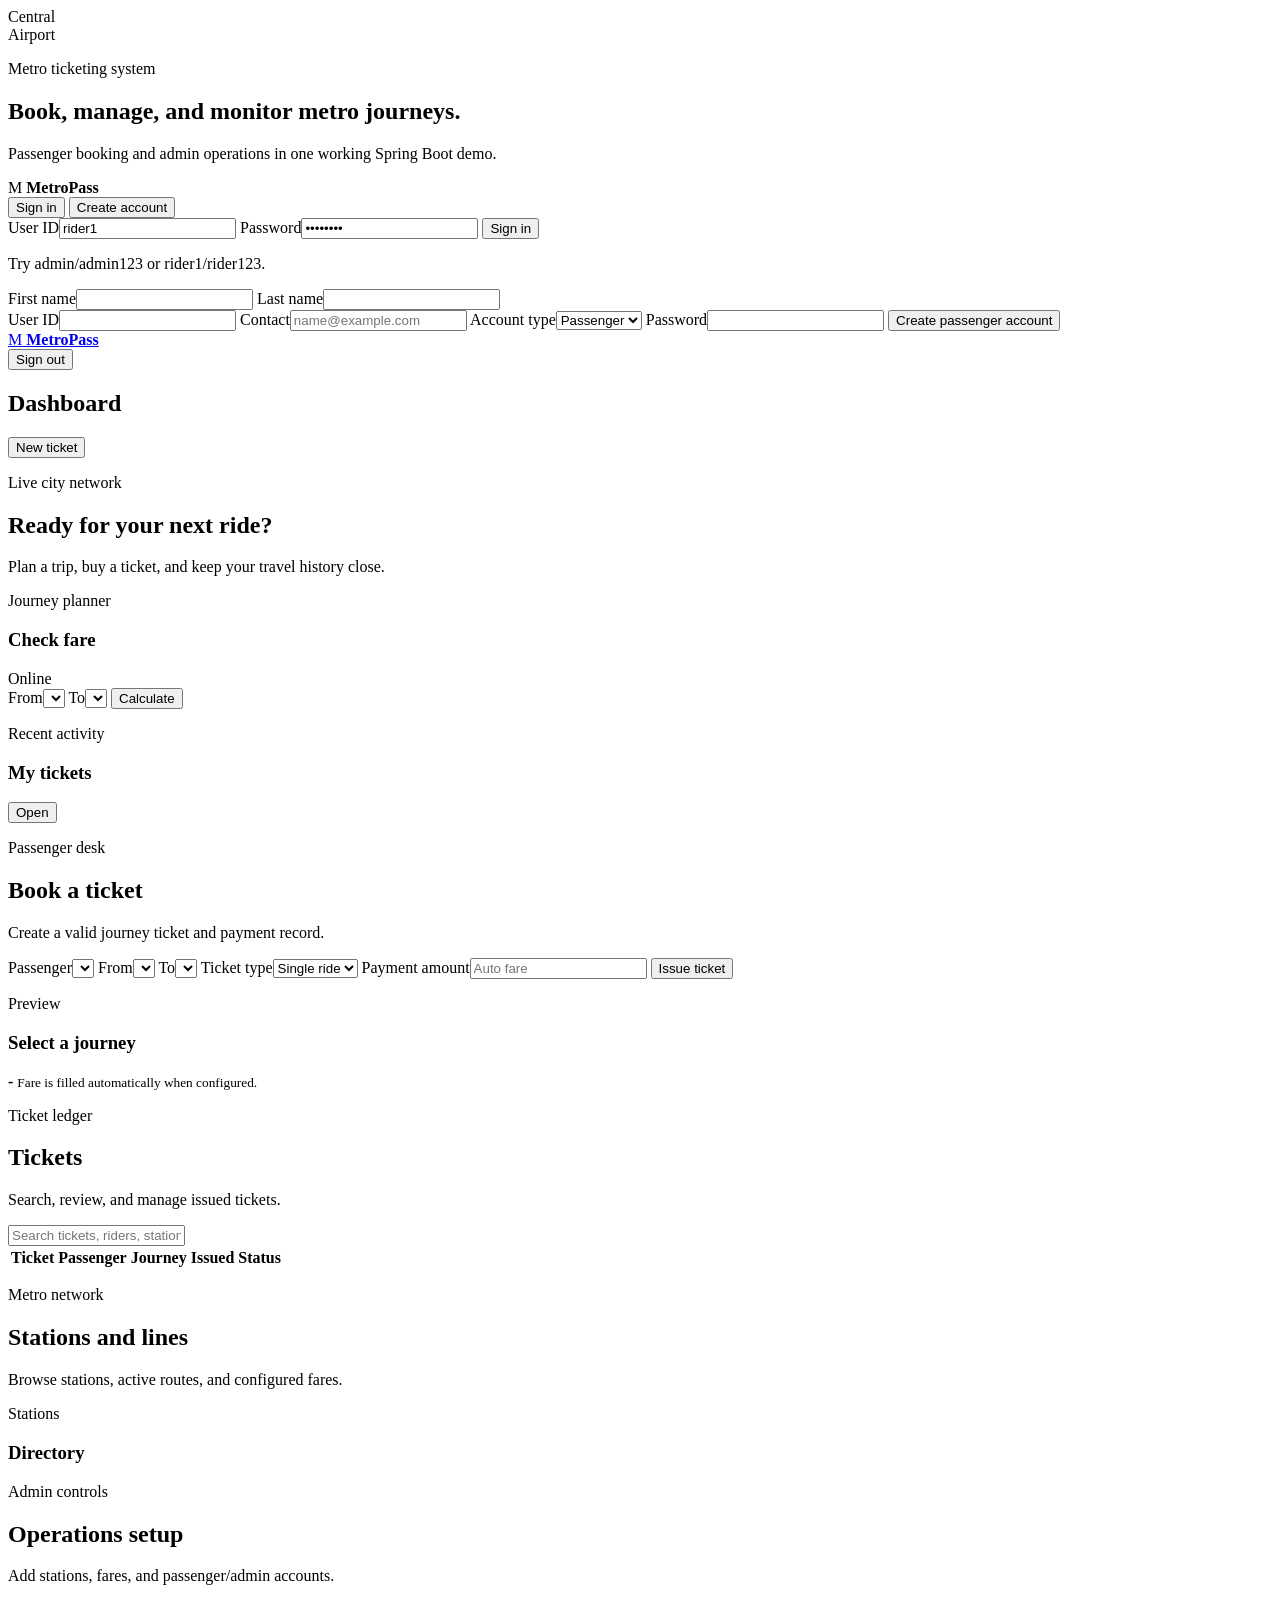
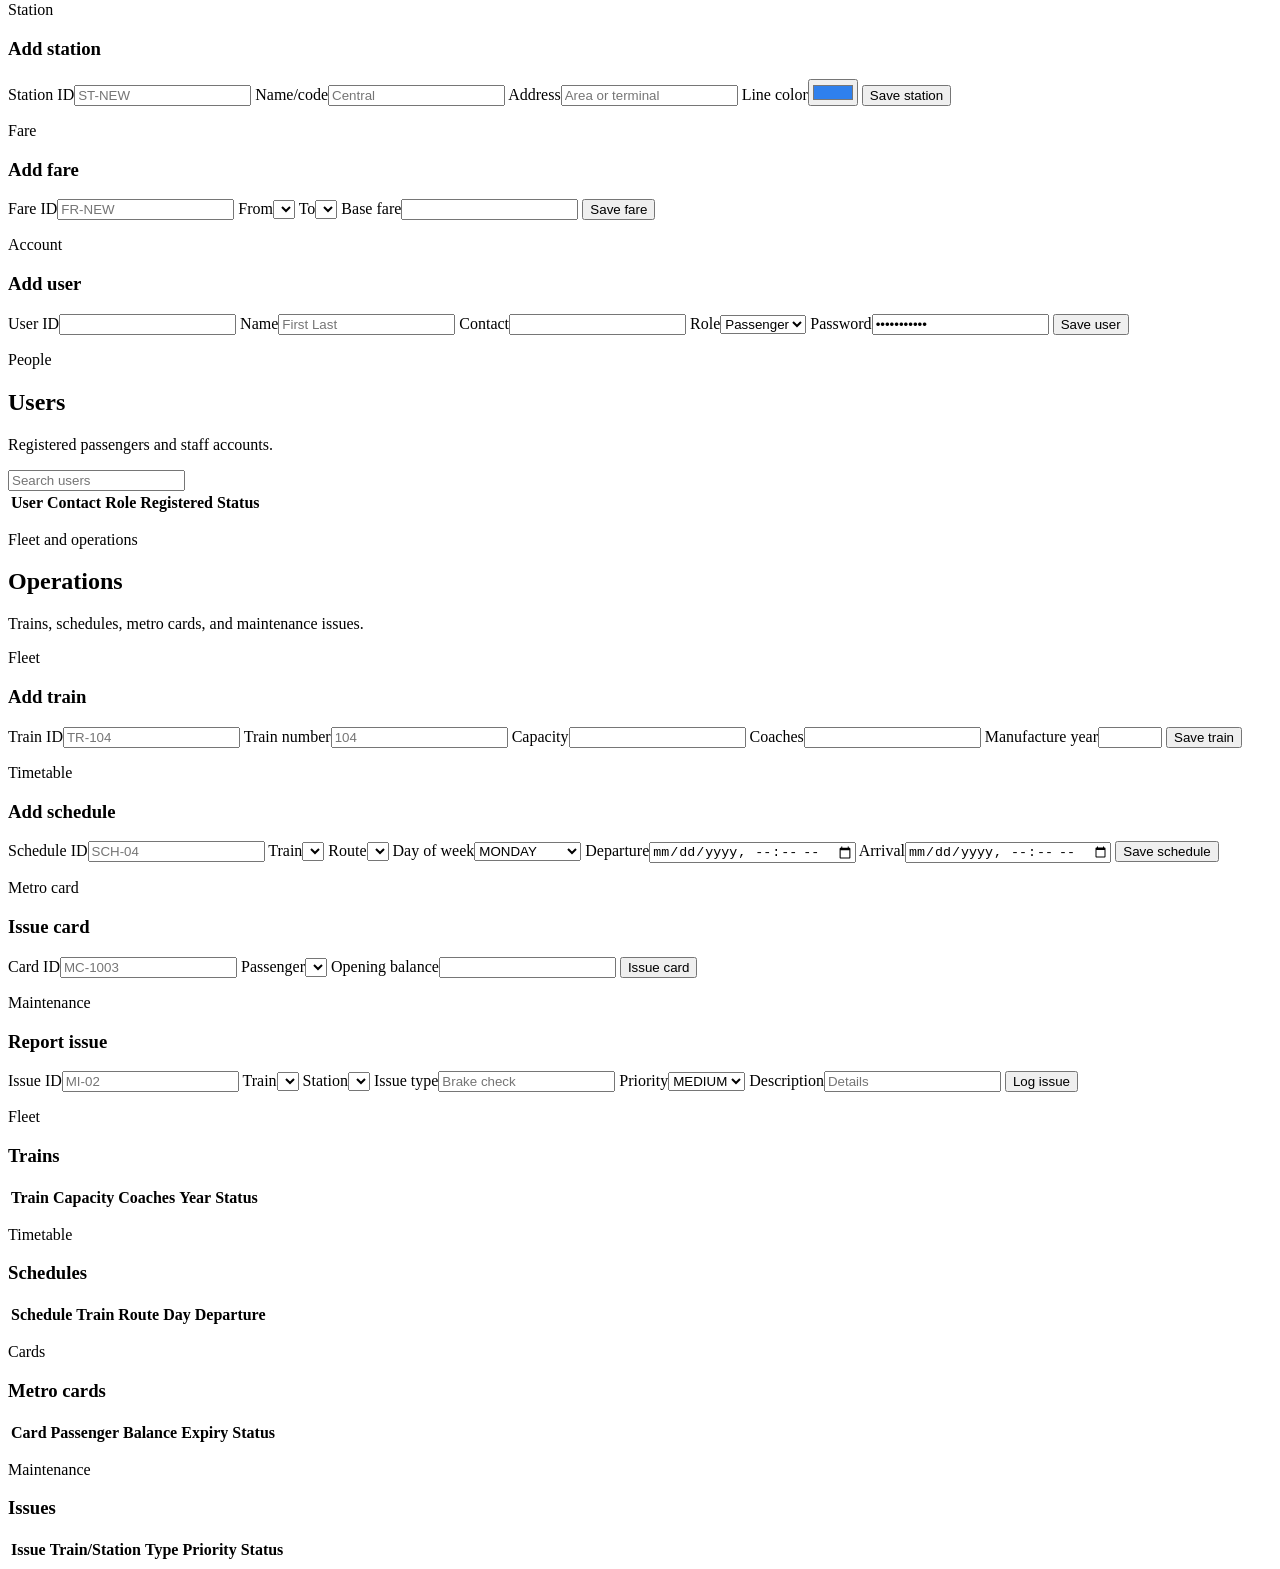
==== target/classes/static/index.html @ 9c19c9e3 "edited something in DataInitializer.java, in the seedTrains()" ====
<!DOCTYPE html>
<html lang="en">
<head>
  <meta charset="UTF-8">
  <meta name="viewport" content="width=device-width, initial-scale=1.0">
  <title>MetroPass | Ticketing System</title>
  <link rel="preconnect" href="https://fonts.googleapis.com">
  <link rel="preconnect" href="https://fonts.gstatic.com" crossorigin>
  <link href="https://fonts.googleapis.com/css2?family=Inter:wght@400;500;600;700;800&family=JetBrains+Mono:wght@500&display=swap" rel="stylesheet">
  <link rel="stylesheet" href="/styles.css">
</head>
<body>
  <main id="auth-screen" class="auth-screen">
    <section class="auth-visual">
      <div class="rail-scene" aria-hidden="true">
        <div class="city-grid"></div>
        <div class="rail-line rail-blue"></div>
        <div class="rail-line rail-green"></div>
        <div class="metro-train">
          <span></span><span></span><span></span>
        </div>
        <div class="platform-card one">Central</div>
        <div class="platform-card two">Airport</div>
      </div>
      <div class="auth-copy">
        <p class="kicker">Metro ticketing system</p>
        <h1>Book, manage, and monitor metro journeys.</h1>
        <p>Passenger booking and admin operations in one working Spring Boot demo.</p>
      </div>
    </section>

    <section class="auth-panel">
      <div class="brand-row">
        <span class="brand-mark">M</span>
        <strong>MetroPass</strong>
      </div>
      <div class="auth-tabs" role="tablist">
        <button class="auth-tab active" type="button" data-auth-tab="signin">Sign in</button>
        <button class="auth-tab" type="button" data-auth-tab="signup">Create account</button>
      </div>

      <form id="signin-form" class="auth-form active-auth-form">
        <label>User ID<input id="signin-user" autocomplete="username" value="rider1" required></label>
        <label>Password<input id="signin-password" type="password" autocomplete="current-password" value="rider123" required></label>
        <button class="primary-action" type="submit">Sign in</button>
        <p class="demo-hint">Try admin/admin123 or rider1/rider123.</p>
      </form>

      <form id="signup-form" class="auth-form">
        <div class="two-fields">
          <label>First name<input id="signup-first" required></label>
          <label>Last name<input id="signup-last" required></label>
        </div>
        <label>User ID<input id="signup-user" autocomplete="username" required></label>
        <label>Contact<input id="signup-contact" type="email" placeholder="name@example.com"></label>
        <label>Account type<select id="signup-role"><option value="USER">Passenger</option><option value="ADMIN">Admin</option></select></label>
        <label>Password<input id="signup-password" type="password" autocomplete="new-password" required></label>
        <button id="signup-submit" class="primary-action" type="submit">Create passenger account</button>
      </form>
    </section>
  </main>

  <div id="app-shell" class="app-shell hidden">
    <aside class="sidebar">
      <a class="brand-row" href="#dashboard" aria-label="MetroPass home">
        <span class="brand-mark">M</span>
        <strong>MetroPass</strong>
      </a>
      <nav id="nav-list" class="nav-list" aria-label="Workspace navigation"></nav>
      <section class="account-box">
        <span id="account-role" class="pill"></span>
        <strong id="account-name"></strong>
        <small id="account-id"></small>
        <button id="signout-button" class="ghost-action" type="button">Sign out</button>
      </section>
    </aside>

    <main class="workspace">
      <header class="topbar">
        <div>
          <p id="today-label" class="kicker"></p>
          <h2 id="view-title">Dashboard</h2>
        </div>
        <button id="quick-book-button" class="primary-action compact" type="button">New ticket</button>
      </header>

      <div id="toast" class="toast" role="status"></div>

      <section id="view-dashboard" class="view active-view">
        <div class="hero-band">
          <div>
            <p class="kicker">Live city network</p>
            <h1 id="hero-title">Ready for your next ride?</h1>
            <p id="hero-copy">Plan a trip, buy a ticket, and keep your travel history close.</p>
          </div>
          <div class="mini-map" aria-hidden="true">
            <span class="node n1"></span><span class="node n2"></span><span class="node n3"></span><span class="node n4"></span>
            <div class="map-track a"></div><div class="map-track b"></div>
          </div>
        </div>

        <div id="stats-grid" class="stats-grid"></div>

        <div class="split-grid">
          <section class="panel">
            <div class="panel-heading">
              <div><p class="kicker">Journey planner</p><h3>Check fare</h3></div>
              <span class="status-ok">Online</span>
            </div>
            <form id="fare-form" class="form-grid">
              <label>From<select id="fare-from" required></select></label>
              <label>To<select id="fare-to" required></select></label>
              <button class="dark-action" type="submit">Calculate</button>
            </form>
            <div id="fare-result" class="result-box"></div>
          </section>

          <section class="panel">
            <div class="panel-heading">
              <div><p class="kicker">Recent activity</p><h3 id="activity-title">My tickets</h3></div>
              <button class="text-action" type="button" data-go-view="tickets">Open</button>
            </div>
            <div id="recent-list" class="activity-list"></div>
          </section>
        </div>
      </section>

      <section id="view-book" class="view">
        <div class="page-heading">
          <div><p class="kicker">Passenger desk</p><h2>Book a ticket</h2><p>Create a valid journey ticket and payment record.</p></div>
        </div>
        <section class="panel booking-panel">
          <form id="booking-form" class="booking-grid">
            <label id="booking-passenger-wrap">Passenger<select id="booking-passenger"></select></label>
            <label>From<select id="booking-from" required></select></label>
            <label>To<select id="booking-to" required></select></label>
            <label>Ticket type<select id="booking-type"><option value="SINGLE">Single ride</option><option value="DAY_PASS">Day pass</option><option value="RETURN">Return</option></select></label>
            <label>Payment amount<input id="booking-amount" type="number" min="0" step="0.01" placeholder="Auto fare" required></label>
            <button class="primary-action" type="submit">Issue ticket</button>
          </form>
          <div class="ticket-preview">
            <p class="kicker">Preview</p>
            <h3 id="preview-route">Select a journey</h3>
            <strong id="preview-fare">-</strong>
            <small id="preview-note">Fare is filled automatically when configured.</small>
          </div>
        </section>
      </section>

      <section id="view-tickets" class="view">
        <div class="page-heading">
          <div><p class="kicker">Ticket ledger</p><h2 id="tickets-heading">Tickets</h2><p id="tickets-copy">Search, review, and manage issued tickets.</p></div>
        </div>
        <section class="panel table-panel">
          <div class="table-toolbar">
            <input id="ticket-search" class="search-input" placeholder="Search tickets, riders, stations">
            <span id="ticket-count" class="count-label"></span>
          </div>
          <div class="table-wrap">
            <table>
              <thead><tr><th>Ticket</th><th>Passenger</th><th>Journey</th><th>Issued</th><th>Status</th><th class="admin-only"></th></tr></thead>
              <tbody id="tickets-table"></tbody>
            </table>
          </div>
        </section>
      </section>

      <section id="view-network" class="view">
        <div class="page-heading">
          <div><p class="kicker">Metro network</p><h2>Stations and lines</h2><p>Browse stations, active routes, and configured fares.</p></div>
        </div>
        <div class="network-grid">
          <section class="panel map-panel"><div id="network-map" class="network-map"></div></section>
          <section class="panel"><div class="panel-heading"><div><p class="kicker">Stations</p><h3>Directory</h3></div><span id="station-count" class="count-label"></span></div><div id="station-list" class="stack-list"></div></section>
        </div>
      </section>

      <section id="view-admin" class="view">
        <div class="page-heading">
          <div><p class="kicker">Admin controls</p><h2>Operations setup</h2><p>Add stations, fares, and passenger/admin accounts.</p></div>
        </div>
        <div class="admin-grid">
          <section class="panel">
            <div class="panel-heading"><div><p class="kicker">Station</p><h3>Add station</h3></div></div>
            <form id="station-form" class="form-grid">
              <label>Station ID<input id="station-id" placeholder="ST-NEW" required></label>
              <label>Name/code<input id="station-code" placeholder="Central" required></label>
              <label>Address<input id="station-address" placeholder="Area or terminal"></label>
              <label>Line color<input id="station-color" type="color" value="#2f80ed"></label>
              <button class="dark-action" type="submit">Save station</button>
            </form>
          </section>
          <section class="panel">
            <div class="panel-heading"><div><p class="kicker">Fare</p><h3>Add fare</h3></div></div>
            <form id="fare-admin-form" class="form-grid">
              <label>Fare ID<input id="fare-id" placeholder="FR-NEW" required></label>
              <label>From<select id="admin-fare-from" required></select></label>
              <label>To<select id="admin-fare-to" required></select></label>
              <label>Base fare<input id="admin-fare-amount" type="number" min="0" step="0.01" required></label>
              <button class="dark-action" type="submit">Save fare</button>
            </form>
          </section>
          <section class="panel">
            <div class="panel-heading"><div><p class="kicker">Account</p><h3>Add user</h3></div></div>
            <form id="admin-user-form" class="form-grid">
              <label>User ID<input id="admin-user-id" required></label>
              <label>Name<input id="admin-user-name" placeholder="First Last" required></label>
              <label>Contact<input id="admin-user-contact"></label>
              <label>Role<select id="admin-user-role"><option value="USER">Passenger</option><option value="ADMIN">Admin</option></select></label>
              <label>Password<input id="admin-user-password" type="password" value="password123" required></label>
              <button class="dark-action" type="submit">Save user</button>
            </form>
          </section>
        </div>
      </section>

      <section id="view-users" class="view">
        <div class="page-heading">
          <div><p class="kicker">People</p><h2>Users</h2><p>Registered passengers and staff accounts.</p></div>
        </div>
        <section class="panel table-panel">
          <div class="table-toolbar">
            <input id="user-search" class="search-input" placeholder="Search users">
            <span id="user-count" class="count-label"></span>
          </div>
          <div class="table-wrap">
            <table>
              <thead><tr><th>User</th><th>Contact</th><th>Role</th><th>Registered</th><th>Status</th></tr></thead>
              <tbody id="users-table"></tbody>
            </table>
          </div>
        </section>
      </section>

      <section id="view-operations" class="view">
        <div class="page-heading">
          <div><p class="kicker">Fleet and operations</p><h2>Operations</h2><p>Trains, schedules, metro cards, and maintenance issues.</p></div>
        </div>

        <div class="admin-grid">
          <section class="panel">
            <div class="panel-heading"><div><p class="kicker">Fleet</p><h3>Add train</h3></div></div>
            <form id="train-form" class="form-grid">
              <label>Train ID<input id="train-id" placeholder="TR-104" required></label>
              <label>Train number<input id="train-number" placeholder="104" required></label>
              <label>Capacity<input id="train-capacity" type="number" min="0" required></label>
              <label>Coaches<input id="train-coaches" type="number" min="1" required></label>
              <label>Manufacture year<input id="train-year" type="number" min="1990" max="2100" required></label>
              <button class="dark-action" type="submit">Save train</button>
            </form>
          </section>

          <section class="panel">
            <div class="panel-heading"><div><p class="kicker">Timetable</p><h3>Add schedule</h3></div></div>
            <form id="schedule-form" class="form-grid">
              <label>Schedule ID<input id="schedule-id" placeholder="SCH-04" required></label>
              <label>Train<select id="schedule-train" required></select></label>
              <label>Route<select id="schedule-route" required></select></label>
              <label>Day of week<select id="schedule-day">
                <option>MONDAY</option><option>TUESDAY</option><option>WEDNESDAY</option>
                <option>THURSDAY</option><option>FRIDAY</option><option>SATURDAY</option><option>SUNDAY</option>
              </select></label>
              <label>Departure<input id="schedule-departure" type="datetime-local" required></label>
              <label>Arrival<input id="schedule-arrival" type="datetime-local" required></label>
              <button class="dark-action" type="submit">Save schedule</button>
            </form>
          </section>

          <section class="panel">
            <div class="panel-heading"><div><p class="kicker">Metro card</p><h3>Issue card</h3></div></div>
            <form id="metrocard-form" class="form-grid">
              <label>Card ID<input id="metrocard-id" placeholder="MC-1003" required></label>
              <label>Passenger<select id="metrocard-passenger" required></select></label>
              <label>Opening balance<input id="metrocard-balance" type="number" min="0" step="0.01" required></label>
              <button class="dark-action" type="submit">Issue card</button>
            </form>
          </section>

          <section class="panel">
            <div class="panel-heading"><div><p class="kicker">Maintenance</p><h3>Report issue</h3></div></div>
            <form id="maintenance-form" class="form-grid">
              <label>Issue ID<input id="maintenance-id" placeholder="MI-02" required></label>
              <label>Train<select id="maintenance-train"></select></label>
              <label>Station<select id="maintenance-station"></select></label>
              <label>Issue type<input id="maintenance-type" placeholder="Brake check" required></label>
              <label>Priority<select id="maintenance-priority"><option>LOW</option><option selected>MEDIUM</option><option>HIGH</option></select></label>
              <label>Description<input id="maintenance-description" placeholder="Details"></label>
              <button class="dark-action" type="submit">Log issue</button>
            </form>
          </section>
        </div>

        <div class="split-grid">
          <section class="panel table-panel">
            <div class="panel-heading"><div><p class="kicker">Fleet</p><h3>Trains</h3></div><span id="train-count" class="count-label"></span></div>
            <div class="table-wrap">
              <table>
                <thead><tr><th>Train</th><th>Capacity</th><th>Coaches</th><th>Year</th><th>Status</th></tr></thead>
                <tbody id="trains-table"></tbody>
              </table>
            </div>
          </section>

          <section class="panel table-panel">
            <div class="panel-heading"><div><p class="kicker">Timetable</p><h3>Schedules</h3></div><span id="schedule-count" class="count-label"></span></div>
            <div class="table-wrap">
              <table>
                <thead><tr><th>Schedule</th><th>Train</th><th>Route</th><th>Day</th><th>Departure</th></tr></thead>
                <tbody id="schedules-table"></tbody>
              </table>
            </div>
          </section>
        </div>

        <div class="split-grid">
          <section class="panel table-panel">
            <div class="panel-heading"><div><p class="kicker">Cards</p><h3>Metro cards</h3></div><span id="metrocard-count" class="count-label"></span></div>
            <div class="table-wrap">
              <table>
                <thead><tr><th>Card</th><th>Passenger</th><th>Balance</th><th>Expiry</th><th>Status</th></tr></thead>
                <tbody id="metrocards-table"></tbody>
              </table>
            </div>
          </section>

          <section class="panel table-panel">
            <div class="panel-heading"><div><p class="kicker">Maintenance</p><h3>Issues</h3></div><span id="maintenance-count" class="count-label"></span></div>
            <div class="table-wrap">
              <table>
                <thead><tr><th>Issue</th><th>Train/Station</th><th>Type</th><th>Priority</th><th>Status</th></tr></thead>
                <tbody id="maintenance-table"></tbody>
              </table>
            </div>
          </section>
        </div>
      </section>
    </main>
  </div>

  <script src="/app.js"></script>
</body>
</html>
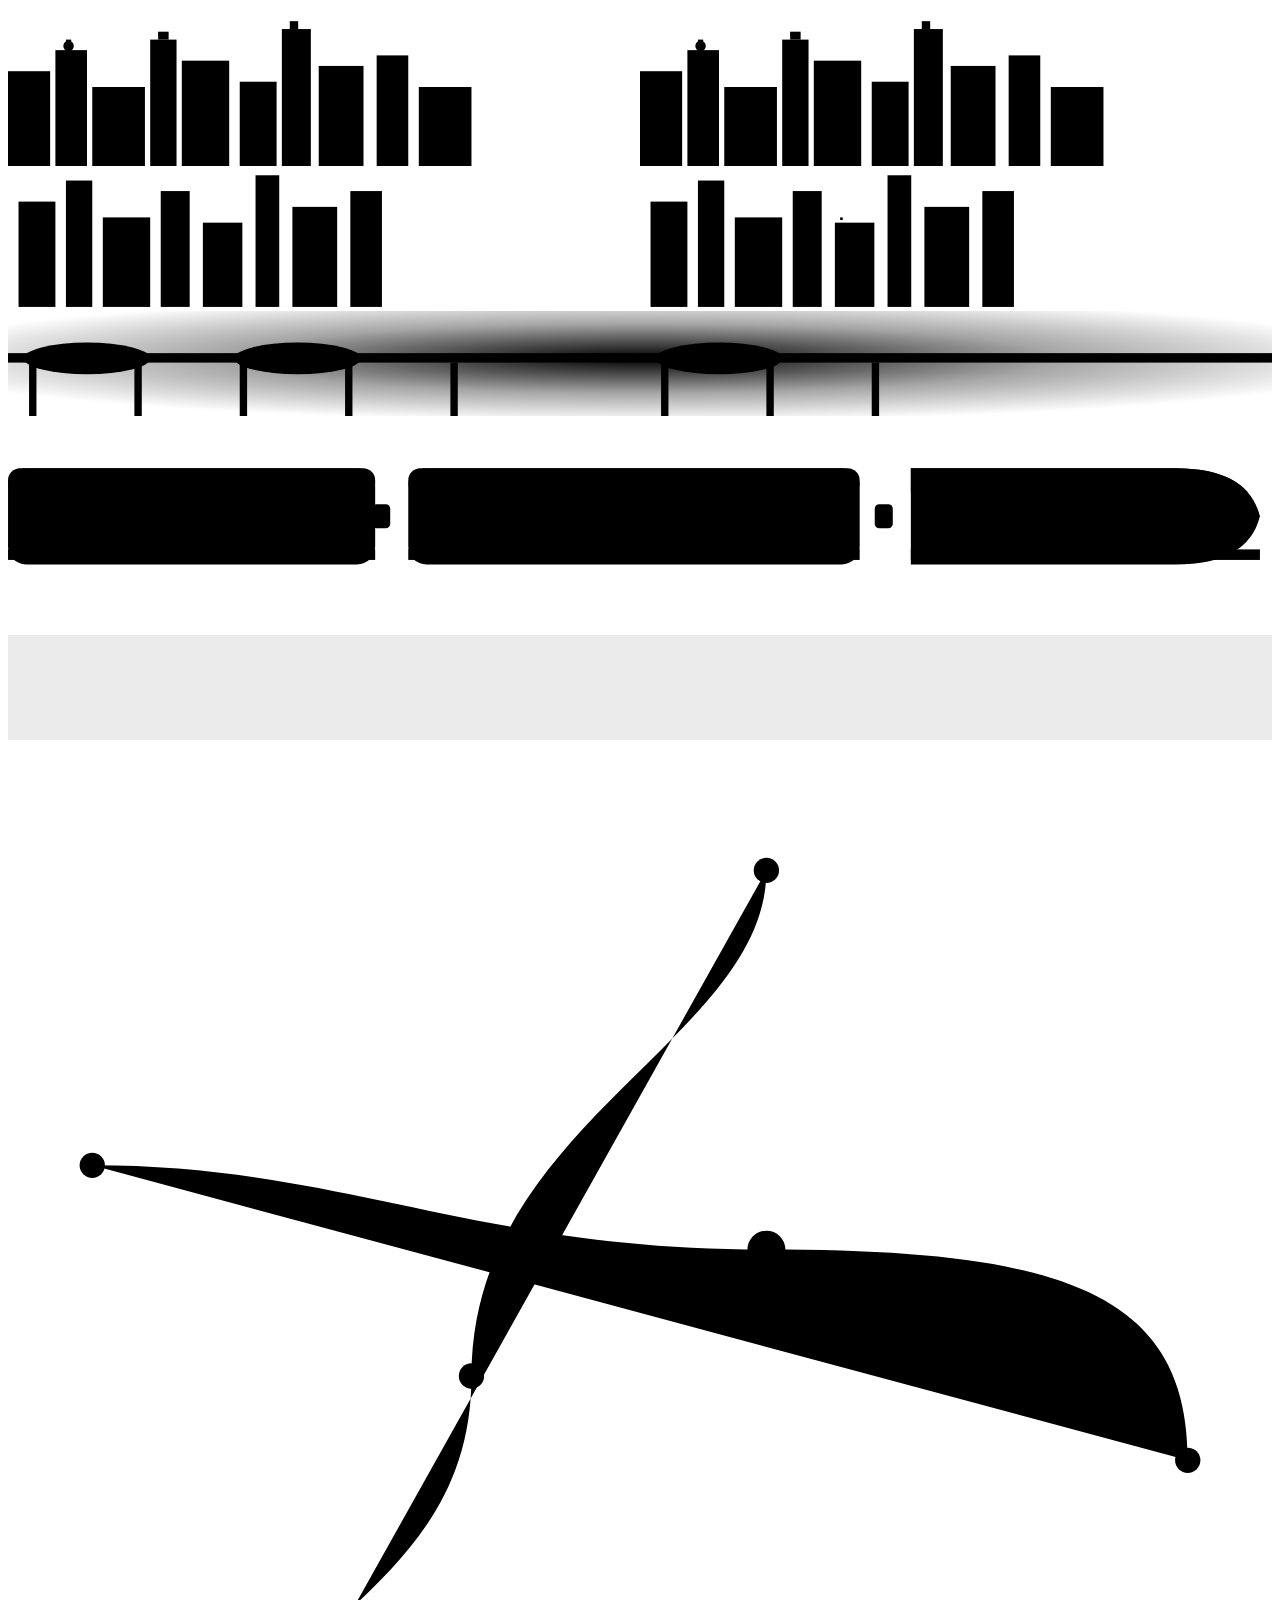
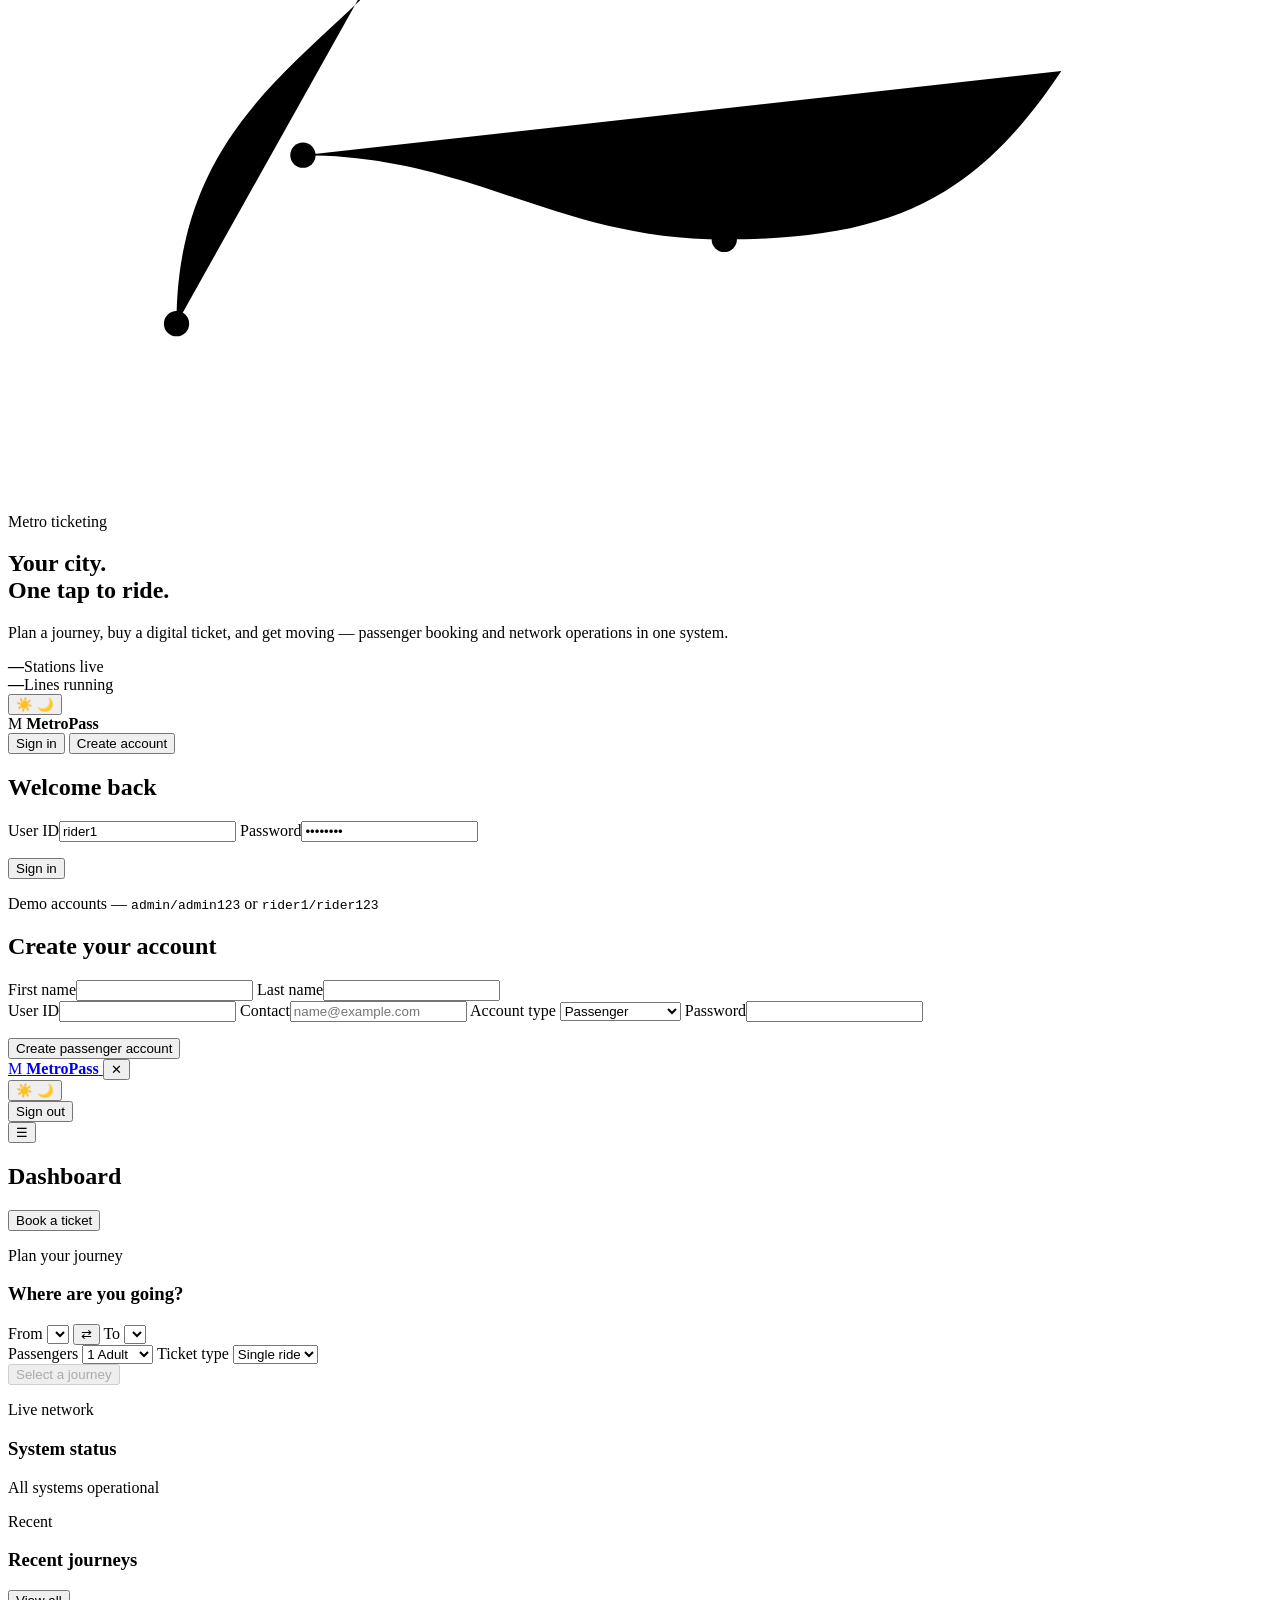
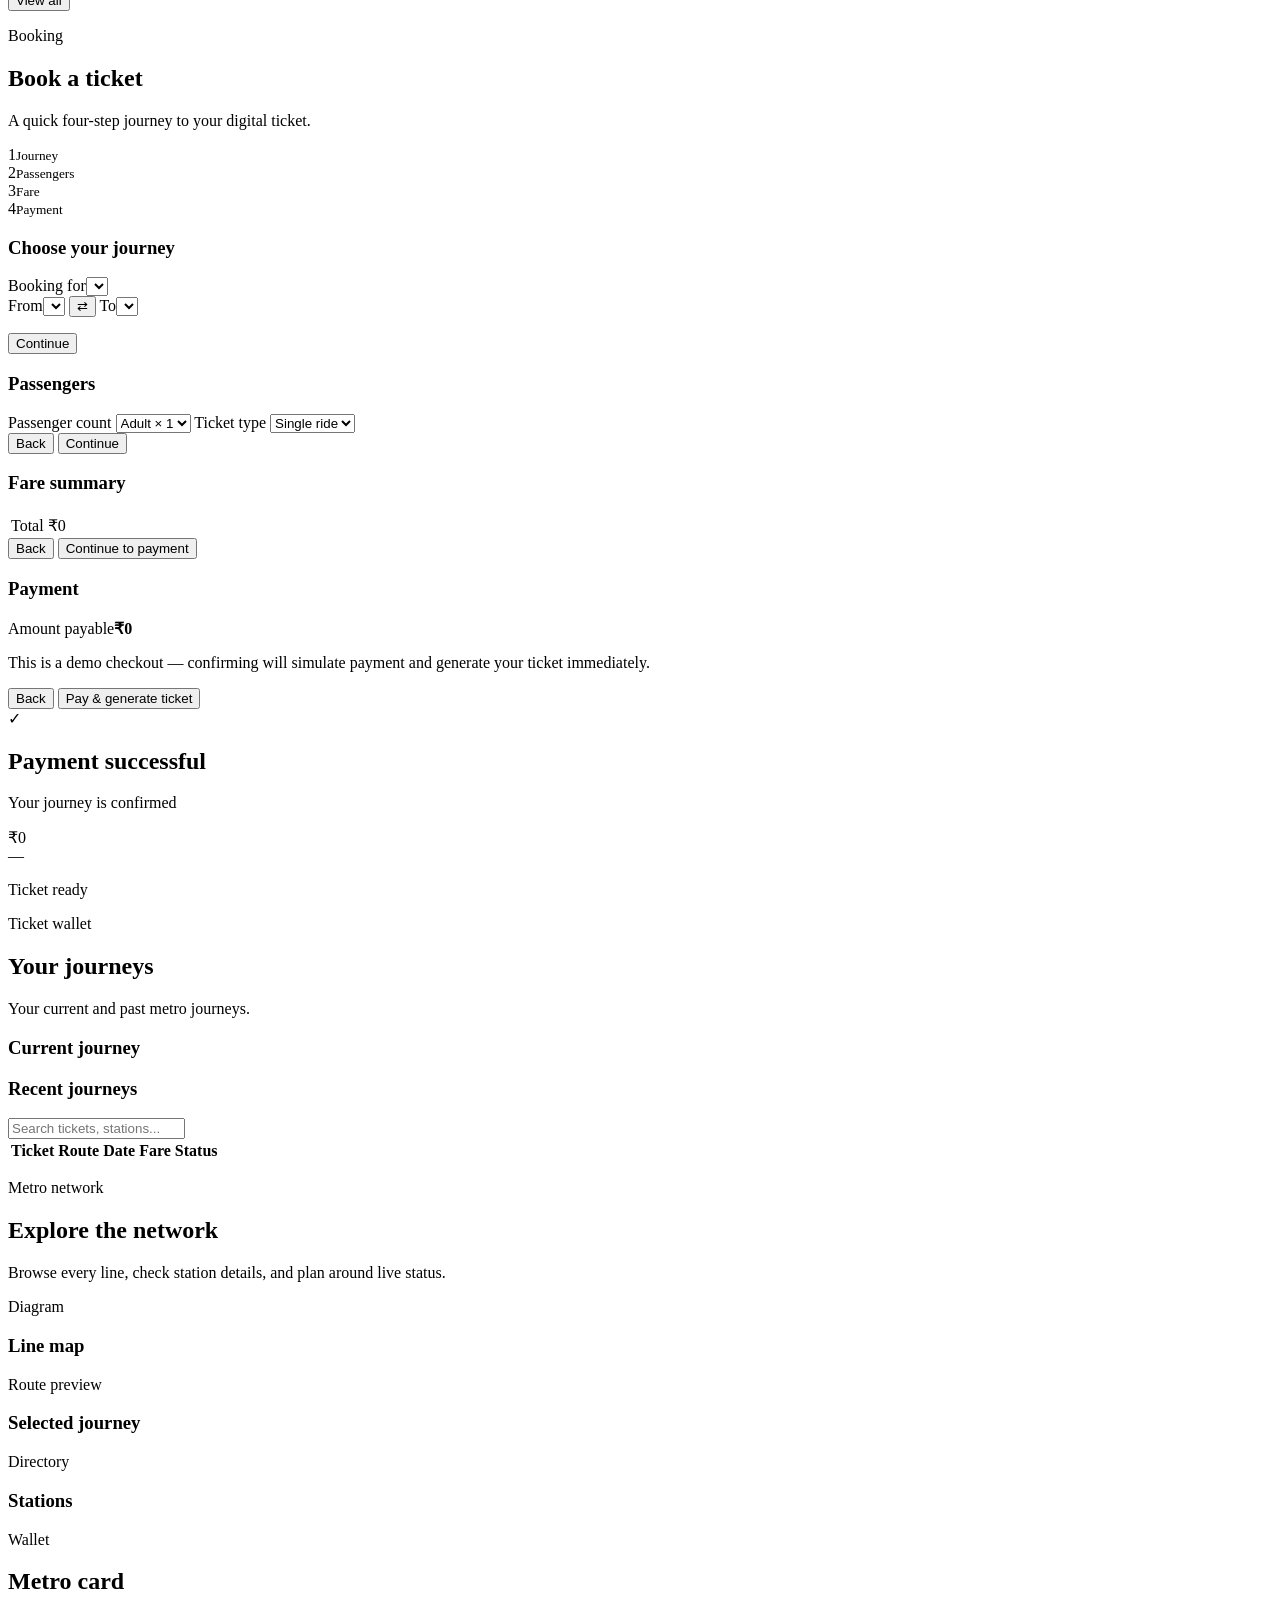
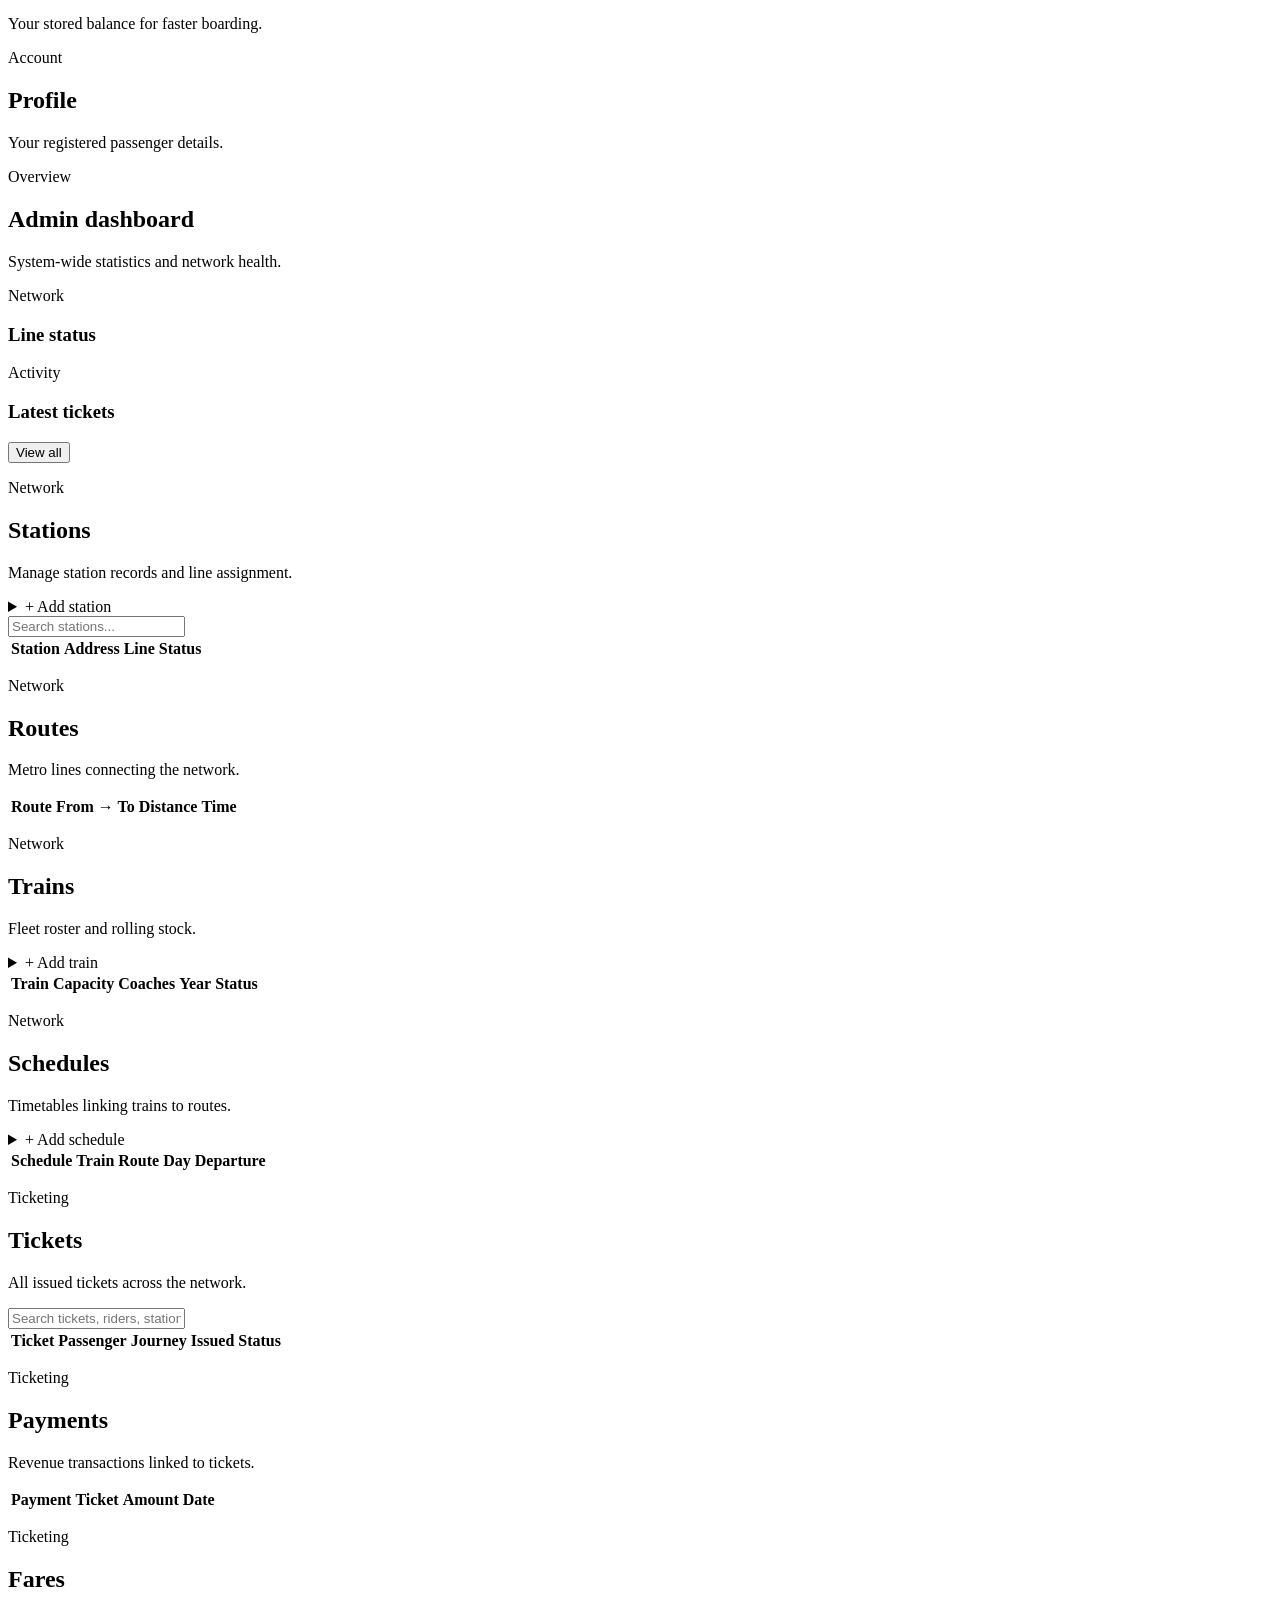
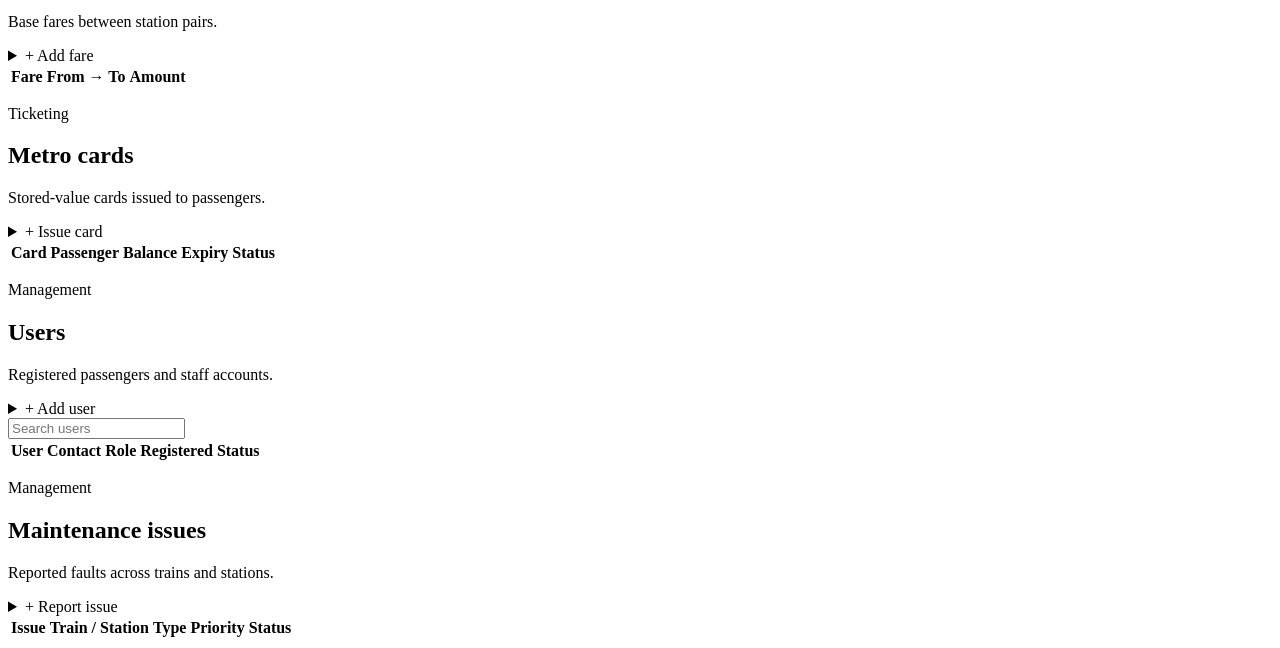
==== commit 294f6da2: "did some changes" ====
--- a/target/classes/static/index.html
+++ b/target/classes/static/index.html
@@ -3,243 +3,631 @@
 <head>
   <meta charset="UTF-8">
   <meta name="viewport" content="width=device-width, initial-scale=1.0">
-  <title>MetroPass | Ticketing System</title>
+  <title>MetroPass | Metro Ticketing</title>
   <link rel="preconnect" href="https://fonts.googleapis.com">
   <link rel="preconnect" href="https://fonts.gstatic.com" crossorigin>
-  <link href="https://fonts.googleapis.com/css2?family=Inter:wght@400;500;600;700;800&family=JetBrains+Mono:wght@500&display=swap" rel="stylesheet">
+  <link href="https://fonts.googleapis.com/css2?family=Inter:wght@400;500;600;700;800;900&family=JetBrains+Mono:wght@500;600;700&display=swap" rel="stylesheet">
   <link rel="stylesheet" href="/styles.css">
+  <script>
+    (function () {
+      try {
+        var saved = localStorage.getItem('metroTheme');
+        var theme = saved || (window.matchMedia && window.matchMedia('(prefers-color-scheme: dark)').matches ? 'dark' : 'light');
+        document.documentElement.setAttribute('data-theme', theme);
+        var signedIn = Boolean(localStorage.getItem('metroUser'));
+        document.documentElement.setAttribute('data-scene-day', signedIn ? '1' : '0');
+      } catch (e) {}
+    })();
+  </script>
 </head>
 <body>
+
+  <!-- ===================== METRO SCENE (persistent moving background) ===================== -->
+  <div id="metro-scene" class="metro-scene" aria-hidden="true" data-tier="high">
+    <div class="scene-layer scene-sky"></div>
+    <div class="scene-layer scene-stars" id="scene-stars"></div>
+
+    <div class="scene-parallax" data-depth="0.02">
+    <div class="scene-layer scene-skyline">
+      <svg viewBox="0 0 2400 300" preserveAspectRatio="none">
+        <g class="scene-bld-far">
+          <rect x="0" y="120" width="80" height="180"/><rect x="90" y="80" width="60" height="220"/>
+          <rect x="160" y="150" width="100" height="150"/><rect x="270" y="60" width="50" height="240"/>
+          <rect x="330" y="100" width="90" height="200"/><rect x="440" y="140" width="70" height="160"/>
+          <rect x="520" y="40" width="55" height="260"/><rect x="590" y="110" width="85" height="190"/>
+          <rect x="700" y="90" width="60" height="210"/><rect x="780" y="150" width="100" height="150"/>
+          <rect x="1200" y="120" width="80" height="180"/><rect x="1290" y="80" width="60" height="220"/>
+          <rect x="1360" y="150" width="100" height="150"/><rect x="1470" y="60" width="50" height="240"/>
+          <rect x="1530" y="100" width="90" height="200"/><rect x="1640" y="140" width="70" height="160"/>
+          <rect x="1720" y="40" width="55" height="260"/><rect x="1790" y="110" width="85" height="190"/>
+          <rect x="1900" y="90" width="60" height="210"/><rect x="1980" y="150" width="100" height="150"/>
+        </g>
+        <!-- Roofline variety: setbacks, antenna spires, a water tower — so the
+             skyline reads as a real city silhouette, not a uniform bar chart. -->
+        <g class="scene-bld-far">
+          <rect x="285" y="45" width="20" height="15"/>
+          <rect x="535" y="25" width="16" height="15"/>
+          <rect x="1485" y="45" width="20" height="15"/>
+          <rect x="1735" y="25" width="16" height="15"/>
+          <circle cx="115" cy="72" r="10"/><rect x="110" y="60" width="10" height="12"/>
+          <circle cx="1315" cy="72" r="10"/><rect x="1310" y="60" width="10" height="12"/>
+        </g>
+        <g class="scene-bld-far-line">
+          <line x1="295" y1="45" x2="295" y2="18"/>
+          <line x1="1495" y1="45" x2="1495" y2="18"/>
+          <line x1="205" y1="150" x2="205" y2="128"/>
+          <line x1="1405" y1="150" x2="1405" y2="128"/>
+        </g>
+        <g class="scene-win-far">
+          <rect x="10" y="140" width="6" height="6"/><rect x="24" y="140" width="6" height="6"/><rect x="10" y="160" width="6" height="6"/>
+          <rect x="100" y="100" width="6" height="6"/><rect x="120" y="120" width="6" height="6"/>
+          <rect x="340" y="130" width="6" height="6"/><rect x="360" y="150" width="6" height="6"/><rect x="380" y="130" width="6" height="6"/>
+          <rect x="600" y="140" width="6" height="6"/><rect x="620" y="160" width="6" height="6"/>
+          <rect x="1210" y="140" width="6" height="6"/><rect x="1224" y="140" width="6" height="6"/>
+          <rect x="1540" y="130" width="6" height="6"/><rect x="1560" y="150" width="6" height="6"/>
+          <rect x="1800" y="140" width="6" height="6"/><rect x="1820" y="160" width="6" height="6"/>
+        </g>
+      </svg>
+    </div>
+    </div>
+
+    <div class="scene-parallax" data-depth="0.05">
+    <div class="scene-layer scene-city">
+      <svg viewBox="0 0 2400 260" preserveAspectRatio="none">
+        <g class="scene-bld-mid">
+          <rect x="20" y="60" width="70" height="200"/><rect x="110" y="20" width="50" height="240"/>
+          <rect x="180" y="90" width="90" height="170"/><rect x="290" y="40" width="55" height="220"/>
+          <rect x="370" y="100" width="75" height="160"/><rect x="470" y="10" width="45" height="250"/>
+          <rect x="540" y="70" width="85" height="190"/><rect x="650" y="40" width="60" height="220"/>
+          <rect x="1220" y="60" width="70" height="200"/><rect x="1310" y="20" width="50" height="240"/>
+          <rect x="1380" y="90" width="90" height="170"/><rect x="1490" y="40" width="55" height="220"/>
+          <rect x="1570" y="100" width="75" height="160"/><rect x="1670" y="10" width="45" height="250"/>
+          <rect x="1740" y="70" width="85" height="190"/><rect x="1850" y="40" width="60" height="220"/>
+        </g>
+        <g class="scene-win-mid">
+          <rect x="30" y="80" width="5" height="5"/><rect x="45" y="90" width="5" height="5"/><rect x="60" y="100" width="5" height="5"/>
+          <rect x="120" y="40" width="5" height="5"/><rect x="135" y="55" width="5" height="5"/>
+          <rect x="195" y="110" width="5" height="5"/><rect x="210" y="120" width="5" height="5"/><rect x="230" y="130" width="5" height="5"/>
+          <rect x="1230" y="80" width="5" height="5"/><rect x="1245" y="90" width="5" height="5"/>
+          <rect x="1395" y="110" width="5" height="5"/><rect x="1410" y="120" width="5" height="5"/>
+        </g>
+        <g class="scene-win-mid warm">
+          <rect x="300" y="60" width="5" height="5"/><rect x="315" y="75" width="5" height="5"/>
+          <rect x="480" y="30" width="5" height="5"/><rect x="490" y="45" width="5" height="5"/>
+          <rect x="560" y="90" width="5" height="5"/><rect x="580" y="110" width="5" height="5"/>
+          <rect x="1500" y="60" width="5" height="5"/><rect x="1580" y="90" width="5" height="5"/>
+        </g>
+      </svg>
+    </div>
+    </div>
+
+    <div class="scene-layer scene-platform">
+      <svg viewBox="0 0 2400 200" preserveAspectRatio="none">
+        <defs>
+          <radialGradient id="scene-pass-light-grad" cx="50%" cy="45%" r="60%">
+            <stop offset="0%" stop-color="currentColor" stop-opacity="1"/>
+            <stop offset="55%" stop-color="currentColor" stop-opacity=".35"/>
+            <stop offset="100%" stop-color="currentColor" stop-opacity="0"/>
+          </radialGradient>
+        </defs>
+        <rect class="scene-rail-deck" x="0" y="80" width="2400" height="18"/>
+        <g class="scene-rail-pillar">
+          <rect x="40" y="98" width="14" height="102"/><rect x="240" y="98" width="14" height="102"/>
+          <rect x="440" y="98" width="14" height="102"/><rect x="640" y="98" width="14" height="102"/>
+          <rect x="840" y="98" width="14" height="102"/><rect x="1240" y="98" width="14" height="102"/>
+          <rect x="1440" y="98" width="14" height="102"/><rect x="1640" y="98" width="14" height="102"/>
+        </g>
+        <ellipse class="scene-plat-glow" cx="150" cy="90" rx="120" ry="30"/>
+        <ellipse class="scene-plat-glow" cx="550" cy="90" rx="120" ry="30"/>
+        <ellipse class="scene-plat-glow" cx="1350" cy="90" rx="120" ry="30"/>
+        <rect class="scene-pass-light" x="0" y="0" width="2400" height="200" fill="url(#scene-pass-light-grad)"/>
+      </svg>
+    </div>
+
+    <div class="scene-layer scene-train">
+      <div class="scene-train-blur"></div>
+      <div class="scene-train-wrap">
+        <svg viewBox="0 0 420 70" width="100%">
+          <!-- Car 1 (rear) -->
+          <rect class="scene-train-shell" x="0" y="16" width="122" height="32" rx="6"/>
+          <rect class="scene-train-shell-top" x="0" y="16" width="122" height="9" rx="4"/>
+          <rect class="scene-train-stripe" x="0" y="43" width="122" height="3.5"/>
+          <rect x="10" y="25" width="28" height="15" rx="2" class="scene-train-window dim"/>
+          <rect x="46" y="25" width="28" height="15" rx="2" class="scene-train-window"/>
+          <rect x="82" y="25" width="28" height="15" rx="2" class="scene-train-window"/>
+          <circle class="scene-train-tail" cx="6" cy="32" r="3.2"/>
+          <rect class="scene-train-coupler" x="121" y="28" width="6" height="8" rx="1.5"/>
+
+          <!-- Car 2 (middle) -->
+          <rect class="scene-train-shell" x="133" y="16" width="150" height="32" rx="6"/>
+          <rect class="scene-train-shell-top" x="133" y="16" width="150" height="9" rx="4"/>
+          <rect class="scene-train-stripe" x="133" y="43" width="150" height="3.5"/>
+          <rect x="144" y="25" width="28" height="15" rx="2" class="scene-train-window"/>
+          <rect x="180" y="25" width="28" height="15" rx="2" class="scene-train-window dim"/>
+          <rect x="216" y="25" width="28" height="15" rx="2" class="scene-train-window"/>
+          <rect x="252" y="25" width="28" height="15" rx="2" class="scene-train-window"/>
+          <rect class="scene-train-coupler" x="288" y="28" width="6" height="8" rx="1.5"/>
+
+          <!-- Car 3 (lead) — tapered cab nose -->
+          <path class="scene-train-shell" d="M 300 48 L 300 16 L 388 16 Q 412 16 416 32 Q 412 48 388 48 Z"/>
+          <path class="scene-train-shell-top" d="M 300 16 L 388 16 Q 405 16 412 24 L 300 24 Z"/>
+          <rect class="scene-train-stripe" x="300" y="43" width="116" height="3.5"/>
+          <rect x="310" y="25" width="26" height="15" rx="2" class="scene-train-window"/>
+          <rect x="346" y="25" width="26" height="15" rx="2" class="scene-train-window"/>
+          <circle class="scene-train-headlight" cx="407" cy="32" r="4"/>
+        </svg>
+      </div>
+    </div>
+
+    <div class="scene-layer scene-reflection">
+      <svg viewBox="0 0 2400 200" preserveAspectRatio="none">
+        <rect x="0" y="0" width="2400" height="200" fill="currentColor" style="color:var(--blue); opacity:.08;"/>
+      </svg>
+    </div>
+
+    <div class="scene-layer scene-ambient"></div>
+    <div class="scene-layer scene-overlay"></div>
+  </div>
+
+  <!-- ===================== AUTH ===================== -->
   <main id="auth-screen" class="auth-screen">
-    <section class="auth-visual">
-      <div class="rail-scene" aria-hidden="true">
-        <div class="city-grid"></div>
-        <div class="rail-line rail-blue"></div>
-        <div class="rail-line rail-green"></div>
-        <div class="metro-train">
-          <span></span><span></span><span></span>
-        </div>
-        <div class="platform-card one">Central</div>
-        <div class="platform-card two">Airport</div>
+    <section class="auth-visual" aria-hidden="true">
+      <div class="rail-canvas">
+        <svg class="line-map" viewBox="0 0 600 640" preserveAspectRatio="none">
+          <path class="line-path line-blue" d="M 80 560 C 80 420, 220 420, 220 300 S 360 140, 360 60" />
+          <path class="line-path line-orange" d="M 40 200 C 160 200, 220 240, 360 240 S 560 260, 560 340" />
+          <path class="line-path line-green" d="M 140 480 C 220 480, 260 520, 340 520 S 460 500, 500 440" />
+          <circle class="line-stop" cx="80" cy="560" r="6"/>
+          <circle class="line-stop" cx="220" cy="300" r="6"/>
+          <circle class="line-stop" cx="360" cy="60" r="6"/>
+          <circle class="line-stop" cx="40" cy="200" r="6"/>
+          <circle class="line-stop" cx="360" cy="240" r="6"/>
+          <circle class="line-stop" cx="560" cy="340" r="6"/>
+          <circle class="line-stop" cx="140" cy="480" r="6"/>
+          <circle class="line-stop" cx="340" cy="520" r="6"/>
+          <circle class="line-stop interchange" cx="360" cy="240" r="9"/>
+        </svg>
+        <div class="train-chip t1"><span></span><span></span><span></span></div>
+        <div class="train-chip t2"><span></span><span></span><span></span></div>
       </div>
       <div class="auth-copy">
-        <p class="kicker">Metro ticketing system</p>
-        <h1>Book, manage, and monitor metro journeys.</h1>
-        <p>Passenger booking and admin operations in one working Spring Boot demo.</p>
+        <p class="eyebrow">Metro ticketing</p>
+        <h1>Your city.<br>One tap to ride.</h1>
+        <p class="auth-lede">Plan a journey, buy a digital ticket, and get moving — passenger booking and network operations in one system.</p>
+        <div class="auth-stats">
+          <div><strong id="auth-stat-stations">—</strong><span>Stations live</span></div>
+          <div><strong id="auth-stat-lines">—</strong><span>Lines running</span></div>
+        </div>
       </div>
     </section>
 
     <section class="auth-panel">
-      <div class="brand-row">
-        <span class="brand-mark">M</span>
-        <strong>MetroPass</strong>
+      <button id="theme-toggle-auth" class="theme-toggle" type="button" aria-label="Toggle dark mode" title="Toggle dark mode">
+        <span class="icon-sun">☀️</span>
+        <span class="icon-moon">🌙</span>
+      </button>
+      <div class="auth-panel-inner">
+        <div class="brand-row">
+          <span class="brand-mark">M</span>
+          <strong>MetroPass</strong>
+        </div>
+
+        <div class="auth-tabs" role="tablist">
+          <button class="auth-tab active" type="button" data-auth-tab="signin" role="tab" aria-selected="true">Sign in</button>
+          <button class="auth-tab" type="button" data-auth-tab="signup" role="tab" aria-selected="false">Create account</button>
+        </div>
+
+        <form id="signin-form" class="auth-form active-auth-form" novalidate>
+          <h2 class="auth-form-title">Welcome back</h2>
+          <label>User ID<input id="signin-user" autocomplete="username" value="rider1" required></label>
+          <label>Password<input id="signin-password" type="password" autocomplete="current-password" value="rider123" required></label>
+          <p id="signin-error" class="field-error" role="alert"></p>
+          <button class="primary-action full" type="submit">
+            <span>Sign in</span>
+          </button>
+          <p class="demo-hint">Demo accounts — <code>admin/admin123</code> or <code>rider1/rider123</code></p>
+        </form>
+
+        <form id="signup-form" class="auth-form" novalidate>
+          <h2 class="auth-form-title">Create your account</h2>
+          <div class="two-fields">
+            <label>First name<input id="signup-first" required></label>
+            <label>Last name<input id="signup-last" required></label>
+          </div>
+          <label>User ID<input id="signup-user" autocomplete="username" required></label>
+          <label>Contact<input id="signup-contact" type="email" placeholder="name@example.com"></label>
+          <label>Account type
+            <select id="signup-role">
+              <option value="USER">Passenger</option>
+              <option value="ADMIN">Admin / operator</option>
+            </select>
+          </label>
+          <label>Password<input id="signup-password" type="password" autocomplete="new-password" required></label>
+          <p id="signup-error" class="field-error" role="alert"></p>
+          <button id="signup-submit" class="primary-action full" type="submit">
+            <span>Create passenger account</span>
+          </button>
+        </form>
       </div>
-      <div class="auth-tabs" role="tablist">
-        <button class="auth-tab active" type="button" data-auth-tab="signin">Sign in</button>
-        <button class="auth-tab" type="button" data-auth-tab="signup">Create account</button>
-      </div>
-
-      <form id="signin-form" class="auth-form active-auth-form">
-        <label>User ID<input id="signin-user" autocomplete="username" value="rider1" required></label>
-        <label>Password<input id="signin-password" type="password" autocomplete="current-password" value="rider123" required></label>
-        <button class="primary-action" type="submit">Sign in</button>
-        <p class="demo-hint">Try admin/admin123 or rider1/rider123.</p>
-      </form>
-
-      <form id="signup-form" class="auth-form">
-        <div class="two-fields">
-          <label>First name<input id="signup-first" required></label>
-          <label>Last name<input id="signup-last" required></label>
-        </div>
-        <label>User ID<input id="signup-user" autocomplete="username" required></label>
-        <label>Contact<input id="signup-contact" type="email" placeholder="name@example.com"></label>
-        <label>Account type<select id="signup-role"><option value="USER">Passenger</option><option value="ADMIN">Admin</option></select></label>
-        <label>Password<input id="signup-password" type="password" autocomplete="new-password" required></label>
-        <button id="signup-submit" class="primary-action" type="submit">Create passenger account</button>
-      </form>
     </section>
   </main>
 
+  <!-- ===================== APP SHELL ===================== -->
   <div id="app-shell" class="app-shell hidden">
-    <aside class="sidebar">
-      <a class="brand-row" href="#dashboard" aria-label="MetroPass home">
-        <span class="brand-mark">M</span>
-        <strong>MetroPass</strong>
-      </a>
-      <nav id="nav-list" class="nav-list" aria-label="Workspace navigation"></nav>
+
+    <aside class="sidebar" id="sidebar">
+      <div class="sidebar-top">
+        <a class="brand-row" href="#dashboard" aria-label="MetroPass home">
+          <span class="brand-mark">M</span>
+          <strong>MetroPass</strong>
+        </a>
+        <button id="sidebar-close" class="icon-button mobile-only" type="button" aria-label="Close menu">✕</button>
+      </div>
+      <nav id="nav-list" class="nav-list" aria-label="Primary navigation"></nav>
       <section class="account-box">
-        <span id="account-role" class="pill"></span>
+        <div class="account-id-row">
+          <span id="account-role" class="pill"></span>
+          <button id="theme-toggle-sidebar" class="theme-toggle" type="button" aria-label="Toggle dark mode" title="Toggle dark mode">
+            <span class="icon-sun">☀️</span>
+            <span class="icon-moon">🌙</span>
+          </button>
+        </div>
         <strong id="account-name"></strong>
         <small id="account-id"></small>
         <button id="signout-button" class="ghost-action" type="button">Sign out</button>
       </section>
     </aside>
 
+    <div id="sidebar-scrim" class="sidebar-scrim"></div>
+
     <main class="workspace">
       <header class="topbar">
-        <div>
-          <p id="today-label" class="kicker"></p>
+        <button id="menu-button" class="icon-button mobile-only" type="button" aria-label="Open menu">☰</button>
+        <div class="topbar-titles">
+          <p id="today-label" class="eyebrow"></p>
           <h2 id="view-title">Dashboard</h2>
         </div>
-        <button id="quick-book-button" class="primary-action compact" type="button">New ticket</button>
+        <button id="quick-book-button" class="primary-action compact" type="button">
+          <span id="quick-book-label">Book a ticket</span>
+        </button>
       </header>
 
       <div id="toast" class="toast" role="status"></div>
 
+      <!-- ============ HOME / DASHBOARD ============ -->
       <section id="view-dashboard" class="view active-view">
-        <div class="hero-band">
-          <div>
-            <p class="kicker">Live city network</p>
-            <h1 id="hero-title">Ready for your next ride?</h1>
-            <p id="hero-copy">Plan a trip, buy a ticket, and keep your travel history close.</p>
-          </div>
-          <div class="mini-map" aria-hidden="true">
-            <span class="node n1"></span><span class="node n2"></span><span class="node n3"></span><span class="node n4"></span>
-            <div class="map-track a"></div><div class="map-track b"></div>
-          </div>
-        </div>
-
-        <div id="stats-grid" class="stats-grid"></div>
+
+        <!-- Passenger hero: journey planner -->
+        <section id="journey-card" class="journey-card">
+          <div class="journey-card-head">
+            <p class="eyebrow">Plan your journey</p>
+            <h1>Where are you going?</h1>
+          </div>
+          <form id="journey-form" class="journey-form">
+            <div class="journey-stations">
+              <label class="journey-field">
+                <span>From</span>
+                <select id="journey-from" required></select>
+              </label>
+              <button type="button" id="journey-swap" class="swap-button" aria-label="Swap stations" title="Swap stations">⇄</button>
+              <label class="journey-field">
+                <span>To</span>
+                <select id="journey-to" required></select>
+              </label>
+            </div>
+            <div class="journey-options">
+              <label class="journey-field narrow">
+                <span>Passengers</span>
+                <select id="journey-passengers">
+                  <option value="1">1 Adult</option>
+                  <option value="2">2 Adults</option>
+                  <option value="3">3 Adults</option>
+                  <option value="4">4 Adults</option>
+                </select>
+              </label>
+              <label class="journey-field narrow">
+                <span>Ticket type</span>
+                <select id="journey-type">
+                  <option value="SINGLE">Single ride</option>
+                  <option value="RETURN">Return</option>
+                  <option value="DAY_PASS">Day pass</option>
+                </select>
+              </label>
+            </div>
+            <div id="journey-summary" class="journey-summary" hidden>
+              <p class="eyebrow journey-summary-label">Your route</p>
+              <div class="journey-summary-route">
+                <strong id="journey-summary-from">—</strong>
+                <span class="route-arrow">→</span>
+                <strong id="journey-summary-to">—</strong>
+              </div>
+              <div class="journey-summary-stats">
+                <div><strong id="journey-summary-fare">₹0</strong><span>Estimated fare</span></div>
+                <div><strong id="journey-summary-time">—</strong><span>Journey time</span></div>
+                <div><strong id="journey-summary-stops">—</strong><span>Stations</span></div>
+              </div>
+            </div>
+            <button class="primary-action full large" type="submit" id="journey-submit" disabled>
+              <span>Select a journey</span>
+            </button>
+          </form>
+        </section>
+
+        <div id="stats-grid" class="stats-grid stagger"></div>
 
         <div class="split-grid">
           <section class="panel">
             <div class="panel-heading">
-              <div><p class="kicker">Journey planner</p><h3>Check fare</h3></div>
-              <span class="status-ok">Online</span>
-            </div>
-            <form id="fare-form" class="form-grid">
-              <label>From<select id="fare-from" required></select></label>
-              <label>To<select id="fare-to" required></select></label>
-              <button class="dark-action" type="submit">Calculate</button>
-            </form>
-            <div id="fare-result" class="result-box"></div>
+              <div><p class="eyebrow">Live network</p><h3>System status</h3></div>
+              <span class="status-ok" id="network-status-pill">All systems operational</span>
+            </div>
+            <div id="network-status-list" class="line-status-list stagger"></div>
+            <p id="next-train-line" class="next-train-line"></p>
           </section>
 
           <section class="panel">
             <div class="panel-heading">
-              <div><p class="kicker">Recent activity</p><h3 id="activity-title">My tickets</h3></div>
-              <button class="text-action" type="button" data-go-view="tickets">Open</button>
-            </div>
-            <div id="recent-list" class="activity-list"></div>
+              <div><p class="eyebrow" id="activity-kicker">Recent</p><h3 id="activity-title">Recent journeys</h3></div>
+              <button class="text-action" type="button" data-go-view="tickets">View all</button>
+            </div>
+            <div id="recent-list" class="activity-list stagger"></div>
           </section>
         </div>
       </section>
 
+      <!-- ============ BOOK TICKET (stepper) ============ -->
       <section id="view-book" class="view">
         <div class="page-heading">
-          <div><p class="kicker">Passenger desk</p><h2>Book a ticket</h2><p>Create a valid journey ticket and payment record.</p></div>
-        </div>
-        <section class="panel booking-panel">
-          <form id="booking-form" class="booking-grid">
-            <label id="booking-passenger-wrap">Passenger<select id="booking-passenger"></select></label>
-            <label>From<select id="booking-from" required></select></label>
-            <label>To<select id="booking-to" required></select></label>
-            <label>Ticket type<select id="booking-type"><option value="SINGLE">Single ride</option><option value="DAY_PASS">Day pass</option><option value="RETURN">Return</option></select></label>
-            <label>Payment amount<input id="booking-amount" type="number" min="0" step="0.01" placeholder="Auto fare" required></label>
-            <button class="primary-action" type="submit">Issue ticket</button>
+          <div><p class="eyebrow">Booking</p><h2>Book a ticket</h2><p>A quick four-step journey to your digital ticket.</p></div>
+        </div>
+
+        <div class="booking-layout">
+          <div class="booking-steps-rail" id="booking-steps-rail">
+            <div class="step-dot active" data-step="1"><span>1</span><small>Journey</small></div>
+            <div class="step-line"></div>
+            <div class="step-dot" data-step="2"><span>2</span><small>Passengers</small></div>
+            <div class="step-line"></div>
+            <div class="step-dot" data-step="3"><span>3</span><small>Fare</small></div>
+            <div class="step-line"></div>
+            <div class="step-dot" data-step="4"><span>4</span><small>Payment</small></div>
+          </div>
+
+          <form id="booking-form" class="booking-card">
+
+            <div class="booking-step active-step" data-booking-step="1">
+              <h3>Choose your journey</h3>
+              <label id="booking-passenger-wrap" class="admin-only-field">Booking for<select id="booking-passenger"></select></label>
+              <div class="journey-stations">
+                <label class="journey-field"><span>From</span><select id="booking-from" required></select></label>
+                <button type="button" id="booking-swap" class="swap-button" aria-label="Swap stations">⇄</button>
+                <label class="journey-field"><span>To</span><select id="booking-to" required></select></label>
+              </div>
+              <p id="booking-step1-error" class="field-error" role="alert"></p>
+              <div class="step-actions">
+                <button type="button" class="primary-action" data-step-next="2">Continue</button>
+              </div>
+            </div>
+
+            <div class="booking-step" data-booking-step="2">
+              <h3>Passengers</h3>
+              <div class="route-recap" id="route-recap-2"></div>
+              <label class="journey-field narrow">
+                <span>Passenger count</span>
+                <select id="booking-passenger-count">
+                  <option value="1">Adult × 1</option>
+                  <option value="2">Adult × 2</option>
+                  <option value="3">Adult × 3</option>
+                  <option value="4">Adult × 4</option>
+                </select>
+              </label>
+              <label class="journey-field narrow">
+                <span>Ticket type</span>
+                <select id="booking-type">
+                  <option value="SINGLE">Single ride</option>
+                  <option value="RETURN">Return</option>
+                  <option value="DAY_PASS">Day pass</option>
+                </select>
+              </label>
+              <div class="step-actions">
+                <button type="button" class="ghost-action" data-step-prev="1">Back</button>
+                <button type="button" class="primary-action" data-step-next="3">Continue</button>
+              </div>
+            </div>
+
+            <div class="booking-step" data-booking-step="3">
+              <h3>Fare summary</h3>
+              <div class="route-recap" id="route-recap-3"></div>
+              <table class="fare-table">
+                <tbody id="fare-breakdown-rows"></tbody>
+                <tfoot>
+                  <tr><td>Total</td><td id="fare-total">₹0</td></tr>
+                </tfoot>
+              </table>
+              <input type="hidden" id="booking-amount">
+              <div class="step-actions">
+                <button type="button" class="ghost-action" data-step-prev="2">Back</button>
+                <button type="button" class="primary-action" data-step-next="4">Continue to payment</button>
+              </div>
+            </div>
+
+            <div class="booking-step" data-booking-step="4">
+              <h3>Payment</h3>
+              <div class="route-recap" id="route-recap-4"></div>
+              <div class="mock-payment">
+                <div class="mock-payment-row"><span>Amount payable</span><strong id="payment-amount">₹0</strong></div>
+                <p class="mock-payment-note">This is a demo checkout — confirming will simulate payment and generate your ticket immediately.</p>
+              </div>
+              <div class="step-actions">
+                <button type="button" class="ghost-action" data-step-prev="3">Back</button>
+                <button class="primary-action large" type="submit" id="booking-submit">
+                  <span>Pay &amp; generate ticket</span>
+                </button>
+              </div>
+            </div>
+
           </form>
-          <div class="ticket-preview">
-            <p class="kicker">Preview</p>
-            <h3 id="preview-route">Select a journey</h3>
-            <strong id="preview-fare">-</strong>
-            <small id="preview-note">Fare is filled automatically when configured.</small>
-          </div>
-        </section>
-      </section>
-
+        </div>
+      </section>
+
+      <!-- ============ TICKET GENERATED (success) ============ -->
+      <section id="view-ticket-success" class="view">
+        <div class="ticket-success">
+          <div id="success-stage" class="success-stage">
+            <div class="success-badge">✓</div>
+            <h2>Payment successful</h2>
+            <p>Your journey is confirmed</p>
+            <div class="success-amount" id="success-amount">₹0</div>
+            <div class="success-route" id="success-route">—</div>
+            <p class="success-ready-label">Ticket ready</p>
+          </div>
+          <div id="ticket-reveal-stage" class="ticket-reveal-stage" hidden>
+            <div id="success-ticket-slot"></div>
+            <button class="ghost-action" type="button" data-go-view="tickets">Go to my tickets</button>
+          </div>
+        </div>
+      </section>
+
+      <!-- ============ MY TICKETS ============ -->
       <section id="view-tickets" class="view">
         <div class="page-heading">
-          <div><p class="kicker">Ticket ledger</p><h2 id="tickets-heading">Tickets</h2><p id="tickets-copy">Search, review, and manage issued tickets.</p></div>
-        </div>
-        <section class="panel table-panel">
+          <div><p class="eyebrow">Ticket wallet</p><h2 id="tickets-heading">Your journeys</h2><p id="tickets-copy">Your current and past metro journeys.</p></div>
+        </div>
+
+        <div class="ticket-section">
+          <h3 class="ticket-section-title">Current journey</h3>
+          <div id="active-tickets-row" class="active-tickets-row stagger"></div>
+        </div>
+
+        <div class="ticket-section">
           <div class="table-toolbar">
-            <input id="ticket-search" class="search-input" placeholder="Search tickets, riders, stations">
+            <h3 class="ticket-section-title no-margin">Recent journeys</h3>
+            <input id="ticket-search" class="search-input" placeholder="Search tickets, stations...">
             <span id="ticket-count" class="count-label"></span>
           </div>
-          <div class="table-wrap">
-            <table>
-              <thead><tr><th>Ticket</th><th>Passenger</th><th>Journey</th><th>Issued</th><th>Status</th><th class="admin-only"></th></tr></thead>
-              <tbody id="tickets-table"></tbody>
-            </table>
-          </div>
-        </section>
-      </section>
-
+          <section class="panel table-panel">
+            <div class="table-wrap">
+              <table>
+                <thead><tr><th>Ticket</th><th>Route</th><th>Date</th><th>Fare</th><th>Status</th><th class="admin-only"></th></tr></thead>
+                <tbody id="tickets-table"></tbody>
+              </table>
+            </div>
+          </section>
+        </div>
+      </section>
+
+      <!-- ============ NETWORK ============ -->
       <section id="view-network" class="view">
         <div class="page-heading">
-          <div><p class="kicker">Metro network</p><h2>Stations and lines</h2><p>Browse stations, active routes, and configured fares.</p></div>
+          <div><p class="eyebrow">Metro network</p><h2>Explore the network</h2><p>Browse every line, check station details, and plan around live status.</p></div>
         </div>
         <div class="network-grid">
-          <section class="panel map-panel"><div id="network-map" class="network-map"></div></section>
-          <section class="panel"><div class="panel-heading"><div><p class="kicker">Stations</p><h3>Directory</h3></div><span id="station-count" class="count-label"></span></div><div id="station-list" class="stack-list"></div></section>
-        </div>
-      </section>
-
-      <section id="view-admin" class="view">
-        <div class="page-heading">
-          <div><p class="kicker">Admin controls</p><h2>Operations setup</h2><p>Add stations, fares, and passenger/admin accounts.</p></div>
-        </div>
-        <div class="admin-grid">
+          <section class="panel map-panel">
+            <div class="panel-heading"><div><p class="eyebrow">Diagram</p><h3>Line map</h3></div></div>
+            <div id="network-map" class="network-map"></div>
+            <div class="panel-heading" style="margin-top:16px;"><div><p class="eyebrow">Route preview</p><h3>Selected journey</h3></div></div>
+            <div id="network-selection-summary" class="network-selection-summary"></div>
+          </section>
           <section class="panel">
-            <div class="panel-heading"><div><p class="kicker">Station</p><h3>Add station</h3></div></div>
+            <div class="panel-heading"><div><p class="eyebrow">Directory</p><h3>Stations</h3></div><span id="station-count" class="count-label"></span></div>
+            <div id="station-list" class="stack-list stagger"></div>
+          </section>
+        </div>
+      </section>
+
+      <!-- Station info slide-over -->
+      <div id="station-panel-scrim" class="station-panel-scrim"></div>
+      <aside id="station-panel" class="station-panel">
+        <div id="station-panel-body"></div>
+      </aside>
+
+      <!-- ============ METRO CARD (passenger) ============ -->
+      <section id="view-card" class="view">
+        <div class="page-heading">
+          <div><p class="eyebrow">Wallet</p><h2>Metro card</h2><p>Your stored balance for faster boarding.</p></div>
+        </div>
+        <div id="metrocard-slot" class="metrocard-slot"></div>
+      </section>
+
+      <!-- ============ PROFILE (passenger) ============ -->
+      <section id="view-profile" class="view">
+        <div class="page-heading">
+          <div><p class="eyebrow">Account</p><h2>Profile</h2><p>Your registered passenger details.</p></div>
+        </div>
+        <section class="panel profile-panel" id="profile-panel"></section>
+      </section>
+
+      <!-- ============ ADMIN: DASHBOARD ============ -->
+      <section id="view-admin-dashboard" class="view">
+        <div class="page-heading">
+          <div><p class="eyebrow">Overview</p><h2>Admin dashboard</h2><p>System-wide statistics and network health.</p></div>
+        </div>
+        <div id="admin-stats-grid" class="stats-grid admin-stats stagger"></div>
+        <div class="split-grid">
+          <section class="panel">
+            <div class="panel-heading"><div><p class="eyebrow">Network</p><h3>Line status</h3></div></div>
+            <div id="admin-line-status" class="line-status-list stagger"></div>
+          </section>
+          <section class="panel">
+            <div class="panel-heading"><div><p class="eyebrow">Activity</p><h3>Latest tickets</h3></div><button class="text-action" type="button" data-go-view="admin-tickets">View all</button></div>
+            <div id="admin-recent-list" class="activity-list stagger"></div>
+          </section>
+        </div>
+      </section>
+
+      <!-- ============ ADMIN: STATIONS ============ -->
+      <section id="view-admin-stations" class="view">
+        <div class="page-heading">
+          <div><p class="eyebrow">Network</p><h2>Stations</h2><p>Manage station records and line assignment.</p></div>
+        </div>
+        <section class="panel">
+          <details class="admin-form-details">
+            <summary>+ Add station</summary>
             <form id="station-form" class="form-grid">
               <label>Station ID<input id="station-id" placeholder="ST-NEW" required></label>
-              <label>Name/code<input id="station-code" placeholder="Central" required></label>
+              <label>Name<input id="station-code" placeholder="Central" required></label>
               <label>Address<input id="station-address" placeholder="Area or terminal"></label>
-              <label>Line color<input id="station-color" type="color" value="#2f80ed"></label>
+              <label>Line color<input id="station-color" type="color" value="#2563eb"></label>
               <button class="dark-action" type="submit">Save station</button>
             </form>
-          </section>
-          <section class="panel">
-            <div class="panel-heading"><div><p class="kicker">Fare</p><h3>Add fare</h3></div></div>
-            <form id="fare-admin-form" class="form-grid">
-              <label>Fare ID<input id="fare-id" placeholder="FR-NEW" required></label>
-              <label>From<select id="admin-fare-from" required></select></label>
-              <label>To<select id="admin-fare-to" required></select></label>
-              <label>Base fare<input id="admin-fare-amount" type="number" min="0" step="0.01" required></label>
-              <button class="dark-action" type="submit">Save fare</button>
-            </form>
-          </section>
-          <section class="panel">
-            <div class="panel-heading"><div><p class="kicker">Account</p><h3>Add user</h3></div></div>
-            <form id="admin-user-form" class="form-grid">
-              <label>User ID<input id="admin-user-id" required></label>
-              <label>Name<input id="admin-user-name" placeholder="First Last" required></label>
-              <label>Contact<input id="admin-user-contact"></label>
-              <label>Role<select id="admin-user-role"><option value="USER">Passenger</option><option value="ADMIN">Admin</option></select></label>
-              <label>Password<input id="admin-user-password" type="password" value="password123" required></label>
-              <button class="dark-action" type="submit">Save user</button>
-            </form>
-          </section>
-        </div>
-      </section>
-
-      <section id="view-users" class="view">
-        <div class="page-heading">
-          <div><p class="kicker">People</p><h2>Users</h2><p>Registered passengers and staff accounts.</p></div>
-        </div>
+          </details>
+        </section>
         <section class="panel table-panel">
           <div class="table-toolbar">
-            <input id="user-search" class="search-input" placeholder="Search users">
-            <span id="user-count" class="count-label"></span>
-          </div>
-          <div class="table-wrap">
-            <table>
-              <thead><tr><th>User</th><th>Contact</th><th>Role</th><th>Registered</th><th>Status</th></tr></thead>
-              <tbody id="users-table"></tbody>
-            </table>
-          </div>
-        </section>
-      </section>
-
-      <section id="view-operations" class="view">
-        <div class="page-heading">
-          <div><p class="kicker">Fleet and operations</p><h2>Operations</h2><p>Trains, schedules, metro cards, and maintenance issues.</p></div>
-        </div>
-
-        <div class="admin-grid">
-          <section class="panel">
-            <div class="panel-heading"><div><p class="kicker">Fleet</p><h3>Add train</h3></div></div>
+            <input id="admin-station-search" class="search-input" placeholder="Search stations...">
+            <span id="admin-station-count" class="count-label"></span>
+          </div>
+          <div class="table-wrap">
+            <table>
+              <thead><tr><th>Station</th><th>Address</th><th>Line</th><th>Status</th><th></th></tr></thead>
+              <tbody id="admin-stations-table"></tbody>
+            </table>
+          </div>
+        </section>
+      </section>
+
+      <!-- ============ ADMIN: ROUTES ============ -->
+      <section id="view-admin-routes" class="view">
+        <div class="page-heading">
+          <div><p class="eyebrow">Network</p><h2>Routes</h2><p>Metro lines connecting the network.</p></div>
+        </div>
+        <section class="panel table-panel">
+          <div class="table-wrap">
+            <table>
+              <thead><tr><th>Route</th><th>From → To</th><th>Distance</th><th>Time</th></tr></thead>
+              <tbody id="admin-routes-table"></tbody>
+            </table>
+          </div>
+        </section>
+      </section>
+
+      <!-- ============ ADMIN: TRAINS ============ -->
+      <section id="view-admin-trains" class="view">
+        <div class="page-heading">
+          <div><p class="eyebrow">Network</p><h2>Trains</h2><p>Fleet roster and rolling stock.</p></div>
+        </div>
+        <section class="panel">
+          <details class="admin-form-details">
+            <summary>+ Add train</summary>
             <form id="train-form" class="form-grid">
               <label>Train ID<input id="train-id" placeholder="TR-104" required></label>
               <label>Train number<input id="train-number" placeholder="104" required></label>
@@ -248,10 +636,26 @@
               <label>Manufacture year<input id="train-year" type="number" min="1990" max="2100" required></label>
               <button class="dark-action" type="submit">Save train</button>
             </form>
-          </section>
-
-          <section class="panel">
-            <div class="panel-heading"><div><p class="kicker">Timetable</p><h3>Add schedule</h3></div></div>
+          </details>
+        </section>
+        <section class="panel table-panel">
+          <div class="table-wrap">
+            <table>
+              <thead><tr><th>Train</th><th>Capacity</th><th>Coaches</th><th>Year</th><th>Status</th></tr></thead>
+              <tbody id="trains-table"></tbody>
+            </table>
+          </div>
+        </section>
+      </section>
+
+      <!-- ============ ADMIN: SCHEDULES ============ -->
+      <section id="view-admin-schedules" class="view">
+        <div class="page-heading">
+          <div><p class="eyebrow">Network</p><h2>Schedules</h2><p>Timetables linking trains to routes.</p></div>
+        </div>
+        <section class="panel">
+          <details class="admin-form-details">
+            <summary>+ Add schedule</summary>
             <form id="schedule-form" class="form-grid">
               <label>Schedule ID<input id="schedule-id" placeholder="SCH-04" required></label>
               <label>Train<select id="schedule-train" required></select></label>
@@ -264,20 +668,145 @@
               <label>Arrival<input id="schedule-arrival" type="datetime-local" required></label>
               <button class="dark-action" type="submit">Save schedule</button>
             </form>
-          </section>
-
-          <section class="panel">
-            <div class="panel-heading"><div><p class="kicker">Metro card</p><h3>Issue card</h3></div></div>
+          </details>
+        </section>
+        <section class="panel table-panel">
+          <div class="table-wrap">
+            <table>
+              <thead><tr><th>Schedule</th><th>Train</th><th>Route</th><th>Day</th><th>Departure</th></tr></thead>
+              <tbody id="schedules-table"></tbody>
+            </table>
+          </div>
+        </section>
+      </section>
+
+      <!-- ============ ADMIN: TICKETS ============ -->
+      <section id="view-admin-tickets" class="view">
+        <div class="page-heading">
+          <div><p class="eyebrow">Ticketing</p><h2>Tickets</h2><p>All issued tickets across the network.</p></div>
+        </div>
+        <section class="panel table-panel">
+          <div class="table-toolbar">
+            <input id="admin-ticket-search" class="search-input" placeholder="Search tickets, riders, stations">
+            <span id="admin-ticket-count" class="count-label"></span>
+          </div>
+          <div class="table-wrap">
+            <table>
+              <thead><tr><th>Ticket</th><th>Passenger</th><th>Journey</th><th>Issued</th><th>Status</th><th></th></tr></thead>
+              <tbody id="admin-tickets-table"></tbody>
+            </table>
+          </div>
+        </section>
+      </section>
+
+      <!-- ============ ADMIN: PAYMENTS ============ -->
+      <section id="view-admin-payments" class="view">
+        <div class="page-heading">
+          <div><p class="eyebrow">Ticketing</p><h2>Payments</h2><p>Revenue transactions linked to tickets.</p></div>
+        </div>
+        <section class="panel table-panel">
+          <div class="table-wrap">
+            <table>
+              <thead><tr><th>Payment</th><th>Ticket</th><th>Amount</th><th>Date</th></tr></thead>
+              <tbody id="payments-table"></tbody>
+            </table>
+          </div>
+        </section>
+      </section>
+
+      <!-- ============ ADMIN: FARES ============ -->
+      <section id="view-admin-fares" class="view">
+        <div class="page-heading">
+          <div><p class="eyebrow">Ticketing</p><h2>Fares</h2><p>Base fares between station pairs.</p></div>
+        </div>
+        <section class="panel">
+          <details class="admin-form-details">
+            <summary>+ Add fare</summary>
+            <form id="fare-admin-form" class="form-grid">
+              <label>Fare ID<input id="fare-id" placeholder="FR-NEW" required></label>
+              <label>From<select id="admin-fare-from" required></select></label>
+              <label>To<select id="admin-fare-to" required></select></label>
+              <label>Base fare<input id="admin-fare-amount" type="number" min="0" step="0.01" required></label>
+              <button class="dark-action" type="submit">Save fare</button>
+            </form>
+          </details>
+        </section>
+        <section class="panel table-panel">
+          <div class="table-wrap">
+            <table>
+              <thead><tr><th>Fare</th><th>From → To</th><th>Amount</th></tr></thead>
+              <tbody id="fares-table"></tbody>
+            </table>
+          </div>
+        </section>
+      </section>
+
+      <!-- ============ ADMIN: METRO CARDS ============ -->
+      <section id="view-admin-cards" class="view">
+        <div class="page-heading">
+          <div><p class="eyebrow">Ticketing</p><h2>Metro cards</h2><p>Stored-value cards issued to passengers.</p></div>
+        </div>
+        <section class="panel">
+          <details class="admin-form-details">
+            <summary>+ Issue card</summary>
             <form id="metrocard-form" class="form-grid">
               <label>Card ID<input id="metrocard-id" placeholder="MC-1003" required></label>
               <label>Passenger<select id="metrocard-passenger" required></select></label>
               <label>Opening balance<input id="metrocard-balance" type="number" min="0" step="0.01" required></label>
               <button class="dark-action" type="submit">Issue card</button>
             </form>
-          </section>
-
-          <section class="panel">
-            <div class="panel-heading"><div><p class="kicker">Maintenance</p><h3>Report issue</h3></div></div>
+          </details>
+        </section>
+        <section class="panel table-panel">
+          <div class="table-wrap">
+            <table>
+              <thead><tr><th>Card</th><th>Passenger</th><th>Balance</th><th>Expiry</th><th>Status</th></tr></thead>
+              <tbody id="metrocards-table"></tbody>
+            </table>
+          </div>
+        </section>
+      </section>
+
+      <!-- ============ ADMIN: USERS ============ -->
+      <section id="view-admin-users" class="view">
+        <div class="page-heading">
+          <div><p class="eyebrow">Management</p><h2>Users</h2><p>Registered passengers and staff accounts.</p></div>
+        </div>
+        <section class="panel">
+          <details class="admin-form-details">
+            <summary>+ Add user</summary>
+            <form id="admin-user-form" class="form-grid">
+              <label>User ID<input id="admin-user-id" required></label>
+              <label>Name<input id="admin-user-name" placeholder="First Last" required></label>
+              <label>Contact<input id="admin-user-contact"></label>
+              <label>Role<select id="admin-user-role"><option value="USER">Passenger</option><option value="ADMIN">Admin</option></select></label>
+              <label>Password<input id="admin-user-password" type="password" value="password123" required></label>
+              <button class="dark-action" type="submit">Save user</button>
+            </form>
+          </details>
+        </section>
+        <section class="panel table-panel">
+          <div class="table-toolbar">
+            <input id="user-search" class="search-input" placeholder="Search users">
+            <span id="user-count" class="count-label"></span>
+          </div>
+          <div class="table-wrap">
+            <table>
+              <thead><tr><th>User</th><th>Contact</th><th>Role</th><th>Registered</th><th>Status</th></tr></thead>
+              <tbody id="users-table"></tbody>
+            </table>
+          </div>
+        </section>
+      </section>
+
+      <!-- ============ ADMIN: MAINTENANCE ============ -->
+      <section id="view-admin-maintenance" class="view">
+        <div class="page-heading">
+          <div><p class="eyebrow">Management</p><h2>Maintenance issues</h2><p>Reported faults across trains and stations.</p></div>
+        </div>
+        <section class="panel">
+          <details class="admin-form-details">
+            <summary>+ Report issue</summary>
             <form id="maintenance-form" class="form-grid">
               <label>Issue ID<input id="maintenance-id" placeholder="MI-02" required></label>
               <label>Train<select id="maintenance-train"></select></label>
@@ -287,53 +816,18 @@
               <label>Description<input id="maintenance-description" placeholder="Details"></label>
               <button class="dark-action" type="submit">Log issue</button>
             </form>
-          </section>
-        </div>
-
-        <div class="split-grid">
-          <section class="panel table-panel">
-            <div class="panel-heading"><div><p class="kicker">Fleet</p><h3>Trains</h3></div><span id="train-count" class="count-label"></span></div>
-            <div class="table-wrap">
-              <table>
-                <thead><tr><th>Train</th><th>Capacity</th><th>Coaches</th><th>Year</th><th>Status</th></tr></thead>
-                <tbody id="trains-table"></tbody>
-              </table>
-            </div>
-          </section>
-
-          <section class="panel table-panel">
-            <div class="panel-heading"><div><p class="kicker">Timetable</p><h3>Schedules</h3></div><span id="schedule-count" class="count-label"></span></div>
-            <div class="table-wrap">
-              <table>
-                <thead><tr><th>Schedule</th><th>Train</th><th>Route</th><th>Day</th><th>Departure</th></tr></thead>
-                <tbody id="schedules-table"></tbody>
-              </table>
-            </div>
-          </section>
-        </div>
-
-        <div class="split-grid">
-          <section class="panel table-panel">
-            <div class="panel-heading"><div><p class="kicker">Cards</p><h3>Metro cards</h3></div><span id="metrocard-count" class="count-label"></span></div>
-            <div class="table-wrap">
-              <table>
-                <thead><tr><th>Card</th><th>Passenger</th><th>Balance</th><th>Expiry</th><th>Status</th></tr></thead>
-                <tbody id="metrocards-table"></tbody>
-              </table>
-            </div>
-          </section>
-
-          <section class="panel table-panel">
-            <div class="panel-heading"><div><p class="kicker">Maintenance</p><h3>Issues</h3></div><span id="maintenance-count" class="count-label"></span></div>
-            <div class="table-wrap">
-              <table>
-                <thead><tr><th>Issue</th><th>Train/Station</th><th>Type</th><th>Priority</th><th>Status</th></tr></thead>
-                <tbody id="maintenance-table"></tbody>
-              </table>
-            </div>
-          </section>
-        </div>
-      </section>
+          </details>
+        </section>
+        <section class="panel table-panel">
+          <div class="table-wrap">
+            <table>
+              <thead><tr><th>Issue</th><th>Train / Station</th><th>Type</th><th>Priority</th><th>Status</th></tr></thead>
+              <tbody id="maintenance-table"></tbody>
+            </table>
+          </div>
+        </section>
+      </section>
+
     </main>
   </div>
 
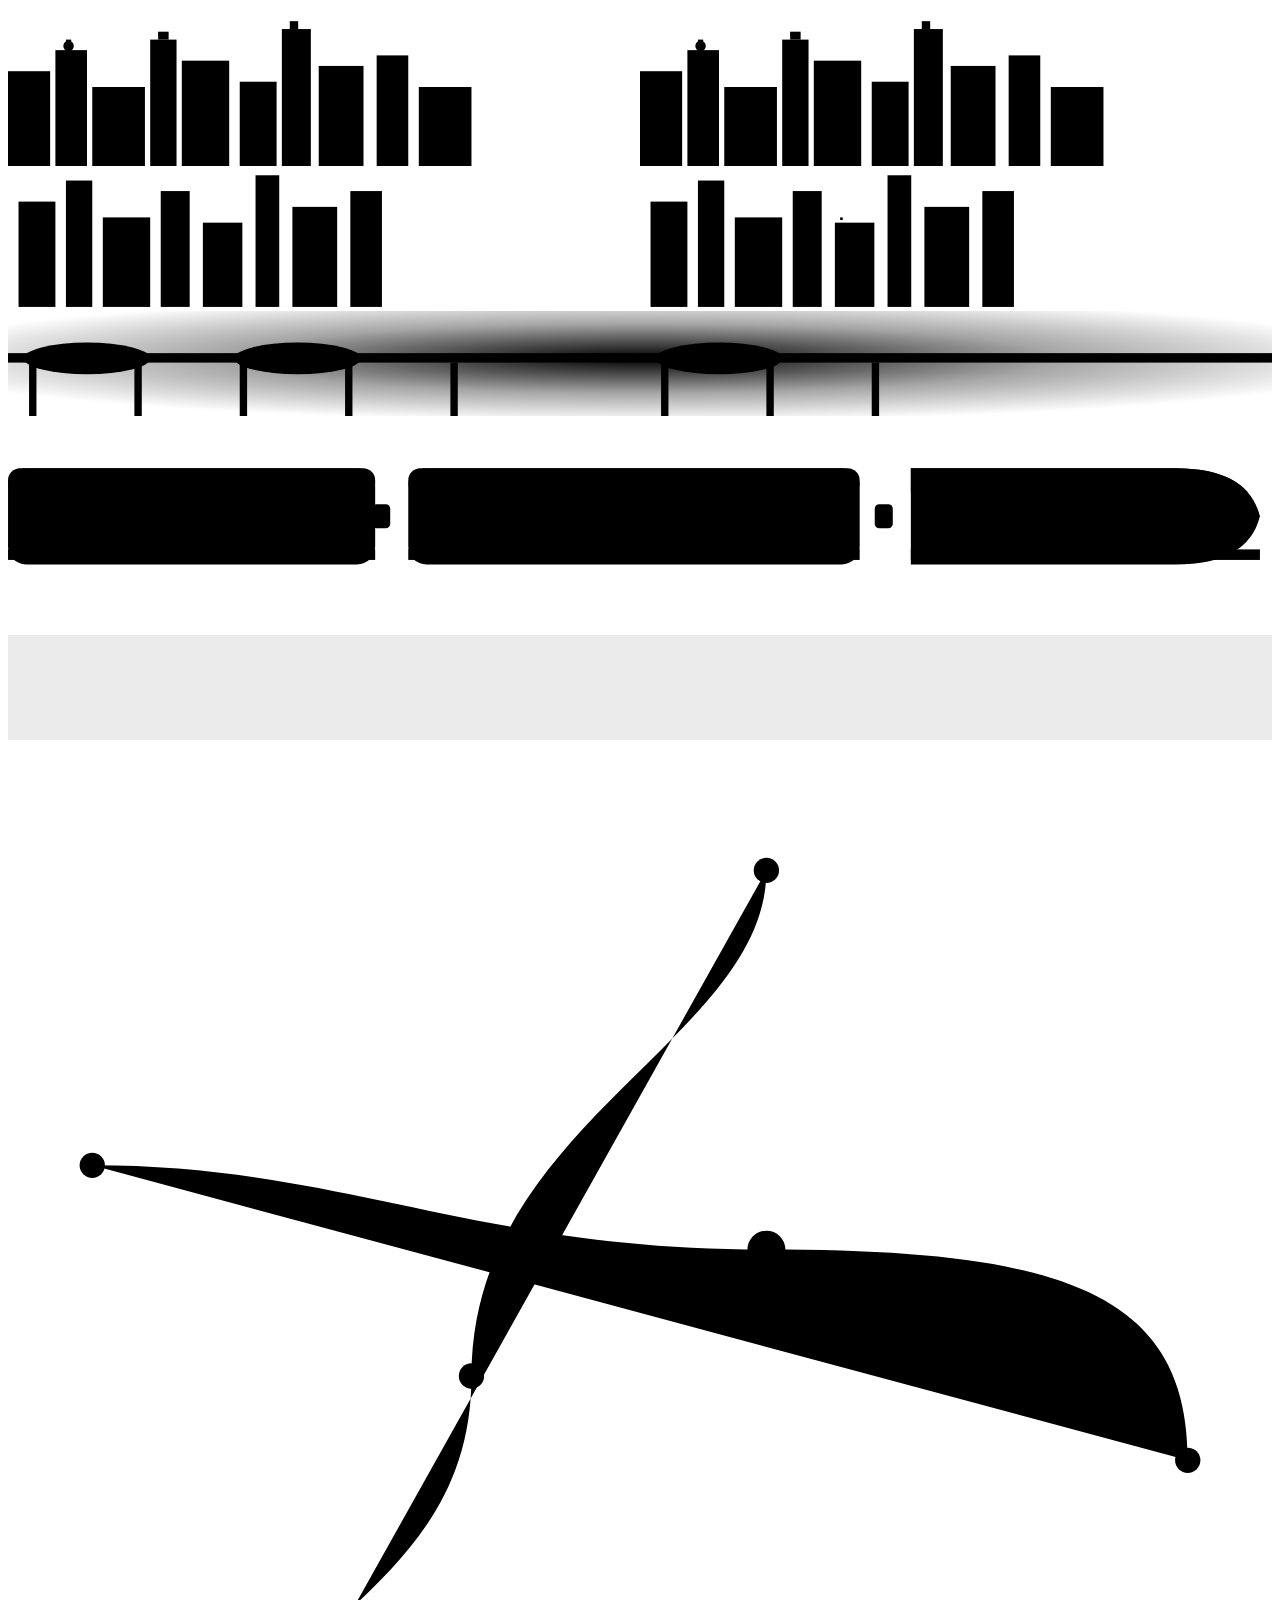
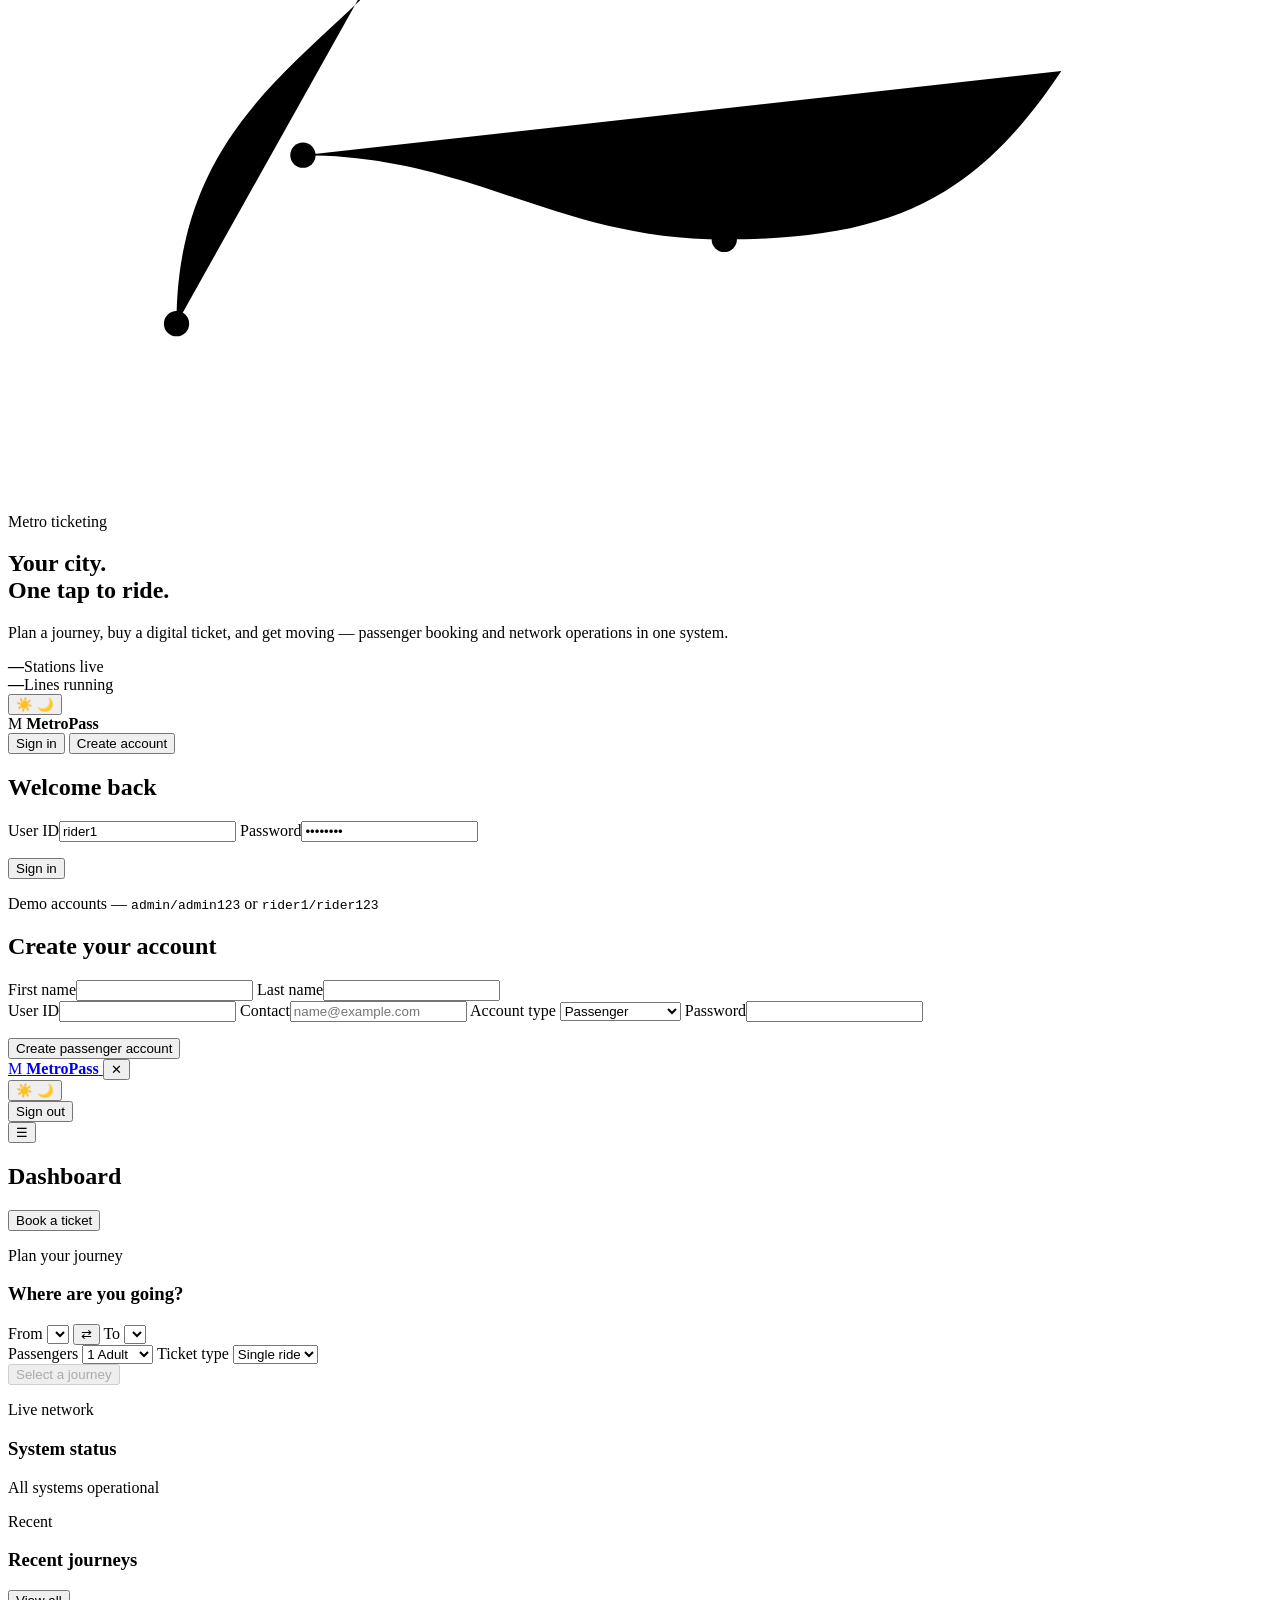
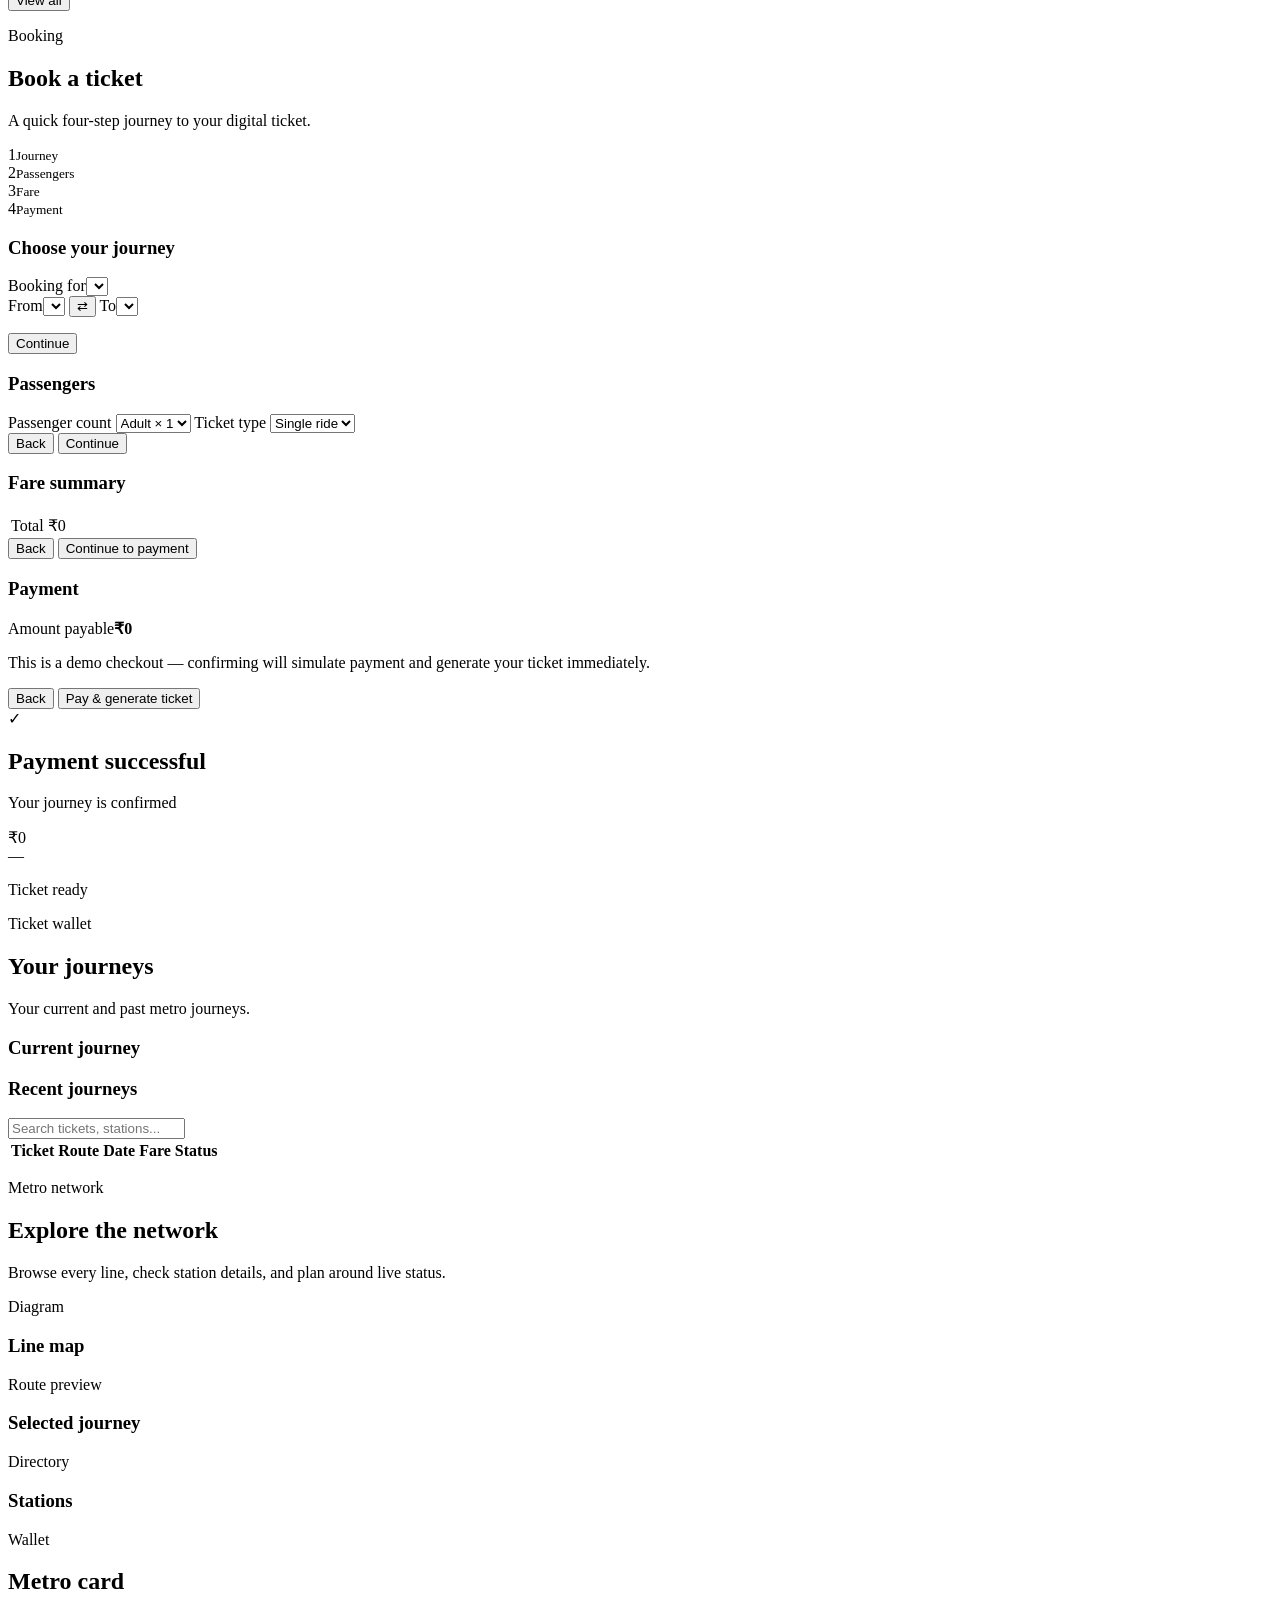
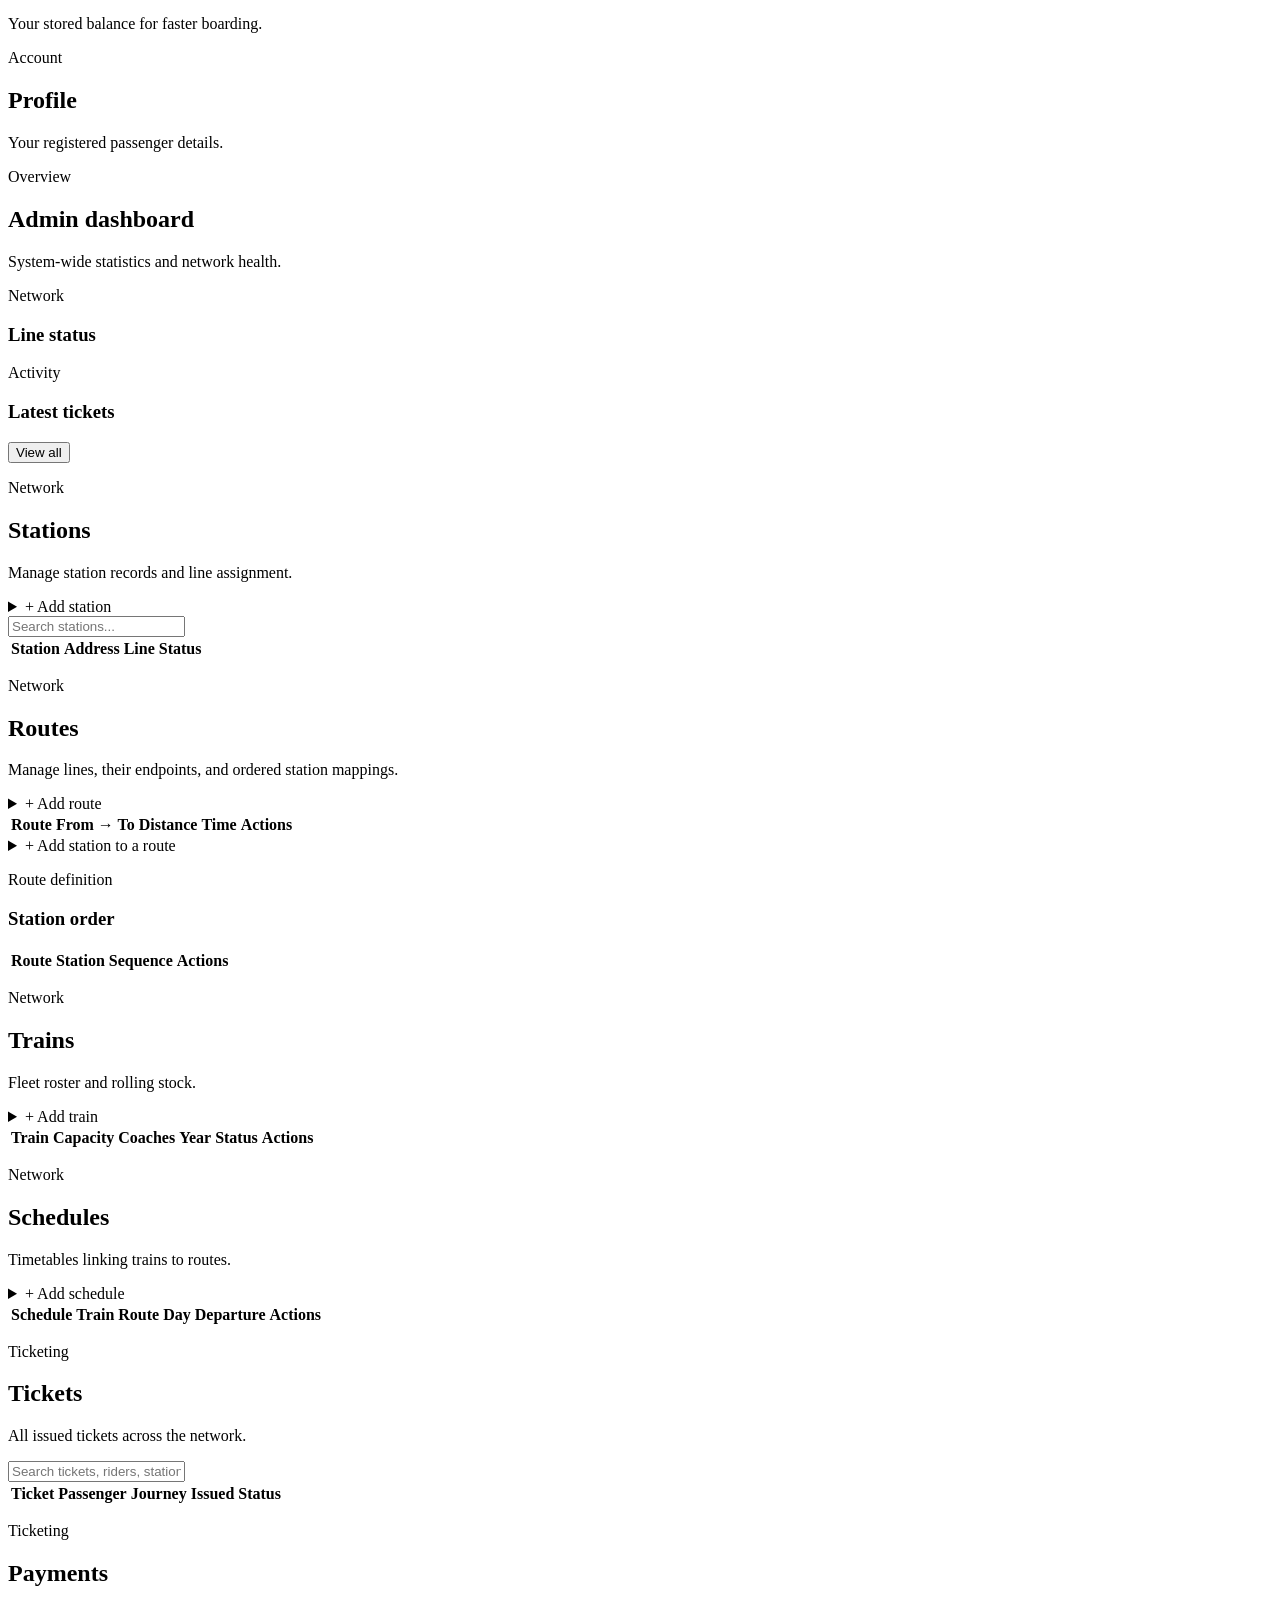
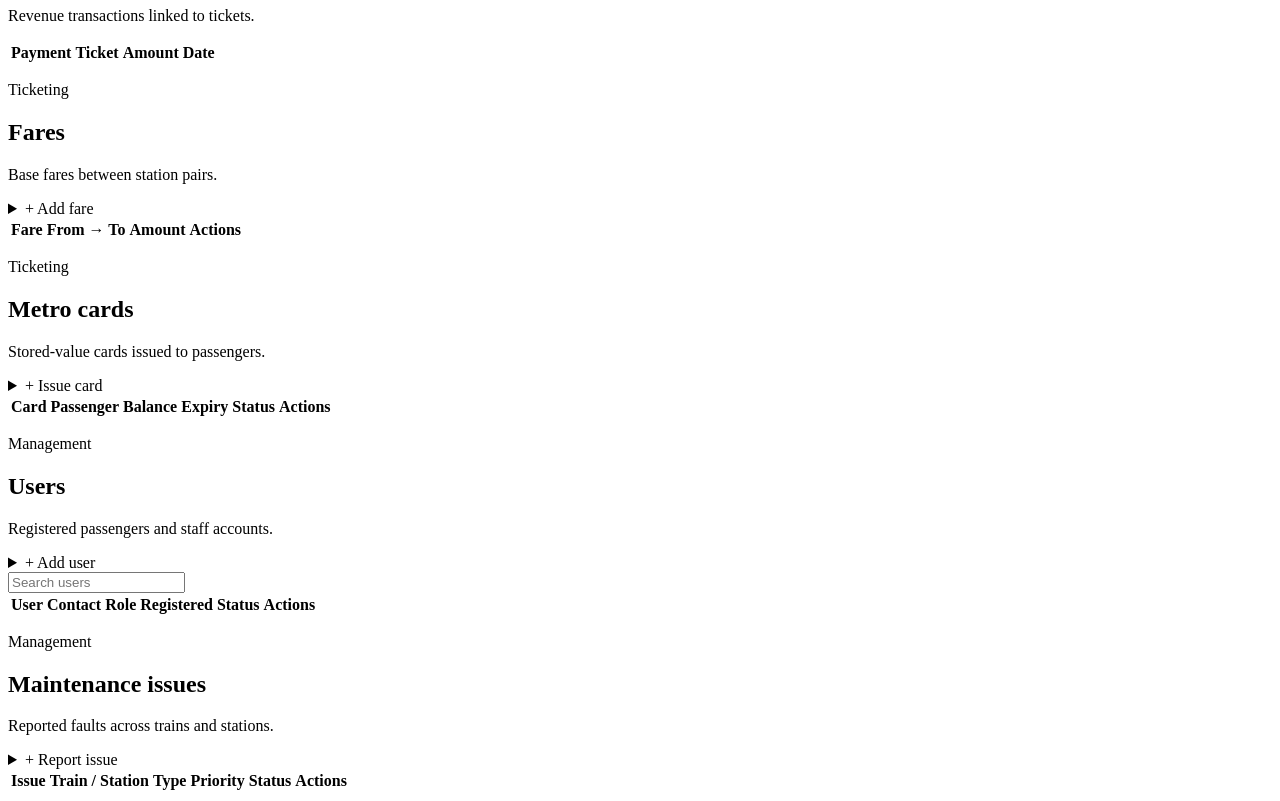
==== commit bc86e198: "solved many bugs" ====
--- a/target/classes/static/index.html
+++ b/target/classes/static/index.html
@@ -217,7 +217,7 @@
           <button class="auth-tab" type="button" data-auth-tab="signup" role="tab" aria-selected="false">Create account</button>
         </div>
 
-        <form id="signin-form" class="auth-form active-auth-form" novalidate>
+        <form id="signin-form" class="auth-form active-auth-form">
           <h2 class="auth-form-title">Welcome back</h2>
           <label>User ID<input id="signin-user" autocomplete="username" value="rider1" required></label>
           <label>Password<input id="signin-password" type="password" autocomplete="current-password" value="rider123" required></label>
@@ -228,21 +228,21 @@
           <p class="demo-hint">Demo accounts — <code>admin/admin123</code> or <code>rider1/rider123</code></p>
         </form>
 
-        <form id="signup-form" class="auth-form" novalidate>
+        <form id="signup-form" class="auth-form">
           <h2 class="auth-form-title">Create your account</h2>
           <div class="two-fields">
             <label>First name<input id="signup-first" required></label>
             <label>Last name<input id="signup-last" required></label>
           </div>
-          <label>User ID<input id="signup-user" autocomplete="username" required></label>
-          <label>Contact<input id="signup-contact" type="email" placeholder="name@example.com"></label>
+          <label>User ID<input id="signup-user" autocomplete="username" minlength="3" required></label>
+          <label>Contact<input id="signup-contact" type="email" placeholder="name@example.com" required></label>
           <label>Account type
             <select id="signup-role">
               <option value="USER">Passenger</option>
               <option value="ADMIN">Admin / operator</option>
             </select>
           </label>
-          <label>Password<input id="signup-password" type="password" autocomplete="new-password" required></label>
+          <label>Password<input id="signup-password" type="password" autocomplete="new-password" minlength="6" required></label>
           <p id="signup-error" class="field-error" role="alert"></p>
           <button id="signup-submit" class="primary-action full" type="submit">
             <span>Create passenger account</span>
@@ -608,13 +608,48 @@
       <!-- ============ ADMIN: ROUTES ============ -->
       <section id="view-admin-routes" class="view">
         <div class="page-heading">
-          <div><p class="eyebrow">Network</p><h2>Routes</h2><p>Metro lines connecting the network.</p></div>
-        </div>
-        <section class="panel table-panel">
-          <div class="table-wrap">
-            <table>
-              <thead><tr><th>Route</th><th>From → To</th><th>Distance</th><th>Time</th></tr></thead>
+          <div><p class="eyebrow">Network</p><h2>Routes</h2><p>Manage lines, their endpoints, and ordered station mappings.</p></div>
+        </div>
+        <section class="panel">
+          <details class="admin-form-details">
+            <summary>+ Add route</summary>
+            <form id="route-form" class="form-grid">
+              <label>Route ID<input id="route-id" placeholder="RT-NEW" required></label>
+              <label>Route name<input id="route-name" placeholder="Purple Line" required></label>
+              <label>Start station<select id="route-start" required></select></label>
+              <label>End station<select id="route-end" required></select></label>
+              <label>Total distance (km)<input id="route-distance" type="number" min="0.1" step="0.1" required></label>
+              <label>Estimated time (minutes)<input id="route-time" type="number" min="1" step="1" required></label>
+              <label>Line colour<input id="route-color" type="color" value="#7c3aed"></label>
+              <button class="dark-action" type="submit">Save route</button>
+            </form>
+          </details>
+        </section>
+        <section class="panel table-panel">
+          <div class="table-wrap">
+            <table>
+              <thead><tr><th>Route</th><th>From → To</th><th>Distance</th><th>Time</th><th>Actions</th></tr></thead>
               <tbody id="admin-routes-table"></tbody>
+            </table>
+          </div>
+        </section>
+        <section class="panel">
+          <details class="admin-form-details">
+            <summary>+ Add station to a route</summary>
+            <form id="route-station-form" class="form-grid">
+              <label>Route<select id="route-station-route" required></select></label>
+              <label>Station<select id="route-station-station" required></select></label>
+              <label>Insert before sequence<input id="route-station-sequence" type="number" min="2" step="1" value="2" required></label>
+              <button class="dark-action" type="submit">Add stop</button>
+            </form>
+          </details>
+        </section>
+        <section class="panel table-panel">
+          <div class="panel-heading"><div><p class="eyebrow">Route definition</p><h3>Station order</h3></div></div>
+          <div class="table-wrap">
+            <table>
+              <thead><tr><th>Route</th><th>Station</th><th>Sequence</th><th>Actions</th></tr></thead>
+              <tbody id="route-stations-table"></tbody>
             </table>
           </div>
         </section>
@@ -631,7 +666,7 @@
             <form id="train-form" class="form-grid">
               <label>Train ID<input id="train-id" placeholder="TR-104" required></label>
               <label>Train number<input id="train-number" placeholder="104" required></label>
-              <label>Capacity<input id="train-capacity" type="number" min="0" required></label>
+              <label>Capacity<input id="train-capacity" type="number" min="1" step="1" required></label>
               <label>Coaches<input id="train-coaches" type="number" min="1" required></label>
               <label>Manufacture year<input id="train-year" type="number" min="1990" max="2100" required></label>
               <button class="dark-action" type="submit">Save train</button>
@@ -641,7 +676,7 @@
         <section class="panel table-panel">
           <div class="table-wrap">
             <table>
-              <thead><tr><th>Train</th><th>Capacity</th><th>Coaches</th><th>Year</th><th>Status</th></tr></thead>
+              <thead><tr><th>Train</th><th>Capacity</th><th>Coaches</th><th>Year</th><th>Status</th><th>Actions</th></tr></thead>
               <tbody id="trains-table"></tbody>
             </table>
           </div>
@@ -666,6 +701,7 @@
               </select></label>
               <label>Departure<input id="schedule-departure" type="datetime-local" required></label>
               <label>Arrival<input id="schedule-arrival" type="datetime-local" required></label>
+              <label>Valid through<input id="schedule-valid-to" type="date"></label>
               <button class="dark-action" type="submit">Save schedule</button>
             </form>
           </details>
@@ -673,7 +709,7 @@
         <section class="panel table-panel">
           <div class="table-wrap">
             <table>
-              <thead><tr><th>Schedule</th><th>Train</th><th>Route</th><th>Day</th><th>Departure</th></tr></thead>
+              <thead><tr><th>Schedule</th><th>Train</th><th>Route</th><th>Day</th><th>Departure</th><th>Actions</th></tr></thead>
               <tbody id="schedules-table"></tbody>
             </table>
           </div>
@@ -726,7 +762,7 @@
               <label>Fare ID<input id="fare-id" placeholder="FR-NEW" required></label>
               <label>From<select id="admin-fare-from" required></select></label>
               <label>To<select id="admin-fare-to" required></select></label>
-              <label>Base fare<input id="admin-fare-amount" type="number" min="0" step="0.01" required></label>
+              <label>Base fare<input id="admin-fare-amount" type="number" min="0.01" step="0.01" required></label>
               <button class="dark-action" type="submit">Save fare</button>
             </form>
           </details>
@@ -734,7 +770,7 @@
         <section class="panel table-panel">
           <div class="table-wrap">
             <table>
-              <thead><tr><th>Fare</th><th>From → To</th><th>Amount</th></tr></thead>
+              <thead><tr><th>Fare</th><th>From → To</th><th>Amount</th><th>Actions</th></tr></thead>
               <tbody id="fares-table"></tbody>
             </table>
           </div>
@@ -760,7 +796,7 @@
         <section class="panel table-panel">
           <div class="table-wrap">
             <table>
-              <thead><tr><th>Card</th><th>Passenger</th><th>Balance</th><th>Expiry</th><th>Status</th></tr></thead>
+              <thead><tr><th>Card</th><th>Passenger</th><th>Balance</th><th>Expiry</th><th>Status</th><th>Actions</th></tr></thead>
               <tbody id="metrocards-table"></tbody>
             </table>
           </div>
@@ -778,9 +814,9 @@
             <form id="admin-user-form" class="form-grid">
               <label>User ID<input id="admin-user-id" required></label>
               <label>Name<input id="admin-user-name" placeholder="First Last" required></label>
-              <label>Contact<input id="admin-user-contact"></label>
+              <label>Contact<input id="admin-user-contact" type="email" required></label>
               <label>Role<select id="admin-user-role"><option value="USER">Passenger</option><option value="ADMIN">Admin</option></select></label>
-              <label>Password<input id="admin-user-password" type="password" value="password123" required></label>
+              <label>Password<input id="admin-user-password" type="password" value="password123" minlength="6" required></label>
               <button class="dark-action" type="submit">Save user</button>
             </form>
           </details>
@@ -792,7 +828,7 @@
           </div>
           <div class="table-wrap">
             <table>
-              <thead><tr><th>User</th><th>Contact</th><th>Role</th><th>Registered</th><th>Status</th></tr></thead>
+              <thead><tr><th>User</th><th>Contact</th><th>Role</th><th>Registered</th><th>Status</th><th>Actions</th></tr></thead>
               <tbody id="users-table"></tbody>
             </table>
           </div>
@@ -813,7 +849,7 @@
               <label>Station<select id="maintenance-station"></select></label>
               <label>Issue type<input id="maintenance-type" placeholder="Brake check" required></label>
               <label>Priority<select id="maintenance-priority"><option>LOW</option><option selected>MEDIUM</option><option>HIGH</option></select></label>
-              <label>Description<input id="maintenance-description" placeholder="Details"></label>
+              <label>Description<input id="maintenance-description" placeholder="Details" required></label>
               <button class="dark-action" type="submit">Log issue</button>
             </form>
           </details>
@@ -821,7 +857,7 @@
         <section class="panel table-panel">
           <div class="table-wrap">
             <table>
-              <thead><tr><th>Issue</th><th>Train / Station</th><th>Type</th><th>Priority</th><th>Status</th></tr></thead>
+              <thead><tr><th>Issue</th><th>Train / Station</th><th>Type</th><th>Priority</th><th>Status</th><th>Actions</th></tr></thead>
               <tbody id="maintenance-table"></tbody>
             </table>
           </div>
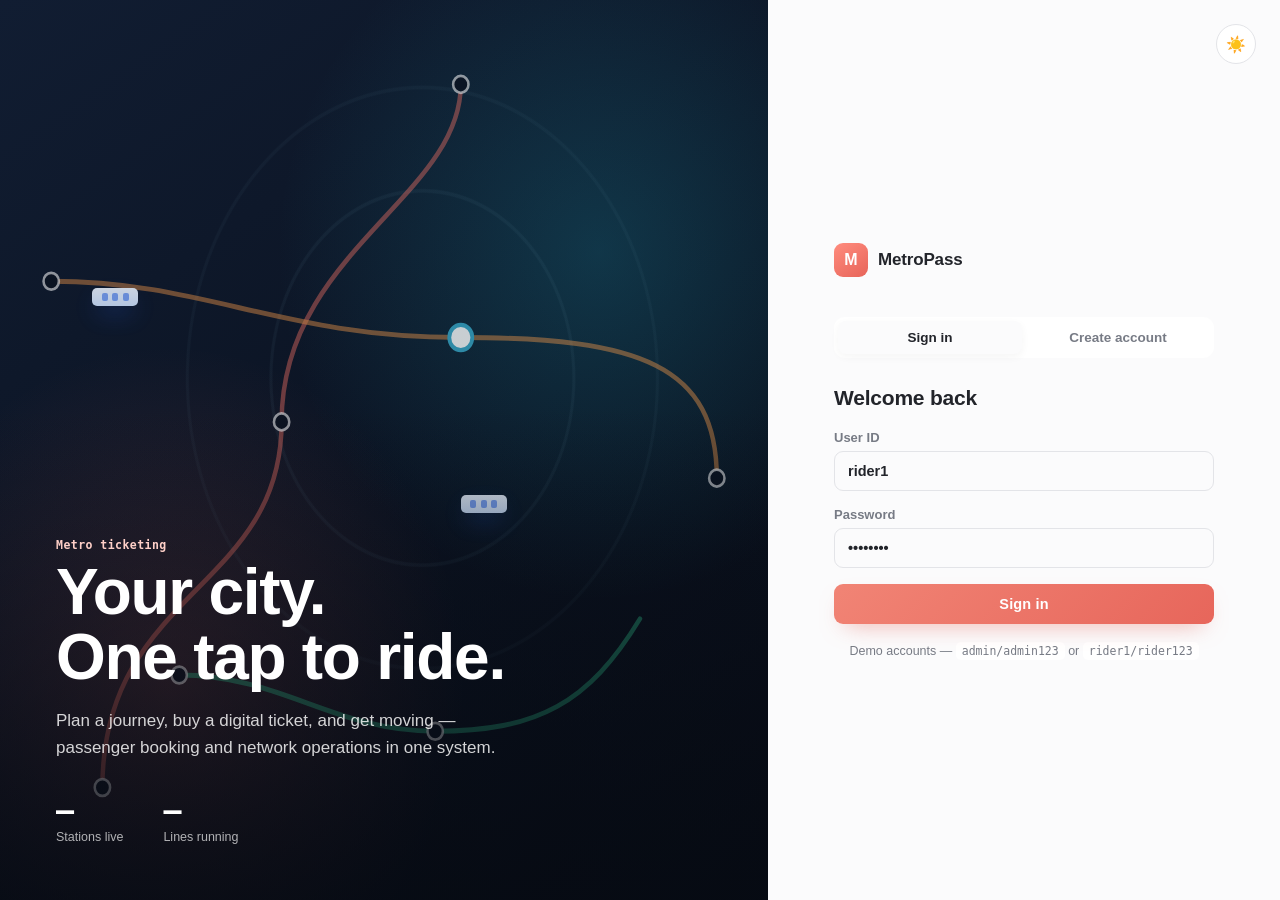
==== commit 8d4035b0: "updated frontend" ====
--- a/target/classes/static/index.html
+++ b/target/classes/static/index.html
@@ -7,12 +7,13 @@
   <link rel="preconnect" href="https://fonts.googleapis.com">
   <link rel="preconnect" href="https://fonts.gstatic.com" crossorigin>
   <link href="https://fonts.googleapis.com/css2?family=Inter:wght@400;500;600;700;800;900&family=JetBrains+Mono:wght@500;600;700&display=swap" rel="stylesheet">
-  <link rel="stylesheet" href="/styles.css">
+  <link rel="stylesheet" href="./styles.css">
+  <link rel="stylesheet" href="./metro-theme.css">
   <script>
     (function () {
       try {
-        var saved = localStorage.getItem('metroTheme');
-        var theme = saved || (window.matchMedia && window.matchMedia('(prefers-color-scheme: dark)').matches ? 'dark' : 'light');
+        var saved = localStorage.getItem('metroThemeV2');
+        var theme = saved || 'light';
         document.documentElement.setAttribute('data-theme', theme);
         var signedIn = Boolean(localStorage.getItem('metroUser'));
         document.documentElement.setAttribute('data-scene-day', signedIn ? '1' : '0');
@@ -232,17 +233,12 @@
           <h2 class="auth-form-title">Create your account</h2>
           <div class="two-fields">
             <label>First name<input id="signup-first" required></label>
-            <label>Last name<input id="signup-last" required></label>
-          </div>
-          <label>User ID<input id="signup-user" autocomplete="username" minlength="3" required></label>
-          <label>Contact<input id="signup-contact" type="email" placeholder="name@example.com" required></label>
-          <label>Account type
-            <select id="signup-role">
-              <option value="USER">Passenger</option>
-              <option value="ADMIN">Admin / operator</option>
-            </select>
-          </label>
-          <label>Password<input id="signup-password" type="password" autocomplete="new-password" minlength="6" required></label>
+            <label>Last name<input id="signup-last"></label>
+          </div>
+          <label>User ID<input id="signup-user" autocomplete="username" minlength="3" required><span class="field-hint">At least 3 characters.</span></label>
+          <label>Email<input id="signup-contact" type="email" placeholder="name@example.com" required></label>
+          <label>Password<input id="signup-password" type="password" autocomplete="new-password" minlength="6" maxlength="72" required><span class="field-hint">6 to 72 characters.</span></label>
+          <p class="field-hint">Accounts created here are passenger accounts. Staff accounts are added by an administrator.</p>
           <p id="signup-error" class="field-error" role="alert"></p>
           <button id="signup-submit" class="primary-action full" type="submit">
             <span>Create passenger account</span>
@@ -297,6 +293,7 @@
       <!-- ============ HOME / DASHBOARD ============ -->
       <section id="view-dashboard" class="view active-view">
 
+        <div class="dashboard-hero-grid">
         <!-- Passenger hero: journey planner -->
         <section id="journey-card" class="journey-card">
           <div class="journey-card-head">
@@ -352,6 +349,13 @@
             </button>
           </form>
         </section>
+        <aside class="dashboard-transit-panel">
+          <div class="dashboard-transit-heading"><div><p class="eyebrow">YOUR NETWORK</p><h2>Next departures</h2></div><span class="departures-live"><i></i> Schedules</span></div>
+          <div id="dashboard-map-preview" class="dashboard-map-preview" aria-label="Metro route map preview"></div>
+          <div id="dashboard-departures" class="dashboard-departures"></div>
+          <a class="dashboard-network-link" href="#network">Explore all stations <span aria-hidden="true">→</span></a>
+        </aside>
+        </div>
 
         <div id="stats-grid" class="stats-grid stagger"></div>
 
@@ -440,7 +444,7 @@
               <table class="fare-table">
                 <tbody id="fare-breakdown-rows"></tbody>
                 <tfoot>
-                  <tr><td>Total</td><td id="fare-total">₹0</td></tr>
+                  <tr><td>Estimated total</td><td id="fare-total">₹0</td></tr>
                 </tfoot>
               </table>
               <input type="hidden" id="booking-amount">
@@ -454,9 +458,14 @@
               <h3>Payment</h3>
               <div class="route-recap" id="route-recap-4"></div>
               <div class="mock-payment">
-                <div class="mock-payment-row"><span>Amount payable</span><strong id="payment-amount">₹0</strong></div>
-                <p class="mock-payment-note">This is a demo checkout — confirming will simulate payment and generate your ticket immediately.</p>
+                <div class="mock-payment-row"><span>Estimated amount</span><strong id="payment-amount">₹0</strong></div>
+                <p class="mock-payment-note" id="payment-note">This is a demo checkout. Confirming will simulate payment and generate your ticket immediately.</p>
               </div>
+              <fieldset class="pay-method" id="pay-method">
+                <legend>Pay with</legend>
+                <label class="pay-option"><input type="radio" name="payment-method" value="DEMO" checked><span><strong>Demo checkout</strong><small>Simulated payment, no balance used</small></span></label>
+                <label class="pay-option" id="pay-option-card"><input type="radio" name="payment-method" value="METRO_CARD"><span><strong>Metro card</strong><small id="pay-card-note">Checking card</small></span></label>
+              </fieldset>
               <div class="step-actions">
                 <button type="button" class="ghost-action" data-step-prev="3">Back</button>
                 <button class="primary-action large" type="submit" id="booking-submit">
@@ -543,7 +552,7 @@
       <!-- ============ METRO CARD (passenger) ============ -->
       <section id="view-card" class="view">
         <div class="page-heading">
-          <div><p class="eyebrow">Wallet</p><h2>Metro card</h2><p>Your stored balance for faster boarding.</p></div>
+          <div><p class="eyebrow">WALLET · CITY TRANSIT</p><h2>Your travel wallet</h2><p>Top up once, tap through the network, or switch to an unlimited time pass.</p></div>
         </div>
         <div id="metrocard-slot" class="metrocard-slot"></div>
       </section>
@@ -584,8 +593,11 @@
             <summary>+ Add station</summary>
             <form id="station-form" class="form-grid">
               <label>Station ID<input id="station-id" placeholder="ST-NEW" required></label>
-              <label>Name<input id="station-code" placeholder="Central" required></label>
+              <label>Station code<input id="station-code" placeholder="Central" required></label>
               <label>Address<input id="station-address" placeholder="Area or terminal"></label>
+              <label>Latitude<input id="station-lat" type="number" step="any" min="-90" max="90" placeholder="19.4559"></label>
+              <label>Longitude<input id="station-lng" type="number" step="any" min="-180" max="180" placeholder="72.7925"></label>
+              <label>Opened date<input id="station-opened" type="date"></label>
               <label>Line color<input id="station-color" type="color" value="#2563eb"></label>
               <button class="dark-action" type="submit">Save station</button>
             </form>
@@ -618,6 +630,10 @@
               <label>Route name<input id="route-name" placeholder="Purple Line" required></label>
               <label>Start station<select id="route-start" required></select></label>
               <label>End station<select id="route-end" required></select></label>
+              <div class="route-stop-builder">
+                <div class="route-stop-builder-heading"><div><strong>Intermediate stops</strong><span class="field-hint">Optional. Use the arrows to set the travel order.</span></div><button id="route-intermediate-add" class="ghost-action" type="button">+ Add stop</button></div>
+                <div id="route-intermediate-list" class="route-intermediate-list"></div>
+              </div>
               <label>Total distance (km)<input id="route-distance" type="number" min="0.1" step="0.1" required></label>
               <label>Estimated time (minutes)<input id="route-time" type="number" min="1" step="1" required></label>
               <label>Line colour<input id="route-color" type="color" value="#7c3aed"></label>
@@ -639,7 +655,7 @@
             <form id="route-station-form" class="form-grid">
               <label>Route<select id="route-station-route" required></select></label>
               <label>Station<select id="route-station-station" required></select></label>
-              <label>Insert before sequence<input id="route-station-sequence" type="number" min="2" step="1" value="2" required></label>
+              <label>Insert before stop number<input id="route-station-sequence" type="number" min="2" step="1" value="2" required><span class="field-hint">The first and last stops stay fixed; this adds a stop between them.</span></label>
               <button class="dark-action" type="submit">Add stop</button>
             </form>
           </details>
@@ -701,6 +717,7 @@
               </select></label>
               <label>Departure<input id="schedule-departure" type="datetime-local" required></label>
               <label>Arrival<input id="schedule-arrival" type="datetime-local" required></label>
+              <label>Valid from<input id="schedule-valid-from" type="date"><span class="field-hint">Defaults to the departure date.</span></label>
               <label>Valid through<input id="schedule-valid-to" type="date"></label>
               <button class="dark-action" type="submit">Save schedule</button>
             </form>
@@ -743,7 +760,7 @@
         <section class="panel table-panel">
           <div class="table-wrap">
             <table>
-              <thead><tr><th>Payment</th><th>Ticket</th><th>Amount</th><th>Date</th></tr></thead>
+              <thead><tr><th>Payment</th><th>Ticket</th><th>Amount</th><th>Paid with</th><th>Date</th></tr></thead>
               <tbody id="payments-table"></tbody>
             </table>
           </div>
@@ -789,6 +806,9 @@
               <label>Card ID<input id="metrocard-id" placeholder="MC-1003" required></label>
               <label>Passenger<select id="metrocard-passenger" required></select></label>
               <label>Opening balance<input id="metrocard-balance" type="number" min="0" step="0.01" required></label>
+              <label>Issue date<input id="metrocard-issue" type="date" required></label>
+              <label>Expiry date<input id="metrocard-expiry" type="date" required></label>
+              <label class="check-field"><input id="metrocard-active" type="checkbox" checked>Active on issue</label>
               <button class="dark-action" type="submit">Issue card</button>
             </form>
           </details>
@@ -812,11 +832,14 @@
           <details class="admin-form-details">
             <summary>+ Add user</summary>
             <form id="admin-user-form" class="form-grid">
-              <label>User ID<input id="admin-user-id" required></label>
-              <label>Name<input id="admin-user-name" placeholder="First Last" required></label>
-              <label>Contact<input id="admin-user-contact" type="email" required></label>
+              <label>User ID<input id="admin-user-id" minlength="3" required><span class="field-hint">At least 3 characters.</span></label>
+              <label>First name<input id="admin-user-first" required></label>
+              <label>Last name (optional)<input id="admin-user-last"></label>
+              <label>Email<input id="admin-user-contact" type="email" required></label>
               <label>Role<select id="admin-user-role"><option value="USER">Passenger</option><option value="ADMIN">Admin</option></select></label>
-              <label>Password<input id="admin-user-password" type="password" value="password123" minlength="6" required></label>
+              <label>Assigned station (staff, optional)<select id="admin-user-station"></select></label>
+              <label>Hire date (staff, optional)<input id="admin-user-hire-date" type="date"></label>
+              <label>Password<input id="admin-user-password" type="password" value="password123" minlength="6" maxlength="72" required><span class="field-hint">6 to 72 characters.</span></label>
               <button class="dark-action" type="submit">Save user</button>
             </form>
           </details>
@@ -828,7 +851,7 @@
           </div>
           <div class="table-wrap">
             <table>
-              <thead><tr><th>User</th><th>Contact</th><th>Role</th><th>Registered</th><th>Status</th><th>Actions</th></tr></thead>
+              <thead><tr><th>User</th><th>Email</th><th>Role</th><th>Registered</th><th>Status</th><th>Actions</th></tr></thead>
               <tbody id="users-table"></tbody>
             </table>
           </div>
@@ -867,6 +890,12 @@
     </main>
   </div>
 
-  <script src="/app.js"></script>
+  <div id="wake-banner" class="wake-banner" role="status" hidden>Waking up the server. This can take up to a minute after a quiet period.</div>
+  <div id="modal-host"></div>
+
+  <script src="./scene-map.js"></script>
+  <script src="./core.js"></script>
+  <script src="./views.js"></script>
+  <script src="./app.js"></script>
 </body>
 </html>
--- a/target/classes/static/styles.css
+++ b/target/classes/static/styles.css
@@ -0,0 +1,1370 @@
+/* ============================================================
+   MetroPass — design tokens
+   Light + dark themes, one shared shape/motion language.
+============================================================ */
+:root {
+  --mono: 'JetBrains Mono', monospace;
+  --sans: 'Inter', sans-serif;
+  --radius: 14px;
+  --radius-sm: 9px;
+
+  /* motion */
+  --ease: cubic-bezier(.22, .8, .36, 1);
+  --ease-out: cubic-bezier(.16, 1, .3, 1);
+  --dur-fast: .15s;
+  --dur: .28s;
+  --dur-slow: .5s;
+}
+
+/* -------- Light theme (default) -------- */
+:root,
+:root[data-theme="light"] {
+  --navy: #0B1220;
+  --navy-soft: #131c2e;
+  --ink: #0F172A;
+  --muted: #64748B;
+  --line: #DDE4EE;
+  --paper: #F5F7FA;
+  --white: #FFFFFF;
+  --surface: #FFFFFF;
+  --surface-2: #F5F7FA;
+  --overlay: rgba(9, 13, 22, .5);
+  --shadow: 0 1px 2px rgba(16, 24, 38, .04), 0 10px 28px -14px rgba(16, 24, 38, .18);
+  --shadow-lift: 0 24px 60px -20px rgba(11, 18, 32, .35);
+  --shadow-pop: 0 18px 40px -12px rgba(22, 104, 242, .28);
+  --scrollbar: #cbd5e1;
+  --blue: #1668F2;
+  --blue-dark: #114fc0;
+  --blue-soft: #eaf1fe;
+  --cyan: #0EA5E9;
+  --green: #16A34A;
+  --green-soft: #ecfdf3;
+  --red: #DC2626;
+  --red-soft: #fef2f2;
+  --amber: #D97706;
+  --amber-soft: #fffbeb;
+  --line-blue: #2563EB;
+  --line-coral: #F27662;
+  --line-teal: #18A58A;
+  --line-violet: #8B6FE8;
+  color-scheme: light;
+}
+
+/* -------- Dark theme -------- */
+:root[data-theme="dark"] {
+  --navy: #05070B;
+  --navy-soft: #080B10;
+  --ink: #F8FAFC;
+  --muted: #94A3B8;
+  --line: rgba(255,255,255,.08);
+  --paper: #05070B;
+  --white: #101722;
+  --surface: #0C1119;
+  --surface-2: #080B10;
+  --overlay: rgba(2, 3, 6, .68);
+  --shadow: 0 1px 2px rgba(0, 0, 0, .35), 0 10px 28px -14px rgba(0, 0, 0, .6);
+  --shadow-lift: 0 24px 60px -20px rgba(0, 0, 0, .75);
+  --shadow-pop: 0 18px 40px -12px rgba(56, 189, 248, .3);
+  --scrollbar: #1c2531;
+  --blue: #1677FF;
+  --blue-dark: #0f5fdb;
+  --blue-soft: rgba(22, 119, 255, .16);
+  --cyan: #38BDF8;
+  --green: #22C55E;
+  --green-soft: rgba(34, 197, 94, .16);
+  --red: #EF4444;
+  --red-soft: rgba(239, 68, 68, .16);
+  --amber: #F59E0B;
+  --amber-soft: rgba(245, 158, 11, .16);
+  --line-blue: #4D8BFF;
+  --line-coral: #FF8B78;
+  --line-teal: #43C7AA;
+  --line-violet: #B49AFF;
+  color-scheme: dark;
+}
+
+@media (prefers-reduced-motion: reduce) {
+  :root { --dur-fast: 0s; --dur: 0s; --dur-slow: 0s; }
+}
+
+* { box-sizing: border-box; }
+html { -webkit-text-size-adjust: 100%; scroll-behavior: smooth; }
+body {
+  margin: 0; background: var(--paper); color: var(--ink); font-family: var(--sans);
+  -webkit-font-smoothing: antialiased;
+  transition: background var(--dur) var(--ease), color var(--dur) var(--ease);
+}
+button, input, select { font: inherit; color: inherit; }
+button { cursor: pointer; }
+a { color: inherit; }
+.hidden { display: none !important; }
+.mobile-only { display: none; }
+:focus-visible { outline: 2px solid var(--cyan); outline-offset: 2px; }
+
+::-webkit-scrollbar { width: 10px; height: 10px; }
+::-webkit-scrollbar-track { background: transparent; }
+::-webkit-scrollbar-thumb { background: var(--scrollbar); border-radius: 20px; border: 2.5px solid var(--paper); }
+
+.eyebrow { margin: 0 0 8px; color: var(--muted); font: 600 11.5px var(--mono); letter-spacing: .04em; }
+
+/* ===================== SHARED TRANSITIONS ===================== */
+.panel, .stat-card, .metro-ticket, .wallet-card, .journey-card, .booking-card,
+input, select, .primary-action, .ghost-action, .dark-action, .danger-action,
+.nav-item, .icon-button, .badge, .status-tag, .auth-tab {
+  transition: background var(--dur) var(--ease), color var(--dur) var(--ease),
+              border-color var(--dur) var(--ease), box-shadow var(--dur) var(--ease);
+}
+
+/* ===================== ENTRANCE MOTION ===================== */
+@keyframes rise-in {
+  from { opacity: 0; transform: translateY(10px); }
+  to   { opacity: 1; transform: translateY(0); }
+}
+@keyframes fade-in {
+  from { opacity: 0; }
+  to   { opacity: 1; }
+}
+@keyframes pop-in {
+  from { opacity: 0; transform: scale(.94); }
+  to   { opacity: 1; transform: scale(1); }
+}
+
+.view.active-view { animation: fade-in var(--dur-slow) var(--ease-out); }
+.view.active-view > * { animation: rise-in var(--dur-slow) var(--ease-out) backwards; }
+.view.active-view > *:nth-child(1) { animation-delay: .02s; }
+.view.active-view > *:nth-child(2) { animation-delay: .07s; }
+.view.active-view > *:nth-child(3) { animation-delay: .12s; }
+.view.active-view > *:nth-child(4) { animation-delay: .17s; }
+.view.active-view > *:nth-child(n+5) { animation-delay: .2s; }
+
+@media (prefers-reduced-motion: reduce) {
+  .view.active-view, .view.active-view > * { animation: none; }
+}
+
+/* Stagger helper applied via JS to freshly-rendered list/grid children */
+.stagger > * { animation: rise-in var(--dur) var(--ease-out) backwards; }
+.stagger > *:nth-child(1) { animation-delay: .00s; }
+.stagger > *:nth-child(2) { animation-delay: .04s; }
+.stagger > *:nth-child(3) { animation-delay: .08s; }
+.stagger > *:nth-child(4) { animation-delay: .12s; }
+.stagger > *:nth-child(5) { animation-delay: .16s; }
+.stagger > *:nth-child(6) { animation-delay: .2s; }
+.stagger > *:nth-child(n+7) { animation-delay: .24s; }
+
+/* ===================== AUTH ===================== */
+.auth-screen { min-height: 100vh; display: grid; grid-template-columns: 1.2fr .8fr; }
+
+.auth-visual {
+  position: relative; overflow: hidden; padding: 56px;
+  display: flex; align-items: flex-end;
+  background: color-mix(in srgb, var(--navy) 55%, transparent);
+  color: white;
+}
+.rail-canvas { position: absolute; inset: 0; }
+.line-map { position: absolute; inset: 0; width: 100%; height: 100%; opacity: .9; }
+.line-path {
+  fill: none; stroke-width: 3.5; stroke-linecap: round; opacity: .55;
+  stroke-dasharray: 1400; stroke-dashoffset: 1400;
+  animation: draw-line 2.2s var(--ease-out) forwards;
+}
+.line-blue { stroke: var(--blue); }
+.line-orange { stroke: #f2994a; animation-delay: .15s; }
+.line-green { stroke: #34d399; animation-delay: .3s; }
+@keyframes draw-line { to { stroke-dashoffset: 0; } }
+.line-stop {
+  fill: var(--navy); stroke: rgba(255,255,255,.7); stroke-width: 2;
+  opacity: 0; animation: pop-in .4s var(--ease-out) 1.6s forwards;
+}
+.line-stop.interchange {
+  fill: white; stroke: var(--cyan); stroke-width: 3;
+  animation: pop-in .4s var(--ease-out) 1.6s forwards, pulse-ring 2.6s ease-in-out 2.2s infinite;
+}
+@keyframes pulse-ring {
+  0%, 100% { filter: drop-shadow(0 0 0 rgba(14,165,233,0)); }
+  50% { filter: drop-shadow(0 0 6px rgba(14,165,233,.9)); }
+}
+@media (prefers-reduced-motion: reduce) {
+  .line-path { animation: none; stroke-dashoffset: 0; }
+  .line-stop { animation: none; opacity: 1; }
+}
+
+.train-chip {
+  position: absolute; width: 46px; height: 18px; border-radius: 5px;
+  background: linear-gradient(180deg, #eaf3ff, #cfe3ff);
+  box-shadow: 0 10px 24px -6px rgba(37, 99, 235, .7);
+  display: flex; align-items: center; justify-content: space-evenly; padding: 0 5px;
+}
+.train-chip span { width: 6px; height: 8px; border-radius: 2px; background: rgba(37,99,235,.55); }
+.train-chip.t1 { top: 32%; left: 12%; animation: glide1 9s ease-in-out infinite; }
+.train-chip.t2 { top: 55%; left: 60%; animation: glide2 11s ease-in-out infinite; }
+@keyframes glide1 { 0%,100% { transform: translate(0,0) rotate(-8deg); } 50% { transform: translate(120px,-70px) rotate(-8deg); } }
+@keyframes glide2 { 0%,100% { transform: translate(0,0) rotate(4deg); } 50% { transform: translate(-90px,50px) rotate(4deg); } }
+@media (prefers-reduced-motion: reduce) { .train-chip { animation: none; } }
+
+.auth-copy { position: relative; max-width: 620px; }
+.auth-copy .eyebrow { color: #8fc4ff; animation: rise-in .5s var(--ease-out) .1s backwards; }
+.auth-copy h1 { margin: 0 0 18px; font-size: clamp(38px, 5vw, 64px); line-height: 1.02; letter-spacing: -.02em; font-weight: 800; animation: rise-in .55s var(--ease-out) .18s backwards; }
+.auth-lede { margin: 0 0 32px; color: #c3cee0; font-size: 17px; max-width: 480px; line-height: 1.55; animation: rise-in .55s var(--ease-out) .26s backwards; }
+.auth-stats { display: flex; gap: 40px; animation: rise-in .55s var(--ease-out) .34s backwards; }
+.auth-stats div { display: flex; flex-direction: column; }
+.auth-stats strong { font: 700 30px var(--mono); color: white; }
+.auth-stats span { color: #93a1ba; font-size: 12.5px; margin-top: 2px; }
+
+.auth-panel { display: flex; flex-direction: column; justify-content: center; padding: 40px; background: var(--surface); position: relative; }
+.auth-panel-inner { width: 100%; max-width: 380px; margin: 0 auto; animation: rise-in .5s var(--ease-out) .1s backwards; }
+.brand-row { display: flex; align-items: center; gap: 10px; text-decoration: none; margin-bottom: 40px; }
+.brand-mark {
+  width: 34px; height: 34px; border-radius: 9px; display: grid; place-items: center;
+  background: linear-gradient(160deg, var(--blue), var(--cyan)); color: white; font-weight: 800; font-size: 16px;
+  flex-shrink: 0;
+}
+.brand-row strong { font-size: 17px; letter-spacing: -.01em; }
+
+.theme-toggle {
+  position: absolute; top: 24px; right: 24px;
+  width: 40px; height: 40px; border-radius: 50%; border: 1.5px solid var(--line);
+  background: var(--surface-2); color: var(--ink); font-size: 16px;
+  display: grid; place-items: center; z-index: 3;
+  transition: background var(--dur) var(--ease), border-color var(--dur) var(--ease), transform var(--dur-fast) var(--ease);
+}
+.theme-toggle:hover { border-color: var(--blue); transform: rotate(-14deg) scale(1.06); }
+.theme-toggle:active { transform: rotate(-14deg) scale(.94); }
+.theme-toggle .icon-sun, .theme-toggle .icon-moon { display: none; }
+:root[data-theme="light"] .theme-toggle .icon-sun,
+:root:not([data-theme]) .theme-toggle .icon-sun { display: block; }
+:root[data-theme="dark"] .theme-toggle .icon-moon { display: block; }
+.sidebar .theme-toggle { position: static; border-color: rgba(255,255,255,.16); background: rgba(255,255,255,.06); color: #e6ecf7; }
+.sidebar .theme-toggle:hover { border-color: rgba(255,255,255,.4); background: rgba(255,255,255,.1); }
+
+.auth-tabs { display: flex; gap: 4px; background: var(--surface-2); padding: 4px; border-radius: 11px; margin-bottom: 28px; position: relative; }
+.auth-tab { flex: 1; padding: 9px 0; border: none; background: transparent; border-radius: 8px; font-weight: 600; font-size: 13.5px; color: var(--muted); position: relative; z-index: 1; }
+.auth-tab.active { background: var(--surface); color: var(--ink); box-shadow: var(--shadow); }
+
+.auth-form { display: none; flex-direction: column; gap: 16px; }
+.auth-form.active-auth-form { display: flex; animation: rise-in var(--dur) var(--ease-out); }
+.auth-form-title { margin: 0 0 4px; font-size: 21px; font-weight: 800; letter-spacing: -.01em; }
+.auth-form label { display: flex; flex-direction: column; gap: 6px; font-size: 13px; font-weight: 600; color: var(--muted); }
+.auth-form input, .auth-form select {
+  padding: 11px 13px; border: 1.5px solid var(--line); border-radius: var(--radius-sm);
+  font-size: 14.5px; color: var(--ink); background: var(--surface);
+}
+.auth-form input:focus, .auth-form select:focus { border-color: var(--blue); box-shadow: 0 0 0 3px rgba(37,99,235,.15); outline: none; }
+.two-fields { display: grid; grid-template-columns: 1fr 1fr; gap: 14px; }
+.field-error {
+  margin: -6px 0 0; color: var(--red); font-size: 12.5px; font-weight: 600; min-height: 1px;
+  animation: shake .35s var(--ease);
+}
+.field-error:empty { display: none; animation: none; }
+@keyframes shake {
+  10%, 90% { transform: translateX(-1px); }
+  20%, 80% { transform: translateX(2px); }
+  30%, 50%, 70% { transform: translateX(-4px); }
+  40%, 60% { transform: translateX(4px); }
+}
+
+.primary-action {
+  display: inline-flex; align-items: center; justify-content: center; gap: 8px;
+  background: linear-gradient(135deg, var(--blue), var(--blue-dark)); color: white; border: none;
+  padding: 12px 22px; border-radius: var(--radius-sm); font-weight: 700; font-size: 14.5px;
+  box-shadow: 0 10px 24px -10px rgba(37,99,235,.65);
+  letter-spacing: .01em; position: relative; overflow: hidden;
+  transition: transform var(--dur-fast) var(--ease), box-shadow var(--dur-fast) var(--ease), filter var(--dur-fast) var(--ease);
+}
+.primary-action::after {
+  content: ""; position: absolute; inset: 0; border-radius: inherit;
+  background: radial-gradient(circle, rgba(255,255,255,.35) 0%, transparent 60%);
+  opacity: 0; transform: scale(.4); transition: opacity var(--dur-fast) var(--ease), transform var(--dur) var(--ease);
+}
+.primary-action:hover { filter: brightness(1.06); box-shadow: 0 14px 28px -10px rgba(37,99,235,.75); transform: translateY(-1px); }
+.primary-action:active { transform: translateY(1px) scale(.99); }
+.primary-action:active::after { opacity: 1; transform: scale(1.4); transition: none; }
+.primary-action:disabled { opacity: .5; cursor: not-allowed; filter: none; box-shadow: none; transform: none; }
+.primary-action.full { width: 100%; }
+.primary-action.large { padding: 14px 22px; font-size: 15px; }
+.primary-action.compact { padding: 9px 16px; font-size: 13.5px; }
+
+.ghost-action { background: transparent; border: 1.5px solid var(--line); color: var(--ink); padding: 10px 18px; border-radius: var(--radius-sm); font-weight: 600; font-size: 13.5px; }
+.ghost-action:hover { border-color: var(--blue); background: var(--blue-soft); }
+.ghost-action:active { transform: scale(.98); }
+
+.dark-action { background: var(--navy); color: white; border: none; padding: 10px 18px; border-radius: var(--radius-sm); font-weight: 700; font-size: 13.5px; }
+.dark-action:hover { background: #1a2540; transform: translateY(-1px); }
+.dark-action:active { transform: translateY(0); }
+
+.danger-action { background: var(--red-soft); color: var(--red); border: 1px solid rgba(220,38,38,.3); padding: 6px 12px; border-radius: 7px; font-weight: 600; font-size: 12.5px; }
+.danger-action:hover { background: rgba(220,38,38,.16); }
+
+.text-action { background: none; border: none; color: var(--blue); font-weight: 600; font-size: 13px; padding: 0; }
+.text-action:hover { text-decoration: underline; }
+
+.demo-hint { margin: 4px 0 0; font-size: 12.5px; color: var(--muted); text-align: center; }
+.demo-hint code { background: var(--surface-2); padding: 2px 6px; border-radius: 5px; font-family: var(--mono); font-size: 11.5px; }
+
+/* ===================== APP SHELL ===================== */
+.app-shell { display: grid; grid-template-columns: 246px 1fr; min-height: 100vh; }
+
+.sidebar {
+  background: var(--navy); color: #e6ecf7; padding: 22px 16px; display: flex; flex-direction: column;
+  position: sticky; top: 0; height: 100vh; transition: background var(--dur) var(--ease);
+}
+.sidebar-top { display: flex; align-items: center; justify-content: space-between; margin-bottom: 8px; }
+.sidebar .brand-row { margin-bottom: 22px; color: white; }
+.sidebar .brand-row strong { color: white; }
+.icon-button { background: transparent; border: none; color: inherit; font-size: 18px; padding: 6px; line-height: 1; border-radius: 8px; }
+.icon-button:hover { background: rgba(255,255,255,.08); }
+
+.nav-list { display: flex; flex-direction: column; gap: 2px; flex: 1; }
+.nav-item {
+  display: flex; align-items: center; gap: 11px; padding: 10px 12px; border-radius: 9px;
+  color: #a9b6cc; text-decoration: none; font-size: 14px; font-weight: 500; position: relative;
+}
+.nav-item .nav-icon { font-size: 15px; width: 18px; text-align: center; flex-shrink: 0; transition: transform var(--dur-fast) var(--ease); }
+.nav-item:hover { background: rgba(255,255,255,.06); color: white; }
+.nav-item:hover .nav-icon { transform: scale(1.12); }
+.nav-item.active { background: linear-gradient(135deg, rgba(37,99,235,.85), rgba(14,165,233,.55)); color: white; font-weight: 600; }
+.nav-group-label { padding: 16px 12px 6px; font: 600 10.5px var(--mono); letter-spacing: .06em; color: #5f6d87; text-transform: uppercase; }
+
+.account-box { border-top: 1px solid rgba(255,255,255,.1); padding-top: 16px; margin-top: 10px; display: flex; flex-direction: column; gap: 4px; }
+.account-id-row { margin-bottom: 2px; display: flex; align-items: center; justify-content: space-between; gap: 8px; }
+.pill { display: inline-block; background: rgba(14,165,233,.15); color: var(--cyan); padding: 3px 9px; border-radius: 20px; font: 600 11px var(--mono); }
+.account-box strong { color: white; font-size: 14px; }
+.account-box small { color: #8894ab; font-size: 12px; margin-bottom: 8px; }
+#signout-button { margin-top: 8px; color: #cfd8e8; border-color: rgba(255,255,255,.18); background: transparent; }
+#signout-button:hover { border-color: rgba(255,255,255,.4); background: rgba(255,255,255,.06); }
+
+.sidebar-scrim { display: none; }
+
+.workspace { min-width: 0; }
+.topbar {
+  display: flex; align-items: center; justify-content: space-between; gap: 16px;
+  padding: 20px 32px; background: color-mix(in srgb, var(--paper) 85%, transparent); backdrop-filter: blur(6px);
+  position: sticky; top: 0; z-index: 5; border-bottom: 1px solid var(--line);
+}
+.topbar-titles { min-width: 0; }
+.topbar-titles h2 { margin: 2px 0 0; font-size: 21px; letter-spacing: -.01em; }
+
+.toast {
+  position: fixed; bottom: 24px; left: 50%; transform: translate(-50%, 20px) scale(.96);
+  background: var(--navy); color: white; padding: 12px 20px; border-radius: 10px; font-size: 13.5px; font-weight: 600;
+  opacity: 0; pointer-events: none; transition: opacity var(--dur) var(--ease-out), transform var(--dur) var(--ease-out);
+  z-index: 60; box-shadow: var(--shadow-lift);
+}
+.toast.show { opacity: 1; transform: translate(-50%, 0) scale(1); }
+.toast.error { background: var(--red); }
+
+.view { display: none; padding: 28px 32px 56px; max-width: 1180px; }
+.view.active-view { display: block; }
+
+.page-heading { margin-bottom: 22px; }
+.page-heading h2 { margin: 0 0 4px; font-size: 25px; letter-spacing: -.01em; }
+.page-heading p { margin: 0; color: var(--muted); font-size: 14px; }
+
+/* ===================== JOURNEY CARD (home hero) ===================== */
+.journey-card {
+  background: linear-gradient(135deg, rgba(11,18,32,.92) 0%, rgba(15,25,45,.92) 60%, rgba(8,11,16,.92) 100%);
+  border: 1px solid var(--line);
+  border-radius: 20px; padding: 30px 30px 26px; color: white; margin-bottom: 22px;
+  box-shadow: var(--shadow-lift); position: relative; overflow: hidden;
+  backdrop-filter: blur(14px);
+}
+.journey-card::after {
+  content: ""; position: absolute; inset: 0; pointer-events: none;
+  background: radial-gradient(400px 200px at 90% -10%, rgba(14,165,233,.25), transparent 70%);
+}
+.journey-card-head { position: relative; margin-bottom: 20px; }
+.journey-card-head .eyebrow { color: #8fc4ff; }
+.journey-card-head h1 { margin: 0; font-size: clamp(22px, 3vw, 30px); font-weight: 800; letter-spacing: -.01em; }
+
+.journey-form { position: relative; display: flex; flex-direction: column; gap: 16px; }
+.journey-stations { display: grid; grid-template-columns: 1fr auto 1fr; align-items: end; gap: 10px; }
+.journey-field { display: flex; flex-direction: column; gap: 6px; font-size: 12px; font-weight: 600; color: #b9c6dc; }
+.journey-field.narrow { max-width: 220px; }
+.journey-field select {
+  padding: 12px 13px; border-radius: 11px; border: 1.5px solid rgba(255,255,255,.14);
+  background: rgba(255,255,255,.06); color: white; font-size: 14.5px; font-weight: 600;
+  appearance: none; background-image: linear-gradient(45deg, transparent 50%, #b9c6dc 50%), linear-gradient(135deg, #b9c6dc 50%, transparent 50%);
+  background-position: calc(100% - 18px) center, calc(100% - 13px) center; background-size: 5px 5px, 5px 5px; background-repeat: no-repeat;
+  transition: border-color var(--dur-fast) var(--ease), background var(--dur-fast) var(--ease);
+}
+.journey-field select:focus { border-color: var(--cyan); outline: none; }
+.journey-field select option { color: var(--ink); }
+.journey-options { display: flex; gap: 14px; flex-wrap: wrap; }
+
+.swap-button {
+  width: 38px; height: 38px; border-radius: 50%; border: 1.5px solid rgba(255,255,255,.18);
+  background: rgba(255,255,255,.08); color: white; font-size: 15px; flex-shrink: 0; margin-bottom: 1px;
+  transition: transform var(--dur) var(--ease), background var(--dur-fast) var(--ease);
+}
+.swap-button:hover { background: rgba(14,165,233,.25); transform: rotate(180deg); }
+
+.journey-summary {
+  background: rgba(255,255,255,.07); border: 1px solid rgba(255,255,255,.1); border-radius: 13px; padding: 14px 18px;
+  animation: rise-in var(--dur) var(--ease-out);
+}
+.journey-summary-route { display: flex; align-items: center; gap: 10px; font-size: 15px; font-weight: 700; margin-bottom: 10px; }
+.journey-summary-label { margin-bottom: 6px; font-size: 10.5px; }
+.route-arrow { color: var(--cyan); }
+.journey-summary-stats { display: flex; gap: 28px; }
+.journey-summary-stats strong { display: block; font: 700 18px var(--mono); }
+.journey-summary-stats span { color: #9fb0cc; font-size: 11.5px; }
+
+/* ===================== STATS ===================== */
+.stats-grid { display: grid; grid-template-columns: repeat(4, 1fr); gap: 14px; margin-bottom: 22px; }
+.stat-card {
+  background: var(--surface); border-radius: var(--radius); padding: 18px 18px 16px; box-shadow: var(--shadow);
+  display: flex; flex-direction: column; gap: 6px; border: 1px solid var(--line);
+}
+.stat-card:hover { transform: translateY(-2px); box-shadow: var(--shadow-pop); }
+.stat-card span { color: var(--muted); font-size: 12.5px; font-weight: 600; }
+.stat-card strong { font-size: 24px; font-weight: 800; letter-spacing: -.01em; font-family: var(--mono); }
+.stat-card.accent { background: linear-gradient(135deg, var(--blue), var(--blue-dark)); border: none; }
+.stat-card.accent span, .stat-card.accent strong { color: white; }
+
+/* ===================== PANELS / SPLIT GRID ===================== */
+.split-grid { display: grid; grid-template-columns: 1fr 1fr; gap: 16px; }
+.panel { background: var(--surface); border-radius: var(--radius); padding: 20px 22px; border: 1px solid var(--line); box-shadow: var(--shadow); }
+.panel-heading { display: flex; align-items: flex-start; justify-content: space-between; gap: 12px; margin-bottom: 16px; }
+.panel-heading h3 { margin: 0; font-size: 16px; }
+.status-ok { background: var(--green-soft); color: var(--green); font: 600 12px var(--sans); padding: 5px 11px; border-radius: 20px; white-space: nowrap; }
+.status-ok::before { content: "●"; margin-right: 5px; font-size: 8px; animation: blink-dot 2s ease-in-out infinite; }
+@keyframes blink-dot { 0%, 100% { opacity: 1; } 50% { opacity: .35; } }
+
+.line-status-list { display: flex; flex-direction: column; gap: 10px; }
+.line-status-row { display: flex; align-items: center; gap: 10px; padding: 9px 0; border-bottom: 1px solid var(--line); font-size: 14px; }
+.line-status-row:last-child { border-bottom: none; padding-bottom: 0; }
+.line-dot { width: 10px; height: 10px; border-radius: 50%; flex-shrink: 0; }
+.line-status-row strong { flex: 1; font-weight: 600; }
+.status-tag { font-size: 12px; font-weight: 700; padding: 3px 10px; border-radius: 20px; }
+.status-tag.operational { background: var(--green-soft); color: var(--green); }
+.status-tag.maintenance { background: var(--amber-soft); color: var(--amber); }
+.status-tag.delayed { background: var(--amber-soft); color: var(--amber); }
+.status-tag.closed { background: var(--red-soft); color: var(--red); }
+
+.live-line-row { display: flex; align-items: center; gap: 10px; padding: 9px 0; border-bottom: 1px solid var(--line); font-size: 14px; }
+.live-line-row:last-child { border-bottom: none; padding-bottom: 0; }
+.live-line-row strong { flex: 1; font-weight: 600; }
+.live-signal { font-size: 9px; letter-spacing: 2px; color: var(--cyan); }
+.next-train-line { margin: 12px 0 0; font-size: 13px; color: var(--muted); font-weight: 600; }
+.next-train-line:not(:empty)::before { content: "🚆 "; }
+
+.activity-list { display: flex; flex-direction: column; gap: 4px; }
+.activity-row { display: flex; align-items: center; justify-content: space-between; gap: 12px; padding: 11px 0; border-bottom: 1px solid var(--line); }
+.activity-row:last-child { border-bottom: none; }
+.activity-row strong { font-size: 14px; font-weight: 600; display: block; }
+.activity-row small { color: var(--muted); font-size: 12px; font-family: var(--mono); }
+.fare-chip { background: var(--surface-2); color: var(--ink); font: 600 11.5px var(--mono); padding: 4px 10px; border-radius: 20px; white-space: nowrap; }
+
+.empty-state { color: var(--muted); font-size: 13.5px; padding: 20px 4px; text-align: center; animation: fade-in var(--dur) var(--ease); }
+
+/* ===================== BOOKING FLOW ===================== */
+.booking-layout { display: grid; grid-template-columns: 200px 1fr; gap: 28px; align-items: start; }
+.booking-steps-rail { display: flex; flex-direction: column; align-items: flex-start; gap: 0; position: sticky; top: 96px; }
+.step-dot { display: flex; align-items: center; gap: 12px; color: var(--muted); }
+.step-dot span {
+  width: 30px; height: 30px; border-radius: 50%; background: var(--surface); border: 2px solid var(--line);
+  display: grid; place-items: center; font-weight: 700; font-size: 13px; flex-shrink: 0;
+  transition: all var(--dur) var(--ease);
+}
+.step-dot small { font-weight: 600; font-size: 13px; }
+.step-dot.active span { border-color: var(--blue); background: var(--blue); color: white; box-shadow: 0 0 0 4px rgba(37,99,235,.18); }
+.step-dot.active small, .step-dot.done small { color: var(--ink); }
+.step-dot.done span { background: var(--green); border-color: var(--green); color: white; }
+.step-line { width: 2px; height: 26px; background: var(--line); margin-left: 14px; position: relative; overflow: hidden; }
+.step-line::after {
+  content: ""; position: absolute; inset: 0; background: var(--green); transform: scaleY(0); transform-origin: top;
+  transition: transform var(--dur-slow) var(--ease);
+}
+.step-dot.done + .step-line::after { transform: scaleY(1); }
+
+.booking-card { background: var(--surface); border-radius: var(--radius); padding: 28px; border: 1px solid var(--line); box-shadow: var(--shadow); }
+.booking-step { display: none; flex-direction: column; gap: 16px; }
+.booking-step.active-step { display: flex; animation: rise-in var(--dur) var(--ease-out); }
+.booking-step h3 { margin: 0 0 4px; font-size: 18px; }
+.admin-only-field { display: flex; flex-direction: column; gap: 6px; font-size: 12.5px; font-weight: 600; color: var(--muted); }
+.admin-only-field select { padding: 10px 12px; border-radius: var(--radius-sm); border: 1.5px solid var(--line); background: var(--surface); }
+
+.booking-step .journey-stations { background: none; padding: 0; }
+.booking-step .journey-field { color: var(--muted); }
+.booking-step .journey-field select {
+  color: var(--ink); background-color: var(--surface); border: 1.5px solid var(--line);
+  background-image: linear-gradient(45deg, transparent 50%, var(--muted) 50%), linear-gradient(135deg, var(--muted) 50%, transparent 50%);
+}
+.booking-step .swap-button { background: var(--surface-2); border-color: var(--line); color: var(--ink); }
+.booking-step .swap-button:hover { background: var(--blue-soft); }
+
+.route-recap { display: flex; align-items: center; gap: 10px; background: var(--surface-2); border-radius: 11px; padding: 12px 16px; font-weight: 700; font-size: 15px; animation: rise-in var(--dur) var(--ease-out); }
+.route-recap .route-arrow { color: var(--blue); }
+
+.fare-table { width: 100%; border-collapse: collapse; font-size: 14px; }
+.fare-table td { padding: 9px 0; border-bottom: 1px dashed var(--line); }
+.fare-table td:last-child { text-align: right; font-family: var(--mono); font-weight: 600; }
+.fare-table tfoot td { border-bottom: none; border-top: 2px solid var(--ink); font-weight: 800; font-size: 16px; padding-top: 12px; }
+
+.mock-payment { background: var(--surface-2); border-radius: 12px; padding: 18px; }
+.mock-payment-row { display: flex; justify-content: space-between; align-items: center; margin-bottom: 8px; }
+.mock-payment-row strong { font-family: var(--mono); font-size: 20px; }
+.mock-payment-note { margin: 0; color: var(--muted); font-size: 12.5px; line-height: 1.5; }
+
+.step-actions { display: flex; gap: 10px; justify-content: flex-end; margin-top: 6px; }
+
+/* ===================== TICKET SUCCESS ===================== */
+.ticket-success { max-width: 460px; margin: 40px auto; text-align: center; display: flex; flex-direction: column; align-items: center; gap: 6px; }
+.success-badge {
+  width: 56px; height: 56px; border-radius: 50%; background: var(--green-soft); color: var(--green);
+  display: grid; place-items: center; font-size: 26px; font-weight: 800; margin-bottom: 8px;
+  animation: success-pop .5s var(--ease-out);
+}
+@keyframes success-pop {
+  0% { transform: scale(0); opacity: 0; }
+  60% { transform: scale(1.15); opacity: 1; }
+  100% { transform: scale(1); }
+}
+.ticket-success h2 { margin: 0; font-size: 22px; }
+.ticket-success p { margin: 0 0 20px; color: var(--muted); }
+
+/* Staged reveal: confirmation first, ticket slides/fades in after a short hold */
+.success-stage { display: flex; flex-direction: column; align-items: center; gap: 2px; transition: opacity .3s var(--ease), transform .3s var(--ease); }
+.success-stage.success-stage-exit { opacity: 0; transform: translateY(-8px) scale(.97); pointer-events: none; position: absolute; }
+.success-amount { font-family: var(--mono); font-size: 34px; font-weight: 800; margin: 10px 0 4px; }
+.success-route { color: var(--muted); font-weight: 700; letter-spacing: .01em; margin-bottom: 4px; }
+.success-ready-label { margin: 10px 0 0; font-size: 12.5px; text-transform: uppercase; letter-spacing: .08em; color: var(--muted); animation: blink-dot 1.4s ease-in-out infinite; }
+.ticket-reveal-stage { width: 100%; display: flex; flex-direction: column; align-items: center; gap: 6px; opacity: 0; transform: translateY(16px); transition: opacity .5s var(--ease-out), transform .5s var(--ease-out); }
+.ticket-reveal-stage.ticket-reveal-in { opacity: 1; transform: translateY(0); }
+@media (prefers-reduced-motion: reduce) {
+  .success-stage, .ticket-reveal-stage { transition: none; }
+  .success-ready-label { animation: none; }
+}
+#success-ticket-slot { width: 100%; margin-bottom: 24px; }
+
+/* ===================== TICKET CARD ===================== */
+.metro-ticket {
+  position: relative; background: linear-gradient(150deg, #0b0f16 0%, #121b2c 55%, #0a0e15 100%);
+  border-radius: 18px; color: white; padding: 22px 24px; overflow: hidden;
+  box-shadow: var(--shadow-lift); width: 100%; max-width: 420px;
+}
+.metro-ticket:hover { transform: translateY(-3px); box-shadow: 0 30px 70px -22px rgba(11,18,32,.45); }
+.metro-ticket::before {
+  content: ""; position: absolute; inset: 0; background: radial-gradient(300px 140px at 100% 0%, rgba(14,165,233,.28), transparent 70%);
+  pointer-events: none;
+}
+.metro-ticket::after {
+  content: ""; position: absolute; inset: 14px auto 14px 0; width: 4px; border-radius: 0 5px 5px 0;
+  background: linear-gradient(180deg, var(--line-blue), var(--line-coral) 52%, var(--line-teal)); opacity: .95;
+}
+.metro-ticket-head { display: flex; align-items: center; justify-content: space-between; margin-bottom: 18px; position: relative; }
+.metro-ticket-brand { font-weight: 800; letter-spacing: .04em; font-size: 13px; color: #8fc4ff; }
+.metro-ticket-type { font: 600 10.5px var(--mono); color: #9fb0cc; background: rgba(255,255,255,.08); padding: 3px 9px; border-radius: 20px; }
+.metro-ticket-route { display: flex; align-items: center; gap: 10px; margin-bottom: 4px; position: relative; }
+.metro-ticket-route strong { font-size: 19px; font-weight: 800; letter-spacing: -.01em; }
+.metro-ticket-route .route-arrow { color: var(--cyan); font-size: 16px; }
+.metro-ticket-times { display: flex; gap: 10px; color: #b9c6dc; font: 600 12.5px var(--mono); margin-bottom: 18px; }
+.metro-ticket-divider { border: none; border-top: 2px dashed rgba(255,255,255,.18); margin: 0 0 18px; position: relative; }
+.metro-ticket-divider::before, .metro-ticket-divider::after {
+  content: ""; position: absolute; top: -11px; width: 22px; height: 22px; border-radius: 50%; background: var(--paper);
+}
+.metro-ticket-divider::before { left: -24px; }
+.metro-ticket-divider::after { right: -24px; }
+.metro-ticket-body { display: flex; justify-content: space-between; align-items: flex-end; gap: 16px; position: relative; }
+.metro-ticket-meta { display: flex; flex-direction: column; gap: 10px; }
+.metro-ticket-fare { font: 800 24px var(--mono); }
+.metro-ticket-pax { color: #b9c6dc; font-size: 12.5px; }
+.metro-ticket-id { color: #7d8ba5; font: 600 11px var(--mono); }
+.metro-ticket-qr { background: white; border-radius: 10px; padding: 7px; flex-shrink: 0; position: relative; overflow: hidden; }
+.metro-ticket-qr canvas { display: block; width: 76px; height: 76px; image-rendering: pixelated; }
+.qr-scan-line {
+  position: absolute; left: 7px; right: 7px; top: 7px; height: 2px;
+  background: linear-gradient(90deg, transparent, rgba(37,99,235,.55), transparent);
+  animation: qr-scan 2.6s ease-in-out infinite;
+}
+@keyframes qr-scan {
+  0%, 100% { transform: translateY(0); opacity: 0; }
+  10% { opacity: 1; }
+  50% { transform: translateY(76px); opacity: 1; }
+  90% { opacity: 1; }
+}
+@media (prefers-reduced-motion: reduce) { .qr-scan-line { animation: none; display: none; } }
+.metro-ticket-status-row { display: flex; align-items: center; justify-content: space-between; margin-top: 18px; position: relative; }
+.metro-ticket-status { display: flex; align-items: center; gap: 7px; font: 700 12px var(--sans); letter-spacing: .02em; }
+.metro-ticket-status.active { color: #6ee7b7; }
+.metro-ticket-status.used, .metro-ticket-status.expired { color: #94a3b8; }
+.metro-ticket-status::before { content: "●"; font-size: 8px; }
+.metro-ticket-status.active::before { animation: blink-dot 2s ease-in-out infinite; }
+.metro-ticket-actions { display: flex; gap: 8px; }
+.metro-ticket-actions button {
+  background: rgba(255,255,255,.08); border: 1px solid rgba(255,255,255,.16); color: white;
+  padding: 6px 12px; border-radius: 8px; font-size: 12px; font-weight: 600;
+  transition: background var(--dur-fast) var(--ease), transform var(--dur-fast) var(--ease);
+}
+.metro-ticket-actions button:hover { background: rgba(255,255,255,.16); transform: translateY(-1px); }
+
+.active-tickets-row { display: flex; gap: 18px; flex-wrap: wrap; margin-bottom: 4px; }
+.ticket-section { margin-bottom: 26px; }
+.ticket-section-title { font-size: 16px; margin: 0 0 12px; }
+.ticket-section-title.no-margin { margin: 0; margin-right: auto; }
+
+/* ===================== TABLES ===================== */
+.table-panel { padding: 0; overflow: hidden; }
+.table-toolbar { display: flex; align-items: center; gap: 12px; padding: 16px 20px; border-bottom: 1px solid var(--line); flex-wrap: wrap; background: var(--surface); border-radius: var(--radius) var(--radius) 0 0; }
+.search-input { flex: 1; min-width: 160px; padding: 9px 13px; border: 1.5px solid var(--line); border-radius: 9px; font-size: 13.5px; background: var(--surface); }
+.search-input:focus { border-color: var(--blue); outline: none; box-shadow: 0 0 0 3px rgba(37,99,235,.12); }
+.count-label { color: var(--muted); font-size: 12.5px; font-weight: 600; white-space: nowrap; }
+.table-wrap { overflow-x: auto; }
+table { width: 100%; border-collapse: collapse; min-width: 560px; }
+thead th { text-align: left; padding: 11px 20px; font-size: 11.5px; font-weight: 700; color: var(--muted); text-transform: uppercase; letter-spacing: .04em; background: var(--surface-2); white-space: nowrap; }
+tbody td { padding: 13px 20px; border-top: 1px solid var(--line); font-size: 13.5px; vertical-align: middle; }
+tbody tr { transition: background var(--dur-fast) var(--ease); }
+tbody tr:hover { background: var(--surface-2); }
+tbody td strong { display: block; font-weight: 600; font-size: 13.5px; }
+tbody td small { color: var(--muted); font-size: 11.5px; font-family: var(--mono); }
+.badge { font-size: 11.5px; font-weight: 700; padding: 4px 10px; border-radius: 20px; white-space: nowrap; }
+.badge.good { background: var(--green-soft); color: var(--green); }
+.badge.muted { background: var(--surface-2); color: var(--muted); }
+.badge.warn { background: var(--amber-soft); color: var(--amber); }
+
+/* ===================== NETWORK ===================== */
+.network-grid { display: grid; grid-template-columns: 1.5fr 1fr; gap: 16px; align-items: start; }
+.map-panel { min-height: 420px; }
+.network-map { position: relative; width: 100%; height: 380px; }
+.network-map svg { width: 100%; height: 100%; }
+.network-station-label { font: 600 11.5px var(--sans); fill: var(--ink); }
+
+/* Route highlighting */
+.network-line-active { transition: stroke-width var(--dur) var(--ease), opacity var(--dur) var(--ease); }
+.network-segment-highlight { opacity: 0; stroke-dasharray: 4 3000; animation: network-segment-draw 1.1s var(--ease-out) forwards, network-segment-fade .2s ease-out forwards; filter: drop-shadow(0 0 4px rgba(56,189,248,.55)); }
+@keyframes network-segment-draw { from { stroke-dashoffset: 3000; } to { stroke-dashoffset: 0; } }
+@keyframes network-segment-fade { to { opacity: 1; } }
+.network-node { cursor: pointer; transition: opacity var(--dur) var(--ease); }
+.network-node circle, .network-node text { transition: r var(--dur) var(--ease), opacity var(--dur) var(--ease); }
+.network-node:hover circle { r: 9; }
+.network-node-dim { opacity: .28; }
+.network-node-active circle { filter: drop-shadow(0 0 5px rgba(56,189,248,.6)); }
+@media (prefers-reduced-motion: reduce) { .network-segment-highlight { animation: none; opacity: 1; stroke-dasharray: none; } }
+
+/* Route preview card under the map */
+.network-selection-summary { background: var(--surface-2); border-radius: 12px; padding: 14px 16px; margin-top: 4px; }
+.network-selection-summary .route-recap { background: transparent; padding: 0 0 10px; margin-bottom: 10px; border-bottom: 1px solid var(--line); }
+.network-selection-summary .journey-summary-stats { display: grid; grid-template-columns: repeat(3, 1fr); gap: 10px; margin-bottom: 10px; }
+.network-selection-summary .journey-summary-stats strong { display: block; font-size: 16px; }
+.network-selection-summary .journey-summary-stats span { font-size: 11.5px; color: var(--muted); }
+
+/* Station info slide-over */
+.station-panel-scrim {
+  display: none; position: fixed; inset: 0; background: var(--overlay); z-index: 60;
+  opacity: 0; transition: opacity var(--dur) var(--ease);
+}
+.station-panel-scrim.show { display: block; opacity: 1; }
+.station-panel {
+  position: fixed; top: 0; right: 0; height: 100vh; width: 340px; max-width: 88vw;
+  background: var(--surface); border-left: 1px solid var(--line); box-shadow: var(--shadow-lift);
+  z-index: 61; transform: translateX(100%); transition: transform .28s var(--ease-out); padding: 22px; overflow-y: auto;
+}
+.station-panel.open { transform: translateX(0); }
+.station-panel-head { display: flex; align-items: flex-start; justify-content: space-between; gap: 10px; margin-bottom: 14px; }
+.station-panel-head h3 { margin: 0 0 2px; font-size: 19px; }
+.station-panel-head p { margin: 0; color: var(--muted); font-size: 13px; }
+.station-panel-lines { display: flex; flex-wrap: wrap; gap: 6px; margin-bottom: 12px; }
+.line-chip { display: inline-flex; align-items: center; gap: 6px; padding: 4px 10px; border-radius: 20px; font: 600 12px var(--sans); background: var(--surface-2); background: color-mix(in srgb, var(--chip-color) 16%, transparent); color: var(--chip-color); }
+.line-chip::before { content: ""; width: 7px; height: 7px; border-radius: 50%; background: var(--chip-color); }
+.interchange-chip { display: inline-flex; align-items: center; padding: 4px 10px; border-radius: 20px; font: 600 12px var(--sans); background: var(--surface-2); color: var(--ink); }
+.station-panel-status { font-weight: 700; font-size: 13.5px; margin-bottom: 16px; }
+.station-panel-trains { background: var(--surface-2); border-radius: 12px; padding: 12px 14px; margin-bottom: 18px; }
+.next-train-row { display: flex; justify-content: space-between; padding: 5px 0; font-size: 13.5px; }
+.next-train-row strong { font-family: var(--mono); }
+.next-train-note { margin: 6px 0 0; font-size: 11px; color: var(--muted); }
+.station-panel-actions { display: flex; flex-direction: column; gap: 8px; }
+.station-panel-actions .primary-action { width: 100%; justify-content: center; }
+.station-panel-actions .ghost-action { width: 100%; justify-content: center; }
+.stack-list { display: flex; flex-direction: column; gap: 2px; max-height: 400px; overflow-y: auto; }
+.stack-item { display: flex; align-items: center; gap: 12px; padding: 11px 4px; border-bottom: 1px solid var(--line); transition: background var(--dur-fast) var(--ease); }
+.stack-item:hover { background: var(--surface-2); }
+.stack-item:last-child { border-bottom: none; }
+.color-dot { width: 11px; height: 11px; border-radius: 50%; flex-shrink: 0; }
+.stack-item strong { display: block; font-size: 13.5px; font-weight: 600; }
+.stack-item small { color: var(--muted); font-size: 12px; }
+
+/* ===================== METRO CARD / PROFILE ===================== */
+.metrocard-slot { max-width: 980px; }
+.wallet-card {
+  background: linear-gradient(135deg, var(--blue), var(--cyan)); color: white; border-radius: 18px;
+  padding: 26px; box-shadow: var(--shadow-lift); position: relative; overflow: hidden;
+}
+.wallet-card:hover { transform: translateY(-3px); }
+.wallet-card::after { content: ""; position: absolute; inset: 0; background: radial-gradient(260px 140px at 100% 0%, rgba(255,255,255,.25), transparent 70%); }
+.wallet-card-top { display: flex; justify-content: space-between; align-items: center; position: relative; margin-bottom: 34px; }
+.wallet-card-top strong { font-weight: 800; letter-spacing: .03em; }
+.wallet-chip { width: 34px; height: 24px; border-radius: 5px; background: rgba(255,255,255,.35); }
+.wallet-balance-label { color: rgba(255,255,255,.85); font-size: 12px; margin-bottom: 4px; position: relative; }
+.wallet-balance { font: 800 32px var(--mono); position: relative; margin-bottom: 22px; }
+.wallet-card-bottom { display: flex; justify-content: space-between; font-size: 12px; color: rgba(255,255,255,.85); position: relative; }
+.wallet-card-bottom strong { display: block; color: white; font-family: var(--mono); font-size: 13px; }
+
+.profile-panel { max-width: 480px; }
+.profile-row { display: flex; justify-content: space-between; padding: 13px 0; border-bottom: 1px solid var(--line); }
+.profile-row:last-child { border-bottom: none; }
+.profile-row span { color: var(--muted); font-size: 13.5px; }
+.profile-row strong { font-size: 13.5px; font-weight: 600; }
+
+/* ===================== ADMIN FORMS ===================== */
+.admin-form-details { margin-bottom: 16px; }
+.admin-form-details summary { cursor: pointer; font-weight: 700; font-size: 13.5px; color: var(--blue); list-style: none; padding: 4px 0; }
+.admin-form-details summary::-webkit-details-marker { display: none; }
+.admin-form-details summary::before { content: "▸ "; display: inline-block; transition: transform var(--dur-fast) var(--ease); }
+.admin-form-details[open] summary::before { content: "▸ "; transform: rotate(90deg); }
+.admin-form-details form { margin-top: 16px; animation: rise-in var(--dur) var(--ease-out); }
+.admin-grid { display: grid; grid-template-columns: repeat(2, 1fr); gap: 16px; margin-bottom: 16px; }
+.form-grid { display: grid; grid-template-columns: repeat(2, 1fr); gap: 12px; }
+.form-grid label { display: flex; flex-direction: column; gap: 5px; font-size: 12.5px; font-weight: 600; color: var(--muted); }
+.form-grid input, .form-grid select { padding: 9px 11px; border: 1.5px solid var(--line); border-radius: 8px; font-size: 13.5px; background: var(--surface); }
+.form-grid input:focus, .form-grid select:focus { border-color: var(--blue); outline: none; box-shadow: 0 0 0 3px rgba(37,99,235,.12); }
+.form-grid button { grid-column: 1 / -1; justify-self: start; margin-top: 4px; }
+
+.admin-stats { grid-template-columns: repeat(3, 1fr); }
+
+/* ===================== RESPONSIVE ===================== */
+@media (max-width: 1080px) {
+  .split-grid { grid-template-columns: 1fr; }
+  .network-grid { grid-template-columns: 1fr; }
+  .stats-grid { grid-template-columns: repeat(2, 1fr); }
+  .admin-stats { grid-template-columns: repeat(3, 1fr); }
+}
+
+@media (max-width: 880px) {
+  .auth-screen { grid-template-columns: 1fr; }
+  .auth-visual { display: none; }
+  .auth-panel { padding: 32px 22px; min-height: 100vh; }
+
+  .app-shell { grid-template-columns: 1fr; }
+  .mobile-only { display: inline-flex; }
+  .sidebar {
+    position: fixed; z-index: 50; left: 0; top: 0; width: 250px; height: 100vh;
+    transform: translateX(-100%); transition: transform .22s var(--ease); box-shadow: var(--shadow-lift);
+  }
+  .sidebar.open { transform: translateX(0); }
+  .sidebar-scrim {
+    display: none; position: fixed; inset: 0; background: var(--overlay); z-index: 40;
+    opacity: 0; transition: opacity var(--dur) var(--ease);
+  }
+  .sidebar-scrim.show { display: block; opacity: 1; }
+
+  .topbar { padding: 14px 16px; }
+  .topbar-titles h2 { font-size: 18px; }
+  .view { padding: 18px 16px 48px; }
+
+  .journey-card { padding: 22px 18px; }
+  .journey-stations { grid-template-columns: 1fr; }
+  .swap-button { justify-self: center; transform: rotate(90deg); }
+  .swap-button:hover { transform: rotate(270deg); }
+  .journey-options { flex-direction: column; }
+  .journey-field.narrow { max-width: none; }
+
+  .stats-grid { grid-template-columns: repeat(2, 1fr); gap: 10px; }
+  .admin-stats { grid-template-columns: 1fr; }
+
+  .booking-layout { grid-template-columns: 1fr; }
+  .booking-steps-rail { flex-direction: row; position: static; overflow-x: auto; padding-bottom: 4px; }
+  .step-line { width: 26px; height: 2px; margin: 14px 4px 0; }
+  .step-dot { flex-direction: column; gap: 6px; text-align: center; }
+  .step-dot small { font-size: 11px; white-space: nowrap; }
+  .booking-card { padding: 20px 16px; }
+
+  .admin-grid, .form-grid { grid-template-columns: 1fr; }
+  .two-fields { grid-template-columns: 1fr; }
+
+  table { min-width: 480px; }
+
+  .metro-ticket { max-width: 100%; }
+  .active-tickets-row { flex-direction: column; }
+
+  .theme-toggle { top: 16px; right: 16px; }
+}
+
+@media (max-width: 520px) {
+  .stats-grid { grid-template-columns: 1fr; }
+  .auth-stats { gap: 24px; }
+}
+
+/* ============================================================
+   METRO SCENE — moving city/train background
+   "Keep the interface still. Make the world move."
+   Mounted once at the shell level; persists across page/view
+   changes. Pure CSS/SVG layered animation (no video/3D).
+============================================================ */
+.metro-scene {
+  position: fixed; inset: 0; z-index: 0; overflow: hidden;
+  pointer-events: none;
+  background: var(--paper);
+}
+.scene-layer { position: absolute; inset: 0; }
+.scene-skyline, .scene-city, .scene-platform, .scene-train-wrap, .scene-reflection { will-change: transform; }
+.scene-parallax {
+  position: absolute; inset: 0;
+  transform: translateY(var(--parallax-shift, 0px));
+  will-change: transform;
+}
+
+/* -------- sky -------- */
+.scene-sky {
+  background:
+    radial-gradient(70% 65% at 78% 22%, rgba(15,72,132,.28), transparent 72%),
+    radial-gradient(120% 90% at 20% -10%, rgba(60,54,98,.34), transparent 60%),
+    linear-gradient(180deg, #070b16 0%, #080d17 45%, #060a12 100%);
+  transition: background var(--dur-slow) var(--ease);
+}
+.scene-stars { opacity: .55; }
+.scene-star {
+  position: absolute; width: 2px; height: 2px; border-radius: 50%;
+  background: #cfe0ff; opacity: .45; animation: scene-twinkle 5s ease-in-out infinite;
+}
+@keyframes scene-twinkle { 0%, 100% { opacity: .12; } 50% { opacity: .65; } }
+
+/* -------- distant skyline (near-stationary) -------- */
+.scene-skyline { animation: scene-drift 150s linear infinite; opacity: .78; }
+.scene-skyline svg { position: absolute; bottom: 27%; left: 0; width: 220%; height: 32%; }
+.scene-bld-far { fill: #121d31; }
+.scene-bld-far-line { stroke: #121d31; stroke-width: 2; fill: none; }
+.scene-win-far { fill: #ffd18a; opacity: .72; }
+
+/* -------- midground city lights -------- */
+.scene-city { animation: scene-drift 75s linear infinite; opacity: .82; }
+.scene-city svg { position: absolute; bottom: 21%; left: 0; width: 220%; height: 26%; }
+.scene-bld-mid { fill: #101a2b; }
+.scene-win-mid { fill: #8fc4ff; opacity: .58; }
+.scene-win-mid.warm { fill: #ffd48a; opacity: .68; }
+
+@keyframes scene-drift { from { transform: translateX(0); } to { transform: translateX(-50%); } }
+
+/* -------- elevated rail / platform -------- */
+.scene-platform { top: auto; bottom: 0; height: 22%; animation: scene-drift 36s linear infinite; }
+.scene-platform svg { position: absolute; bottom: 0; left: 0; width: 220%; height: 100%; }
+.scene-rail-deck { fill: #142035; }
+.scene-rail-pillar { fill: #0d1524; }
+.scene-plat-glow { fill: var(--cyan); opacity: .27; }
+/* Passing-light effect (spec §15): a station-light wash timed to the
+   train's own pass cycle (same 30s duration + -6s delay as
+   scene-train-pass) — dark, soft glow builds as the train approaches and
+   transits, peaks near mid-cycle, fades as it exits, dark again through the
+   off-screen headway gap. Sits beneath .scene-overlay like every other
+   scene layer, so peak opacity is tuned well above the .scene-overlay
+   darkening (up to ~.6 alpha black on some pages) to actually register
+   rather than being swallowed by it. A synchronized ambient pulse, not a
+   literal spatial sweep following the train's x-position. */
+.scene-pass-light {
+  color: var(--cyan); opacity: 0; mix-blend-mode: screen;
+  animation: scene-pass-light 30s linear infinite;
+  animation-delay: -6s;
+}
+@keyframes scene-pass-light {
+  0%      { opacity: 0; }
+  10%     { opacity: 0; }
+  20%     { opacity: .22; }
+  36%     { opacity: .55; }
+  50%     { opacity: .4; }
+  62%     { opacity: .15; }
+  68%     { opacity: 0; }
+  100%    { opacity: 0; }
+}
+
+/* -------- train (signature element) -------- */
+.scene-train { z-index: 2; }
+.scene-train-blur {
+  position: absolute; top: 8%; left: -90px; height: 60%; width: 90px;
+  background: linear-gradient(90deg, transparent, rgba(56,189,248,.14)); filter: blur(6px);
+}
+.scene-train-wrap {
+  position: absolute; top: 61%; left: 0; width: 38%; min-width: 320px; max-width: 520px;
+  animation: scene-train-pass 30s linear infinite;
+  animation-delay: -6s;
+  filter: drop-shadow(0 8px 18px rgba(22,119,255,.22));
+}
+/* Transform-only waypoints keep the train glide on the compositor. */
+@keyframes scene-train-pass {
+  0%      { transform: translate3d(-36vw, 0, 0); opacity: 0; animation-timing-function: cubic-bezier(.2, .75, .25, 1); }
+  8%      { transform: translate3d(-24vw, 0, 0); opacity: 1; animation-timing-function: cubic-bezier(.2, .75, .25, 1); }
+  18%     { transform: translate3d(5vw, 0, 0); opacity: 1; animation-timing-function: linear; }
+  56%     { transform: translate3d(82vw, 0, 0); opacity: 1; animation-timing-function: cubic-bezier(.35, .8, .25, 1); }
+  66%     { transform: translate3d(108vw, 0, 0); opacity: 1; }
+  66.1%   { transform: translate3d(-36vw, 0, 0); opacity: 0; }
+  92%     { transform: translate3d(-36vw, 0, 0); opacity: 0; }
+  100%    { transform: translate3d(-36vw, 0, 0); opacity: 0; }
+}
+.scene-train-shell { fill: #0d131d; }
+.scene-train-shell-top { fill: #161f2e; }
+.scene-train-stripe { fill: var(--cyan); opacity: .9; }
+.scene-train-window { fill: #ffe9b3; opacity: .82; animation: scene-window-flicker 4.5s ease-in-out infinite; }
+.scene-train-window.dim { opacity: .28; }
+.scene-train-window:nth-of-type(3n) { animation-delay: -1.2s; }
+.scene-train-window:nth-of-type(3n+1) { animation-delay: -2.7s; }
+@keyframes scene-window-flicker { 0%, 100% { opacity: .82; } 50% { opacity: .68; } }
+.scene-train-headlight { fill: #f2f8ff; opacity: .95; }
+.scene-train-tail { fill: #ff4d4d; opacity: .9; }
+.scene-train-coupler { fill: #05070a; opacity: .8; }
+
+/* -------- reflections -------- */
+.scene-reflection {
+  top: auto; bottom: 0; height: 10%; opacity: .22; transform: scaleY(-1);
+  animation: scene-drift 36s linear infinite reverse;
+  mask-image: linear-gradient(180deg, rgba(0,0,0,.5), transparent);
+  -webkit-mask-image: linear-gradient(180deg, rgba(0,0,0,.5), transparent);
+}
+
+/* -------- ambient light breathing -------- */
+.scene-ambient {
+  background: radial-gradient(600px 300px at 75% 60%, rgba(56,189,248,.09), transparent 70%);
+  animation: scene-breathe 6s ease-in-out infinite;
+}
+@keyframes scene-breathe { 0%, 100% { opacity: 1; } 50% { opacity: .85; } }
+
+/* -------- readability overlay: darkens/brightens the whole scene --------
+   --scene-dim scales the whole gradient's strength per view (1 = default). */
+.metro-scene { --scene-dim: 1; }
+.scene-overlay {
+  background: linear-gradient(180deg,
+    rgba(5,7,11, calc(.32 * var(--scene-dim))) 0%,
+    rgba(5,7,11, calc(.12 * var(--scene-dim))) 40%,
+    rgba(5,7,11, calc(.48 * var(--scene-dim))) 100%);
+  transition: background var(--dur-slow) var(--ease);
+}
+
+/* -------- day / light theme variant --------
+   Applies only once signed in (auth screen always keeps the night scene
+   for contrast against its white sign-in copy — see setupShell() toggling
+   data-scene-day on <html>). */
+:root[data-theme="light"][data-scene-day="1"] .scene-sky {
+  background:
+    radial-gradient(120% 90% at 25% -10%, rgba(255,214,170,.4), transparent 55%),
+    linear-gradient(180deg, #cfe6f7 0%, #e7f1fa 55%, #f5f7fa 100%);
+}
+:root[data-theme="light"][data-scene-day="1"] .scene-stars { display: none; }
+:root[data-theme="light"][data-scene-day="1"] .scene-bld-far { fill: #c3d3e6; }
+:root[data-theme="light"][data-scene-day="1"] .scene-bld-far-line { stroke: #c3d3e6; }
+:root[data-theme="light"][data-scene-day="1"] .scene-win-far { fill: #ffffff; opacity: .5; }
+:root[data-theme="light"][data-scene-day="1"] .scene-bld-mid { fill: #aabfd6; }
+:root[data-theme="light"][data-scene-day="1"] .scene-win-mid { fill: #ffffff; opacity: .55; }
+:root[data-theme="light"][data-scene-day="1"] .scene-win-mid.warm { fill: #ffe6b8; opacity: .6; }
+:root[data-theme="light"][data-scene-day="1"] .scene-rail-deck { fill: #c7d3e2; }
+:root[data-theme="light"][data-scene-day="1"] .scene-rail-pillar { fill: #b7c5d8; }
+:root[data-theme="light"][data-scene-day="1"] .scene-plat-glow { fill: var(--blue); opacity: .08; }
+:root[data-theme="light"][data-scene-day="1"] .scene-pass-light { color: var(--blue); mix-blend-mode: multiply; }
+:root[data-theme="light"][data-scene-day="1"] .scene-train-shell { fill: #eef2f7; }
+:root[data-theme="light"][data-scene-day="1"] .scene-train-shell-top { fill: #dfe7f0; }
+:root[data-theme="light"][data-scene-day="1"] .scene-train-window { fill: #2c3e55; opacity: .5; }
+:root[data-theme="light"][data-scene-day="1"] .scene-train-window.dim { opacity: .26; }
+:root[data-theme="light"][data-scene-day="1"] .scene-train-stripe { fill: var(--blue); }
+:root[data-theme="light"][data-scene-day="1"] .scene-train-headlight { fill: #fff9ec; }
+:root[data-theme="light"][data-scene-day="1"] .scene-train-tail { fill: #e8543f; }
+:root[data-theme="light"][data-scene-day="1"] .scene-ambient { background: radial-gradient(600px 300px at 75% 40%, rgba(255,214,150,.2), transparent 70%); }
+:root[data-theme="light"][data-scene-day="1"] .scene-overlay {
+  background: linear-gradient(180deg,
+    rgba(245,247,250, calc(.5 * var(--scene-dim))) 0%,
+    rgba(245,247,250, calc(.25 * var(--scene-dim))) 40%,
+    rgba(245,247,250, calc(.68 * var(--scene-dim))) 100%);
+}
+:root[data-theme="light"][data-scene-day="1"] .scene-reflection { opacity: .14; }
+
+/* -------- per-page visibility targets (spec §37) --------
+   --scene-dim is set directly on #metro-scene by setSceneView() in app.js
+   (CSS sibling selectors can't reach backward from .workspace to the scene,
+   which is mounted earlier in the DOM). Default (dashboard/home): dim: 1.
+   Admin gets a slow crawl rather than a full freeze — calm, not "broken". */
+.metro-scene[data-scene-view^="admin"] .scene-train-wrap {
+  animation-duration: 150s; opacity: .55;
+}
+.metro-scene[data-scene-view^="admin"] .scene-reflection,
+.metro-scene[data-scene-view^="admin"] .scene-ambient { animation-duration: 90s; opacity: .35; }
+.metro-scene[data-scene-view^="admin"] .scene-pass-light { animation-duration: 150s; }
+
+/* -------- performance tiers -------- */
+.metro-scene[data-tier="low"] .scene-skyline,
+.metro-scene[data-tier="low"] .scene-city,
+.metro-scene[data-tier="low"] .scene-reflection,
+.metro-scene[data-tier="low"] .scene-ambient,
+.metro-scene[data-tier="low"] .scene-pass-light { animation: none; }
+.metro-scene[data-tier="off"] .scene-skyline,
+.metro-scene[data-tier="off"] .scene-city,
+.metro-scene[data-tier="off"] .scene-platform,
+.metro-scene[data-tier="off"] .scene-train,
+.metro-scene[data-tier="off"] .scene-reflection,
+.metro-scene[data-tier="off"] .scene-ambient,
+.metro-scene[data-tier="off"] .scene-pass-light,
+.metro-scene[data-tier="off"] .scene-stars { animation: none; }
+.metro-scene[data-tier="off"] .scene-train-wrap { left: 18%; }
+
+@media (prefers-reduced-motion: reduce) {
+  html { scroll-behavior: auto; }
+  .scene-skyline, .scene-city, .scene-platform, .scene-train-wrap,
+  .scene-reflection, .scene-ambient, .scene-star, .scene-train-window,
+  .scene-pass-light { animation: none !important; opacity: 0 !important; }
+  .scene-train-wrap { left: 18%; }
+}
+
+/* Sidebar/header/cards sit above the scene and stay opaque enough to read.
+   Dense/data-heavy surfaces (tables, the network diagram) stay fully opaque
+   so bright scene elements (train, headlight) never ghost through text. */
+.app-shell { position: relative; z-index: 1; }
+.sidebar { background: color-mix(in srgb, var(--navy) 96%, transparent); }
+.topbar { background: color-mix(in srgb, var(--paper) 88%, transparent); backdrop-filter: blur(10px); }
+.panel, .stat-card, .booking-card { background: color-mix(in srgb, var(--surface) 94%, transparent); backdrop-filter: blur(6px); }
+.map-panel, .table-panel { background: var(--surface); }
+.auth-panel { background: color-mix(in srgb, var(--surface) 96%, transparent); backdrop-filter: blur(10px); }
+
+@media (max-width: 880px) {
+  .metro-scene { opacity: .7; }
+  .scene-skyline, .scene-reflection { display: none; }
+}
+
+/* Calm transit backdrop: keep the city illustration still while the app is in use. */
+.metro-scene .scene-parallax { transform: none !important; will-change: auto; }
+.metro-scene .scene-skyline,
+.metro-scene .scene-city,
+.metro-scene .scene-platform,
+.metro-scene .scene-train-wrap,
+.metro-scene .scene-reflection,
+.metro-scene .scene-ambient,
+.metro-scene .scene-pass-light,
+.metro-scene .scene-star,
+.metro-scene .scene-train-window {
+  animation: none !important;
+  will-change: auto;
+}
+.metro-scene .scene-skyline,
+.metro-scene .scene-city,
+.metro-scene .scene-platform { transform: none !important; }
+.metro-scene .scene-train-wrap { left: 8%; transform: none !important; opacity: .28; }
+.metro-scene .scene-train-window { opacity: .62; }
+.metro-scene .scene-star { opacity: .2; }
+.metro-scene .scene-reflection,
+.metro-scene .scene-pass-light,
+.metro-scene .scene-train-blur { display: none !important; }
+.metro-scene .scene-ambient { opacity: .75; }
+.metro-scene .scene-sky,
+.metro-scene .scene-overlay { transition: none; }
+
+@media (max-width: 980px) {
+  .pass-options { grid-template-columns: 1fr; }
+  .pass-option { min-height: 0; grid-template-rows: auto auto; }
+}
+
+
+/* Compact wrapping controls for admin data tables. */
+.row-actions { display: flex; flex-wrap: wrap; align-items: center; gap: 8px; }
+.row-actions button { white-space: nowrap; }
+
+/* ===================== FORM HINTS, FIELD ERRORS, MODAL, PAYMENT CHOICE ===================== */
+.field-hint { display: block; margin: 0; color: var(--muted); font-size: 12px; font-weight: 500; line-height: 1.4; }
+.inline-error { display: block; color: var(--red); font-size: 12px; font-weight: 600; line-height: 1.4; }
+input.invalid, select.invalid { border-color: var(--red) !important; }
+input.invalid:focus, select.invalid:focus { box-shadow: 0 0 0 3px rgba(220, 38, 38, .15) !important; }
+.form-grid .check-field { flex-direction: row; align-items: center; gap: 8px; color: var(--ink); }
+.form-grid .check-field input { width: 16px; height: 16px; padding: 0; }
+
+.wake-banner {
+  position: fixed; top: 0; left: 0; right: 0; z-index: 80; padding: 10px 16px; text-align: center;
+  background: var(--navy); color: #fff; font-size: 13px; font-weight: 600;
+}
+.wake-banner[hidden] { display: none; }
+
+.wallet-actions { display: flex; flex-wrap: wrap; align-items: center; gap: 12px; margin-top: 14px; }
+.wallet-actions .dark-action:disabled { opacity: .5; cursor: not-allowed; transform: none; }
+.wallet-layout { display: grid; grid-template-columns: minmax(0, 420px) minmax(0, 1fr); gap: 24px; align-items: center; margin-bottom: 20px; }
+.wallet-layout .wallet-card { width: min(100%, 420px); }
+.wallet-actions { align-content: center; margin-top: 0; }
+.wallet-topup { width: fit-content; min-width: 164px; justify-content: center; min-height: 44px; white-space: nowrap; }
+.pass-panel, .wallet-activity { grid-column: 1 / -1; }
+.pass-panel > .panel-heading { align-items: flex-start; }
+.pass-panel > .panel-heading p:not(.eyebrow) { color: var(--muted); font-size: 13px; margin: 6px 0 0; }
+.pass-options { display: grid; grid-template-columns: repeat(3, minmax(0, 1fr)); gap: 12px; margin-top: 16px; }
+.pass-option { display: grid; grid-template-columns: 38px minmax(0, 1fr); grid-template-rows: 1fr auto; align-items: start; gap: 12px; min-width: 0; min-height: 154px; padding: 16px; border: 1px solid var(--line); border-radius: 13px; background: color-mix(in srgb, var(--surface-2) 78%, transparent); transition: transform var(--dur) var(--ease), border-color var(--dur) var(--ease), background var(--dur) var(--ease); }
+.pass-option:hover { transform: translateY(-2px); border-color: color-mix(in srgb, var(--cyan) 55%, var(--line)); }
+.pass-option-icon, .wallet-empty-icon { display: grid; place-items: center; flex: 0 0 38px; width: 38px; height: 38px; border-radius: 11px; background: var(--blue-soft); color: var(--blue); font-size: 20px; }
+.pass-option-copy { display: grid; align-content: start; gap: 5px; min-width: 0; }
+.pass-option-copy strong { font-size: 14px; line-height: 1.25; }
+.pass-option-copy span { color: var(--muted); font-size: 11px; line-height: 1.4; }
+.pass-option-buy { grid-column: 1 / -1; display: flex; align-items: center; justify-content: space-between; gap: 8px; padding-top: 10px; border-top: 1px solid var(--line); }
+.pass-option-buy > strong { font: 700 14px var(--mono); white-space: nowrap; }
+.pass-option-buy button { padding: 7px 11px; font-size: 12px; }
+.pass-option-buy button:disabled { opacity: .45; cursor: not-allowed; }
+.active-pass-banner { display: flex; align-items: center; gap: 12px; padding: 13px 15px; margin-top: 14px; border-radius: 12px; border: 1px solid color-mix(in srgb, var(--green) 32%, var(--line)); background: color-mix(in srgb, var(--green-soft) 76%, transparent); }
+.active-pass-banner.upcoming { border-color: color-mix(in srgb, var(--blue) 32%, var(--line)); background: var(--blue-soft); }
+.active-pass-icon { display: grid; place-items: center; width: 30px; height: 30px; flex: 0 0 30px; border-radius: 50%; background: var(--green); color: white; font-weight: 800; }
+.active-pass-banner.upcoming .active-pass-icon { background: var(--blue); }
+.active-pass-banner div { display: grid; gap: 3px; }
+.active-pass-banner strong { font-size: 13px; }
+.active-pass-banner span:not(.active-pass-icon) { font-size: 12px; color: var(--muted); }
+.wallet-activity-list { display: grid; }
+.wallet-activity-row { display: grid; grid-template-columns: 36px minmax(0, 1fr) auto; gap: 12px; align-items: center; padding: 13px 2px; border-bottom: 1px solid var(--line); }
+.wallet-activity-row:last-child { border-bottom: 0; }
+.wallet-activity-icon { display: grid; place-items: center; width: 32px; height: 32px; border-radius: 50%; background: var(--amber-soft); color: var(--amber); font-size: 18px; font-weight: 700; }
+.wallet-activity-icon.credit { background: var(--green-soft); color: var(--green); }
+.wallet-activity-row > div, .wallet-activity-amount { display: grid; gap: 4px; }
+.wallet-activity-row > div > strong, .wallet-activity-amount > strong { font-size: 12px; }
+.wallet-activity-row > div > span, .wallet-activity-amount > span { color: var(--muted); font-size: 11px; }
+.wallet-activity-amount { justify-items: end; white-space: nowrap; }
+.wallet-empty { max-width: 560px; padding: 28px; }
+.wallet-empty-icon { width: 48px; height: 48px; margin-bottom: 16px; font-size: 24px; }
+.wallet-empty h3 { margin: 0 0 8px; }
+.wallet-empty p:last-child { color: var(--muted); line-height: 1.6; margin-bottom: 0; }
+@media (max-width: 760px) {
+  .wallet-layout { grid-template-columns: 1fr; }
+  .wallet-actions { margin-top: 0; }
+  .pass-options { grid-template-columns: 1fr; }
+  .pass-panel, .wallet-activity { grid-column: 1; }
+}
+
+.pay-method { border: 0; margin: 16px 0 0; padding: 0; display: grid; gap: 10px; }
+.pay-method legend { padding: 0; margin-bottom: 8px; font-size: 13px; font-weight: 700; color: var(--ink); }
+.pay-option {
+  display: flex; align-items: flex-start; gap: 12px; padding: 12px 14px; cursor: pointer;
+  border: 1.5px solid var(--line); border-radius: var(--radius-sm); background: var(--surface);
+}
+.pay-option:has(input:checked) { border-color: var(--blue); background: var(--blue-soft); }
+.pay-option.disabled { opacity: .55; cursor: not-allowed; }
+.pay-option input { margin-top: 3px; }
+.pay-option span { display: flex; flex-direction: column; gap: 2px; }
+.pay-option strong { font-size: 14px; }
+.pay-option small { color: var(--muted); font-size: 12.5px; }
+
+/* Journey preview: a compact route diagram and the next scheduled services. */
+.dashboard-hero-grid { display: grid; grid-template-columns: minmax(0, 1.12fr) minmax(310px, .88fr); gap: 18px; align-items: stretch; }
+.dashboard-hero-grid > * { min-width: 0; }
+.dashboard-hero-grid .journey-card { height: 100%; }
+.dashboard-transit-panel { padding: 20px; border: 1px solid var(--line); border-radius: var(--radius); background: color-mix(in srgb, var(--surface) 92%, transparent); box-shadow: var(--shadow-sm); }
+.dashboard-transit-heading { display: flex; justify-content: space-between; align-items: flex-start; gap: 12px; }
+.dashboard-transit-heading h2 { margin: 0; font-size: clamp(19px, 2vw, 24px); }
+.departures-live { display: inline-flex; align-items: center; gap: 7px; color: var(--muted); font-size: 11px; white-space: nowrap; }
+.departures-live i { width: 7px; height: 7px; border-radius: 50%; background: var(--green, #25b881); }
+.dashboard-map-preview { height: 138px; margin: 12px -8px 10px; overflow: hidden; }
+.dashboard-map-preview svg { width: 100%; height: 100%; display: block; }
+.dashboard-map-preview .network-station-label { font-size: 11px; }
+.dashboard-departures { display: grid; }
+.dashboard-departure { display: grid; grid-template-columns: 4px minmax(0, 1fr) auto; gap: 11px; align-items: center; min-height: 54px; border-top: 1px solid var(--line); }
+.dashboard-departure-line { width: 4px; height: 30px; border-radius: 5px; background: var(--line-color, var(--blue)); }
+.dashboard-departure > div { display: grid; gap: 3px; min-width: 0; }
+.dashboard-departure strong { font-size: 12px; overflow: hidden; text-overflow: ellipsis; white-space: nowrap; }
+.dashboard-departure > div span, .dashboard-departure time { color: var(--muted); font-size: 11px; }
+.dashboard-departure time { white-space: nowrap; }
+.dashboard-departures-empty { margin: 0; padding: 13px 0; border-top: 1px solid var(--line); color: var(--muted); font-size: 12px; }
+.dashboard-network-link { display: inline-flex; gap: 8px; align-items: center; margin-top: 12px; color: var(--blue); font-size: 12px; font-weight: 700; text-decoration: none; }
+.dashboard-network-link:hover { text-decoration: underline; }
+
+/* The wallet pairs the stored-value card with a live route-map feature. */
+.wallet-layout { grid-template-columns: minmax(0, 420px) minmax(260px, 1fr); align-items: stretch; }
+.wallet-card-stack { display: grid; align-content: start; gap: 14px; min-width: 0; }
+.wallet-city-art { position: relative; min-height: 310px; overflow: hidden; isolation: isolate; border: 1px solid rgba(255,255,255,.1); border-radius: 18px; background: radial-gradient(ellipse at 76% 18%,rgba(40,161,186,.24),transparent 48%),linear-gradient(140deg,#14243d,#111b2c 64%,#10383c); }
+.wallet-city-art::after { position: absolute; z-index: -1; inset: 0; content: ""; background: linear-gradient(0deg,rgba(7,13,22,.92) 0%,rgba(7,13,22,.30) 56%,rgba(7,13,22,.08)); }
+.wallet-map-preview { position:absolute; inset:18px 12px 104px; display:grid; place-items:center; opacity:.95; }
+.wallet-map-preview svg { display:block; width:100%; height:100%; }
+.wallet-map-preview .network-station-label { fill:rgba(255,255,255,.82); font-size:12px; }
+.wallet-map-preview .network-node circle { fill:#f7fbff; }
+.wallet-map-preview .network-segment-highlight { display:none; }
+.wallet-city-art-caption { position: absolute; inset: auto 20px 20px; display: grid; gap: 9px; color: #fff; }
+.wallet-city-art-caption > span { color: rgba(255,255,255,.78); font: 700 10px var(--mono); letter-spacing: .1em; }
+.wallet-city-art-caption strong { font-size: clamp(24px, 3vw, 34px); line-height: 1.08; }
+.wallet-city-art-caption a { display: inline-flex; gap: 9px; align-items: center; width: fit-content; color: #fff; font-size: 12px; font-weight: 700; text-decoration: none; }
+.wallet-city-art-caption a:hover { text-decoration: underline; }
+
+/* Single slow train glide keeps the illustration alive without twinkling or flashing. */
+.metro-scene .scene-train-wrap { left: 0; opacity: .28; filter: none; animation: calm-train-cruise 58s linear infinite !important; }
+.metro-scene .scene-train-window { animation: none !important; opacity: .62; }
+.metro-scene .scene-train-blur { display: none !important; }
+@keyframes calm-train-cruise {
+  from { transform: translate3d(calc(-100% - 12vw), 0, 0); }
+  to { transform: translate3d(calc(100vw + 12vw), 0, 0); }
+}
+.metro-scene .scene-skyline, .metro-scene .scene-city, .metro-scene .scene-platform,
+.metro-scene .scene-ambient, .metro-scene .scene-pass-light, .metro-scene .scene-star,
+.metro-scene .scene-reflection { animation: none !important; }
+@media (prefers-reduced-motion: reduce) { .metro-scene .scene-train-wrap { animation: none !important; } }
+@media (max-width: 980px) { .dashboard-hero-grid { grid-template-columns: 1fr; } .wallet-layout { grid-template-columns: minmax(0, 420px) minmax(0, 1fr); } }
+@media (max-width: 760px) { .wallet-layout { grid-template-columns: 1fr; } .wallet-city-art { min-height: 260px; } }
+
+.app-modal {
+  width: min(440px, calc(100vw - 32px)); padding: 0; border: 1px solid var(--line);
+  border-radius: var(--radius); background: var(--surface); color: var(--ink); box-shadow: var(--shadow-lift);
+}
+.app-modal::backdrop { background: var(--overlay); }
+.modal-form { display: grid; gap: 14px; padding: 22px; }
+.modal-form h3 { margin: 0; font-size: 18px; }
+.modal-form p { margin: 0; color: var(--muted); font-size: 13.5px; line-height: 1.5; }
+.modal-fields { display: grid; gap: 12px; }
+.modal-fields label { display: flex; flex-direction: column; gap: 5px; font-size: 12.5px; font-weight: 600; color: var(--muted); }
+.modal-fields input, .modal-fields select {
+  padding: 9px 11px; border: 1.5px solid var(--line); border-radius: 8px; font-size: 14px; background: var(--surface); color: var(--ink);
+}
+.modal-fields input:focus, .modal-fields select:focus { border-color: var(--blue); outline: none; box-shadow: 0 0 0 3px rgba(37,99,235,.12); }
+.modal-form .modal-error { margin: 0; animation: none; color: var(--red); font-size: 13px; font-weight: 600; }
+.modal-form .modal-error:empty { display: none; }
+.modal-actions { display: flex; justify-content: flex-end; gap: 10px; }
+.modal-actions button:disabled { opacity: .6; cursor: progress; }
+
+/* Route editor: wayfinding colors, ordered station stops, and touch-sized controls. */
+.route-stop-builder {
+  grid-column: 1 / -1; padding: 15px; border: 1px solid var(--line); border-radius: 12px;
+  background: linear-gradient(135deg, color-mix(in srgb, var(--line-blue) 7%, var(--surface-2)), var(--surface-2));
+}
+.route-stop-builder-heading { display: flex; align-items: center; justify-content: space-between; gap: 14px; }
+.route-stop-builder-heading > div { display: grid; gap: 4px; }
+.route-stop-builder-heading strong { font-size: 13px; }
+.route-intermediate-list { display: grid; gap: 8px; margin-top: 12px; }
+.route-intermediate-list:empty { display: none; }
+.route-stop-editor-row {
+  display: grid; grid-template-columns: minmax(0, 1fr) auto; gap: 12px; align-items: end;
+  padding: 10px; border-radius: 10px; background: var(--surface); border: 1px solid var(--line);
+  animation: rise-in .22s var(--ease-out) both;
+}
+.route-stop-editor-row label { display: grid; gap: 5px; color: var(--muted); font-size: 12px; font-weight: 650; }
+.route-stop-editor-row select { width: 100%; min-height: 40px; padding: 8px 10px; border: 1px solid var(--line); border-radius: 8px; background: var(--surface); }
+.route-stop-editor-actions { display: flex; align-items: center; gap: 6px; }
+.route-stop-editor-actions button { min-width: 38px; min-height: 38px; padding: 7px 9px; }
+.route-stop-editor-actions button:disabled { opacity: .4; cursor: default; }
+.route-stop-editor-actions [data-stop-remove] { font-size: 12px; }
+.confirm-form .modal-actions { margin-top: 4px; }
+.route-recap { border-left: 3px solid var(--line-blue); }
+.wallet-card { background: linear-gradient(132deg, #205FE0 0%, #147BC8 52%, #159B98 100%); }
+.wallet-card::before {
+  content: ""; position: absolute; right: -36px; bottom: -68px; width: 210px; height: 150px;
+  border: 2px solid rgba(255,255,255,.18); border-radius: 50%; transform: rotate(-18deg);
+  box-shadow: 0 0 0 12px rgba(255,255,255,.06), 0 0 0 26px rgba(255,255,255,.04);
+}
+
+@media (max-width: 520px) {
+  .route-stop-builder-heading { align-items: flex-start; }
+  .route-stop-editor-row { grid-template-columns: 1fr; }
+  .route-stop-editor-actions { justify-content: flex-end; }
+}
+
+@media (prefers-reduced-motion: reduce) {
+  .route-stop-editor-row { animation: none; }
+}
+
+/* ===================== METROPASS REDESIGN =====================
+   Warm, paper-like city surfaces, ink ticket cards and coral signals
+   carry the reference style through passenger and staff screens. */
+:root, :root[data-theme="light"] {
+  --paper: #F0F1F3; --surface: #FBFBFC; --surface-2: #FFFFFF;
+  --ink: #22242A; --muted: #777B85; --line: #E3E4E8;
+  --blue: #EE7165; --blue-dark: #D95E54; --blue-soft: #FFF0ED;
+  --cyan: #38A8C8;
+  --shadow: 0 3px 8px rgba(22,24,30,.045), 0 16px 34px -22px rgba(22,24,30,.25);
+  --shadow-lift: 0 22px 48px -26px rgba(22,24,30,.32);
+  --shadow-pop: 0 12px 24px -12px rgba(238,113,101,.44);
+  color-scheme: light;
+}
+:root[data-theme="dark"] { --blue: #FF897C; --blue-dark: #E56A5E; --blue-soft: rgba(255,137,124,.15); }
+
+body, .app-shell { background: var(--paper); }
+.metro-scene { opacity: .1; }
+:root[data-theme="light"] .metro-scene { opacity: 1; }
+:root[data-theme="light"] .metro-scene .scene-sky {
+  background: radial-gradient(ellipse at 82% 18%, rgba(239,133,119,.16), transparent 36%),
+    radial-gradient(ellipse at 22% 66%, rgba(67,166,192,.13), transparent 42%),
+    linear-gradient(180deg,#edf1f6 0%,#f5f6f7 58%,#e5e9ef 100%);
+}
+:root[data-theme="light"] .metro-scene .scene-stars,
+:root[data-theme="light"] .metro-scene .scene-overlay,
+:root[data-theme="light"] .metro-scene .scene-reflection,
+:root[data-theme="light"] .metro-scene .scene-ambient,
+:root[data-theme="light"] .metro-scene .scene-pass-light { display: none !important; }
+:root[data-theme="light"] .metro-scene .scene-skyline { opacity: .5; }
+:root[data-theme="light"] .metro-scene .scene-city { opacity: .35; }
+:root[data-theme="light"] .metro-scene .scene-bld-far { fill: #bec8d5; }
+:root[data-theme="light"] .metro-scene .scene-bld-mid { fill: #d0d8e2; }
+:root[data-theme="light"] .metro-scene .scene-platform { opacity: .3; }
+.metro-scene .scene-train-wrap { opacity: .18; }
+:root[data-theme="light"] .metro-scene .scene-train-wrap { opacity: .62; }
+:root[data-theme="dark"] .metro-scene { opacity: .72; }
+:root[data-theme="dark"] .metro-scene .scene-skyline { opacity: .48; }
+:root[data-theme="dark"] .metro-scene .scene-city { opacity: .36; }
+:root[data-theme="dark"] .metro-scene .scene-train-wrap { opacity: .42; }
+
+.auth-screen { background: var(--paper); }
+.auth-visual {
+  background: radial-gradient(ellipse at 78% 28%, rgba(31,155,181,.25), transparent 38%),
+    radial-gradient(ellipse at 22% 76%, rgba(240,111,99,.18), transparent 35%),
+    linear-gradient(145deg,#111d32 0%,#0b1322 54%,#080c15 100%);
+  color: white;
+}
+.auth-visual::before { position:absolute; inset:0; content:""; pointer-events:none; background:radial-gradient(ellipse at 55% 42%,transparent 0 25%,rgba(135,190,211,.055) 25.2% 25.5%,transparent 25.7% 39%,rgba(135,190,211,.045) 39.2% 39.5%,transparent 39.7%); }
+.auth-visual::after { position:absolute; inset:0; z-index:0; content:""; pointer-events:none; background:linear-gradient(0deg,rgba(6,10,18,.76),transparent 55%); }
+.auth-visual .rail-canvas { opacity:.86; }
+.auth-visual .line-stop.interchange { animation:pop-in .4s var(--ease-out) 1.6s forwards; }
+.auth-copy { z-index:1; }
+.auth-copy .eyebrow { color:#ffd0c8; }
+.auth-lede { color:rgba(255,255,255,.82); }
+.auth-stats strong { color:#fff; }
+.auth-stats span { color:rgba(255,255,255,.68); }
+.auth-panel { background:var(--surface); }
+.brand-mark { background:linear-gradient(145deg,#ff8c7e,#e76459); }
+
+.sidebar { background:#222329; color:#f8f8f9; }
+.sidebar .brand-mark { background:linear-gradient(145deg,#ff8c7e,#e76459); }
+.nav-item { border-radius:11px; color:#bdc0c8; }
+.nav-item.active { background:linear-gradient(110deg,#e76c60,#f08a79); color:white; box-shadow:0 8px 20px -12px rgba(238,113,101,.9); }
+.nav-group-label { color:#9296a0; }
+.account-box { border-color:rgba(255,255,255,.12); }
+.pill { background:rgba(238,113,101,.18); color:#ff9c8f; }
+.topbar { background:rgba(240,241,243,.94); backdrop-filter:blur(12px); }
+:root[data-theme="dark"] .topbar { background:rgba(8,11,16,.92); }
+.view { width:100%; margin-inline:auto; }
+.page-heading h2, .panel-heading h3 { letter-spacing:-.025em; }
+.panel, .stat-card, .booking-card, .journey-card, .dashboard-transit-panel { border-radius:18px; box-shadow:var(--shadow); }
+.stat-card { background:var(--surface); }
+.stat-card.accent { background:linear-gradient(135deg,#e76c60,#f08a79); }
+
+.journey-card { color:var(--ink); background:var(--surface); border-color:var(--line); box-shadow:0 18px 42px -28px rgba(35,37,44,.32); backdrop-filter:none; }
+.journey-card::after { background:radial-gradient(350px 190px at 100% 0%,rgba(238,113,101,.10),transparent 72%); }
+.journey-card-head .eyebrow { color:var(--blue-dark); }
+.journey-field { color:var(--muted); }
+.journey-field select { color:var(--ink); background-color:var(--surface); border-color:var(--line); background-image:linear-gradient(45deg,transparent 50%,#6b6f79 50%),linear-gradient(135deg,#6b6f79 50%,transparent 50%); }
+.journey-field select:focus { border-color:var(--blue); }
+.swap-button { color:var(--ink); border-color:var(--line); background:var(--surface); }
+.swap-button:hover { background:var(--blue-soft); }
+.journey-summary { color:var(--ink); background:var(--surface-2); border-color:#f6d9d4; }
+.journey-summary-route .route-arrow { color:var(--blue); }
+.journey-summary-stats strong { color:var(--ink); }
+.journey-summary-label { color:var(--blue-dark); }
+
+.primary-action { background:linear-gradient(135deg,#f18475,#e7665b); box-shadow:0 10px 24px -12px rgba(227,101,90,.66); }
+.primary-action:hover { box-shadow:0 14px 28px -12px rgba(227,101,90,.76); }
+.text-action { color:var(--blue-dark); }
+.pass-option { background:var(--surface); color:var(--ink); }
+.pass-option:hover { border-color:#f0a097; }
+.pass-option-icon { background:#fff0ed; color:#e36d61; }
+.dashboard-transit-panel { background:var(--surface); }
+.dashboard-map-preview { background:linear-gradient(180deg,var(--surface-2),var(--surface)); border-radius:14px; }
+.dashboard-network-link { color:var(--blue-dark); }
+
+/* Dark ticket cards echo the compact, saveable tickets in the reference. */
+.metro-ticket { background:linear-gradient(145deg,#24252b,#18191e); border:1px solid rgba(35,36,41,.08); box-shadow:0 16px 32px -20px rgba(20,20,24,.7); }
+.metro-ticket-brand { color:#ff9a8d; }
+.metro-ticket-type { color:#d9d8dd; background:rgba(255,255,255,.1); }
+.metro-ticket-route .route-arrow { color:#ff8778; }
+.metro-ticket-status.active { color:#a7e5ca; }
+.metro-ticket-actions button { border-color:rgba(255,255,255,.2); color:#f5f4f6; background:rgba(255,255,255,.06); }
+.metro-ticket-actions button:hover { background:rgba(255,255,255,.15); }
+.booking-card, .panel, .table-panel, .profile-panel { background:var(--surface); }
+.booking-steps-rail .step-dot.active > span, .step-line.active { background:var(--blue); }
+
+@media (max-width:880px) {
+  .auth-screen { min-height:100svh; grid-template-columns:1fr; grid-template-rows:minmax(220px,30svh) 1fr; align-content:start; }
+  .auth-visual { display:flex; min-height:220px; padding:24px 24px 34px; background-position:center; }
+  .auth-copy h1 { font-size:clamp(31px,8vw,42px); margin-bottom:8px; }
+  .auth-lede, .auth-stats { display:none; }
+  .auth-visual .rail-canvas { opacity:.48; }
+  .auth-panel { min-height:0; width:min(100% - 28px,520px); margin:-20px auto 24px; padding:25px 22px; border:1px solid var(--line); border-radius:20px; box-shadow:0 18px 48px -30px rgba(22,24,30,.4); z-index:2; }
+  .auth-panel-inner { max-width:440px; }
+  .brand-row { margin-bottom:22px; }
+}
+:root[data-theme="dark"] .pass-option { background:var(--surface); color:var(--ink); }
+:root[data-theme="dark"] .dashboard-transit-panel { background:var(--surface); }
+:root[data-theme="dark"] .dashboard-map-preview { background:linear-gradient(180deg,var(--surface),var(--surface-2)); }
+@media (max-width:520px) {
+  .view { padding:16px 13px 38px; }
+  .topbar { padding:13px; }
+  .topbar-titles h2 { font-size:17px; }
+  .topbar .primary-action { padding:8px 10px; font-size:12px; }
+  .dashboard-transit-panel { padding:16px; }
+  .metro-ticket { padding:20px; }
+  .metro-ticket-route strong { font-size:16px; }
+  .metro-ticket-actions { flex-wrap:wrap; justify-content:flex-end; }
+  .metro-ticket-actions button { padding:6px 9px; font-size:11px; }
+}
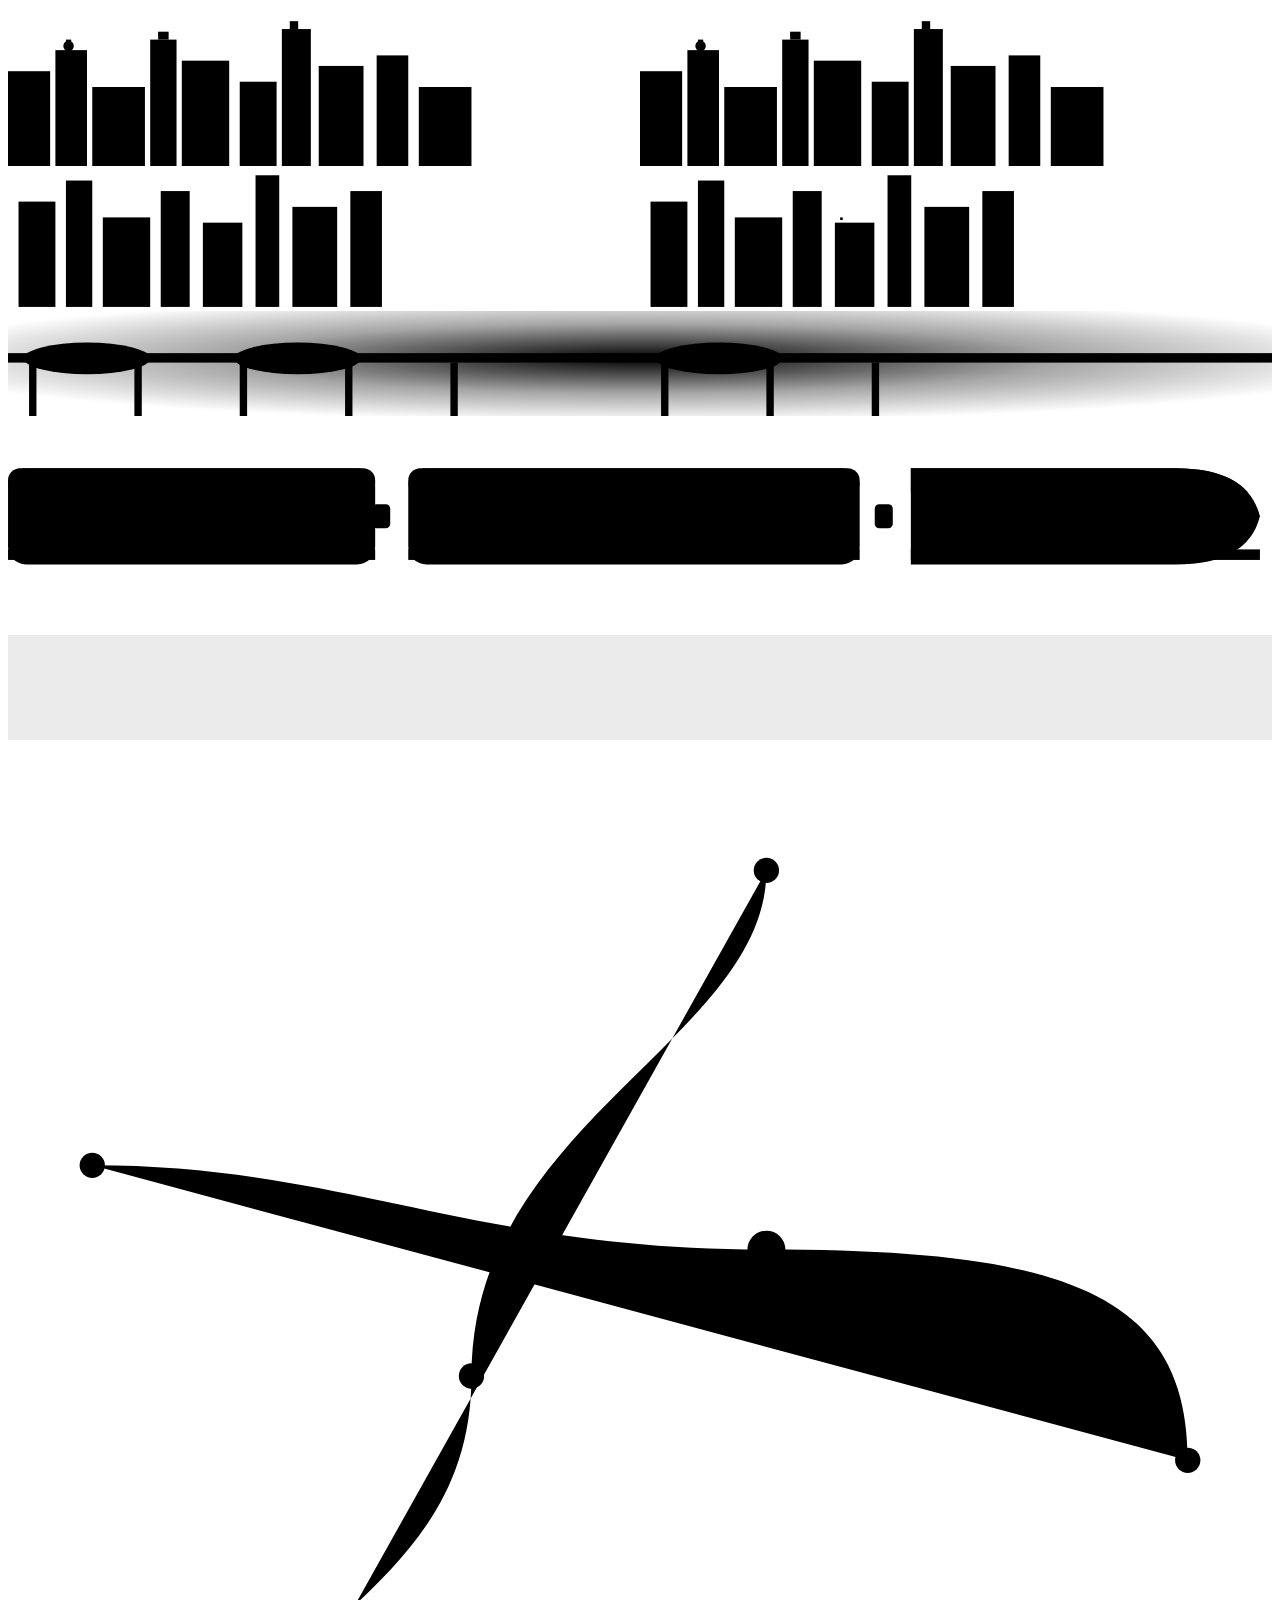
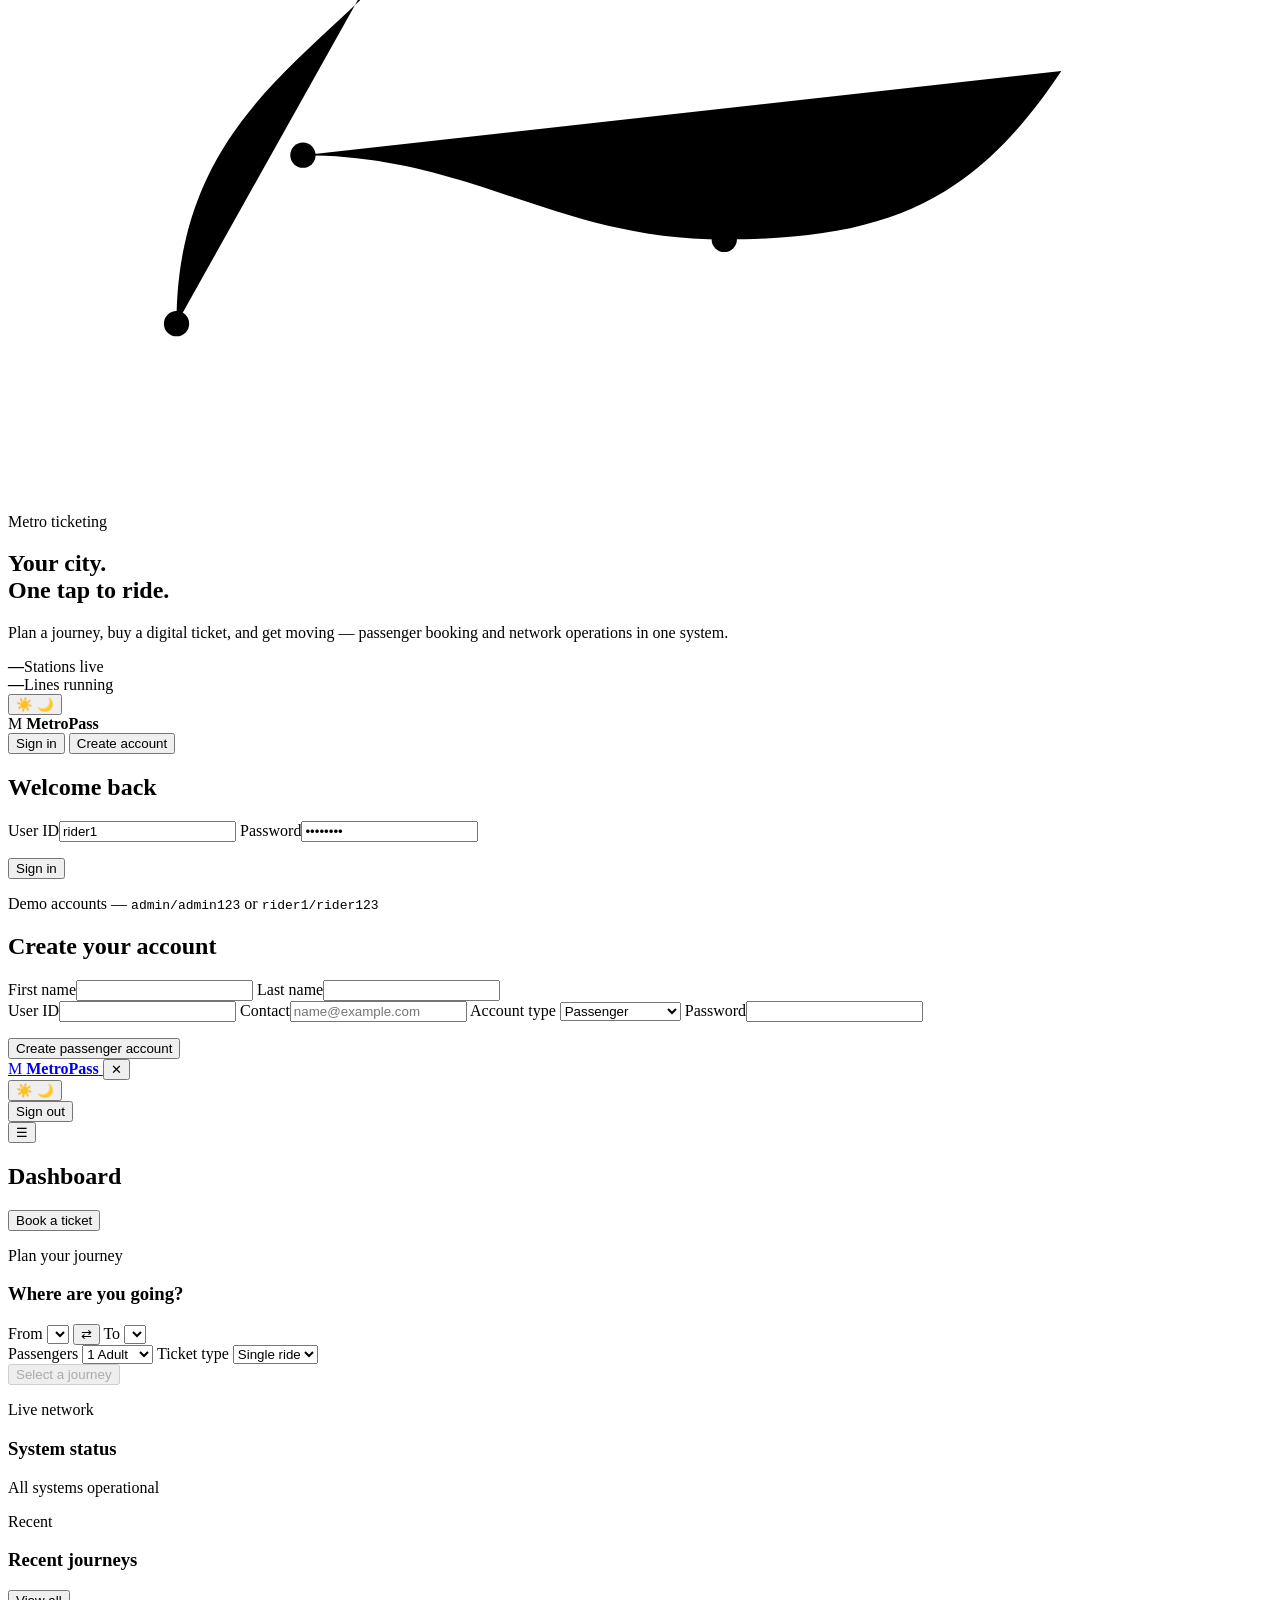
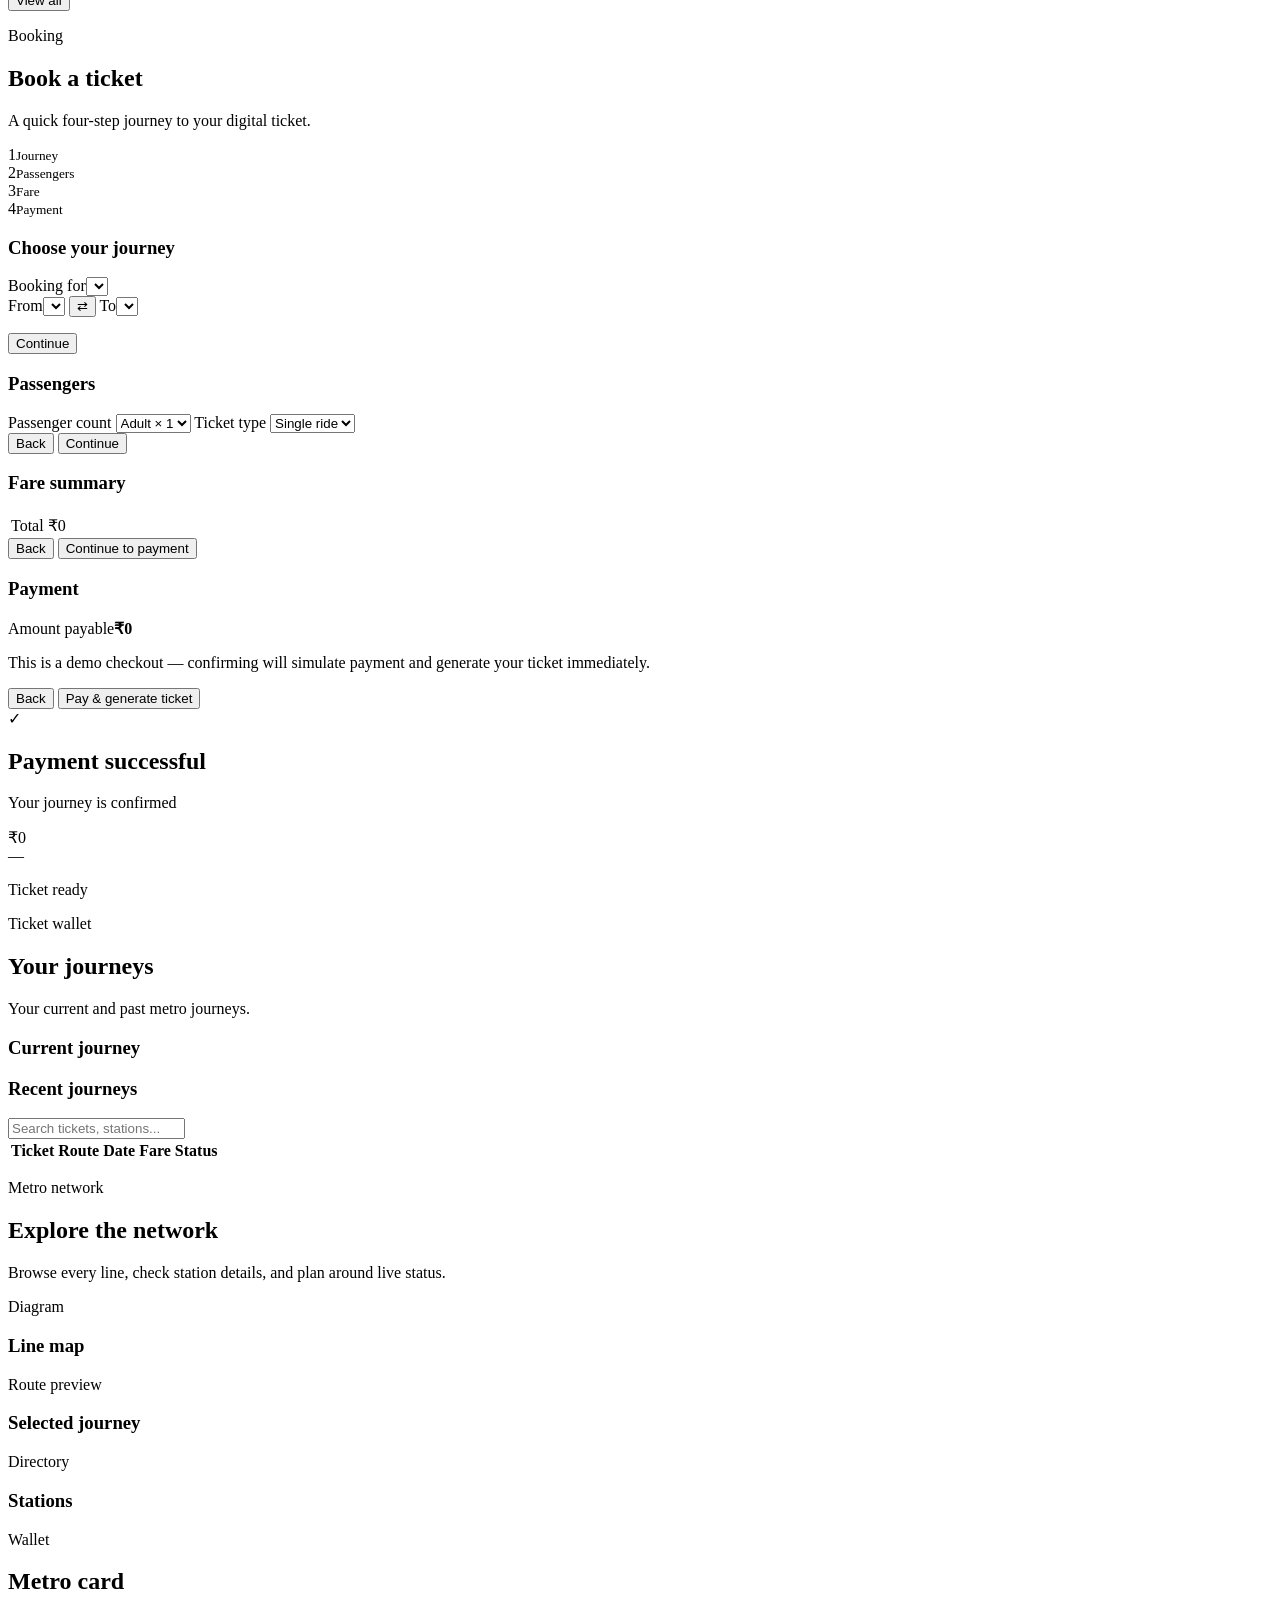
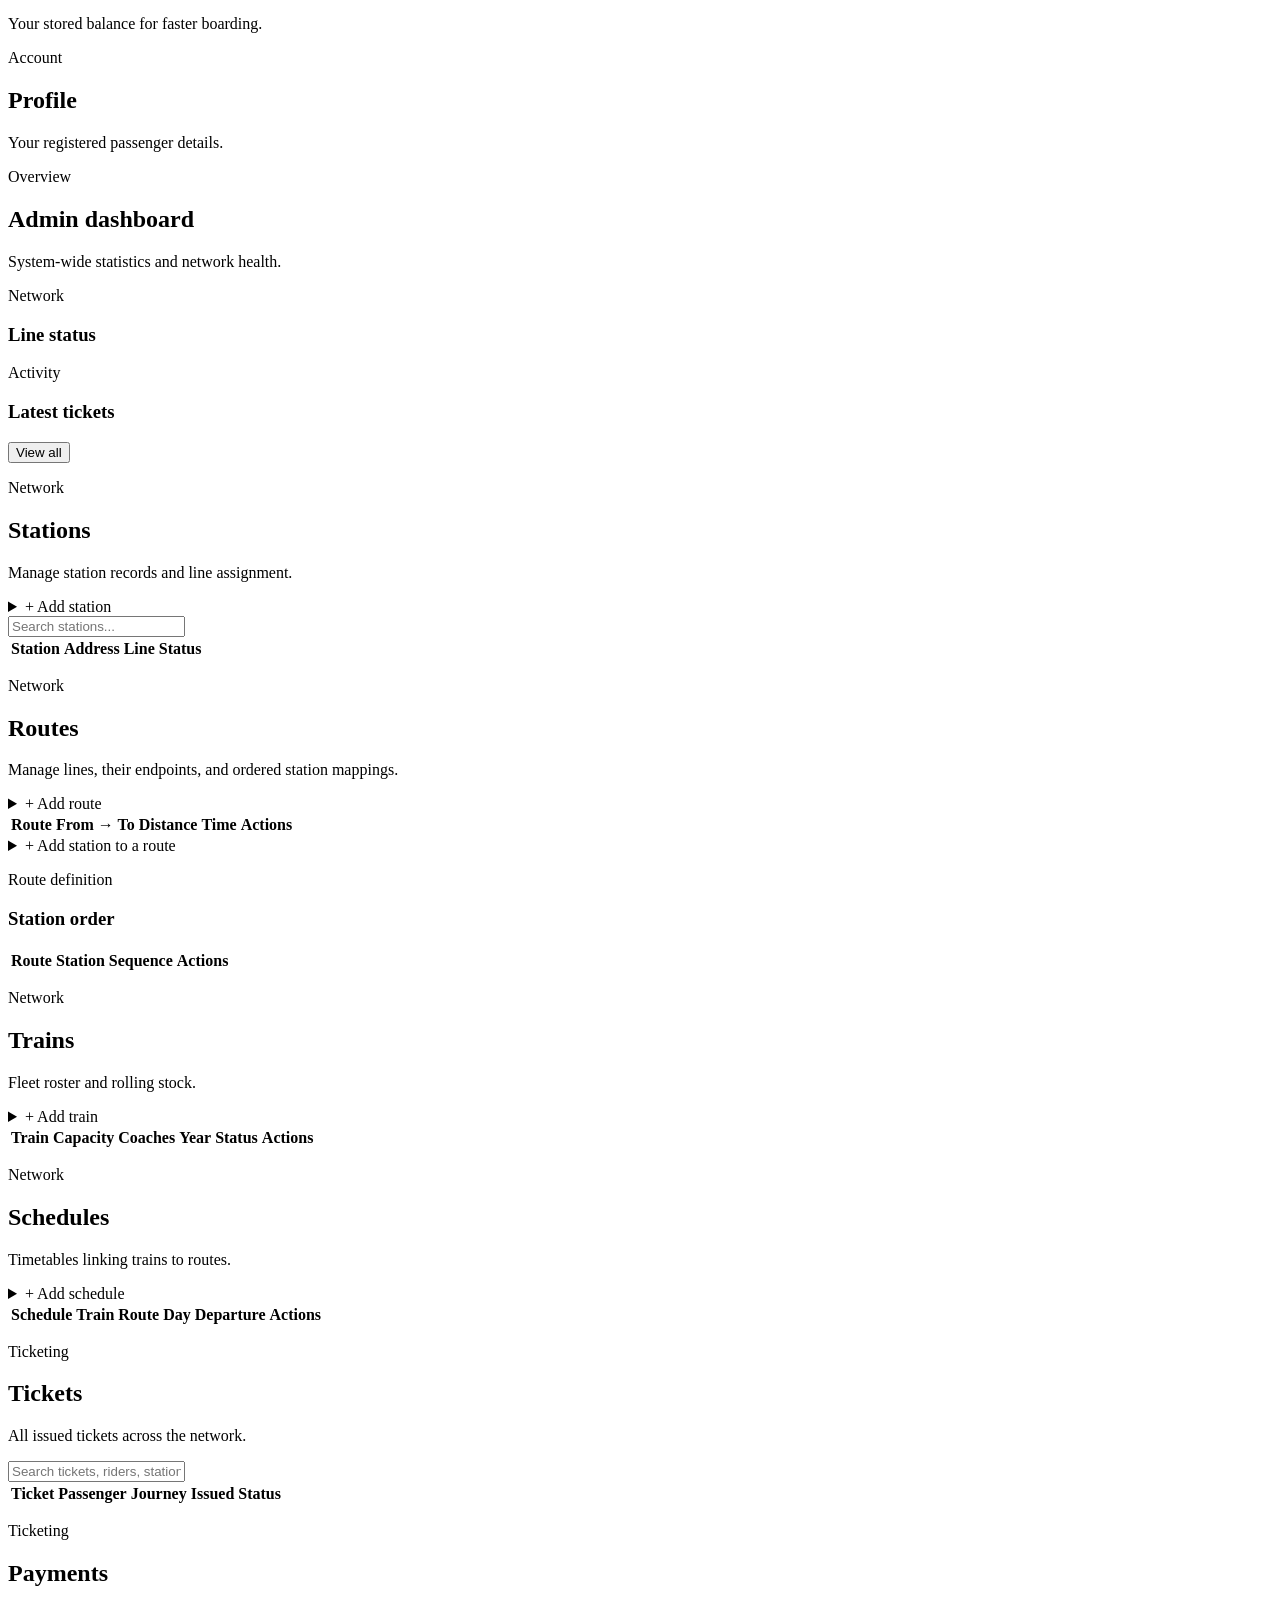
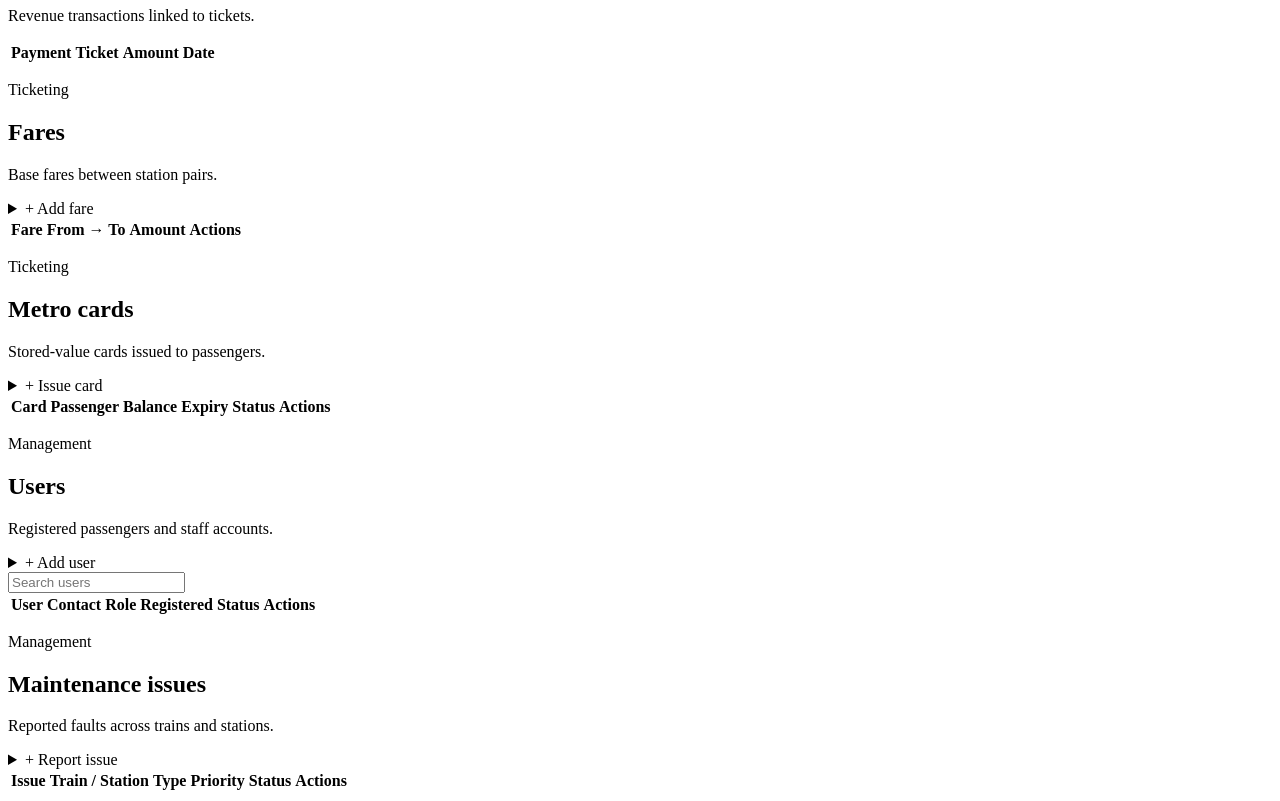
==== commit 4bf23707: "added and divided entity files" ====
--- a/target/classes/static/index.html
+++ b/target/classes/static/index.html
@@ -7,13 +7,12 @@
   <link rel="preconnect" href="https://fonts.googleapis.com">
   <link rel="preconnect" href="https://fonts.gstatic.com" crossorigin>
   <link href="https://fonts.googleapis.com/css2?family=Inter:wght@400;500;600;700;800;900&family=JetBrains+Mono:wght@500;600;700&display=swap" rel="stylesheet">
-  <link rel="stylesheet" href="./styles.css">
-  <link rel="stylesheet" href="./metro-theme.css">
+  <link rel="stylesheet" href="/styles.css">
   <script>
     (function () {
       try {
-        var saved = localStorage.getItem('metroThemeV2');
-        var theme = saved || 'light';
+        var saved = localStorage.getItem('metroTheme');
+        var theme = saved || (window.matchMedia && window.matchMedia('(prefers-color-scheme: dark)').matches ? 'dark' : 'light');
         document.documentElement.setAttribute('data-theme', theme);
         var signedIn = Boolean(localStorage.getItem('metroUser'));
         document.documentElement.setAttribute('data-scene-day', signedIn ? '1' : '0');
@@ -233,12 +232,17 @@
           <h2 class="auth-form-title">Create your account</h2>
           <div class="two-fields">
             <label>First name<input id="signup-first" required></label>
-            <label>Last name<input id="signup-last"></label>
-          </div>
-          <label>User ID<input id="signup-user" autocomplete="username" minlength="3" required><span class="field-hint">At least 3 characters.</span></label>
-          <label>Email<input id="signup-contact" type="email" placeholder="name@example.com" required></label>
-          <label>Password<input id="signup-password" type="password" autocomplete="new-password" minlength="6" maxlength="72" required><span class="field-hint">6 to 72 characters.</span></label>
-          <p class="field-hint">Accounts created here are passenger accounts. Staff accounts are added by an administrator.</p>
+            <label>Last name<input id="signup-last" required></label>
+          </div>
+          <label>User ID<input id="signup-user" autocomplete="username" minlength="3" required></label>
+          <label>Contact<input id="signup-contact" type="email" placeholder="name@example.com" required></label>
+          <label>Account type
+            <select id="signup-role">
+              <option value="USER">Passenger</option>
+              <option value="ADMIN">Admin / operator</option>
+            </select>
+          </label>
+          <label>Password<input id="signup-password" type="password" autocomplete="new-password" minlength="6" required></label>
           <p id="signup-error" class="field-error" role="alert"></p>
           <button id="signup-submit" class="primary-action full" type="submit">
             <span>Create passenger account</span>
@@ -293,7 +297,6 @@
       <!-- ============ HOME / DASHBOARD ============ -->
       <section id="view-dashboard" class="view active-view">
 
-        <div class="dashboard-hero-grid">
         <!-- Passenger hero: journey planner -->
         <section id="journey-card" class="journey-card">
           <div class="journey-card-head">
@@ -349,13 +352,6 @@
             </button>
           </form>
         </section>
-        <aside class="dashboard-transit-panel">
-          <div class="dashboard-transit-heading"><div><p class="eyebrow">YOUR NETWORK</p><h2>Next departures</h2></div><span class="departures-live"><i></i> Schedules</span></div>
-          <div id="dashboard-map-preview" class="dashboard-map-preview" aria-label="Metro route map preview"></div>
-          <div id="dashboard-departures" class="dashboard-departures"></div>
-          <a class="dashboard-network-link" href="#network">Explore all stations <span aria-hidden="true">→</span></a>
-        </aside>
-        </div>
 
         <div id="stats-grid" class="stats-grid stagger"></div>
 
@@ -444,7 +440,7 @@
               <table class="fare-table">
                 <tbody id="fare-breakdown-rows"></tbody>
                 <tfoot>
-                  <tr><td>Estimated total</td><td id="fare-total">₹0</td></tr>
+                  <tr><td>Total</td><td id="fare-total">₹0</td></tr>
                 </tfoot>
               </table>
               <input type="hidden" id="booking-amount">
@@ -458,14 +454,9 @@
               <h3>Payment</h3>
               <div class="route-recap" id="route-recap-4"></div>
               <div class="mock-payment">
-                <div class="mock-payment-row"><span>Estimated amount</span><strong id="payment-amount">₹0</strong></div>
-                <p class="mock-payment-note" id="payment-note">This is a demo checkout. Confirming will simulate payment and generate your ticket immediately.</p>
+                <div class="mock-payment-row"><span>Amount payable</span><strong id="payment-amount">₹0</strong></div>
+                <p class="mock-payment-note">This is a demo checkout — confirming will simulate payment and generate your ticket immediately.</p>
               </div>
-              <fieldset class="pay-method" id="pay-method">
-                <legend>Pay with</legend>
-                <label class="pay-option"><input type="radio" name="payment-method" value="DEMO" checked><span><strong>Demo checkout</strong><small>Simulated payment, no balance used</small></span></label>
-                <label class="pay-option" id="pay-option-card"><input type="radio" name="payment-method" value="METRO_CARD"><span><strong>Metro card</strong><small id="pay-card-note">Checking card</small></span></label>
-              </fieldset>
               <div class="step-actions">
                 <button type="button" class="ghost-action" data-step-prev="3">Back</button>
                 <button class="primary-action large" type="submit" id="booking-submit">
@@ -552,7 +543,7 @@
       <!-- ============ METRO CARD (passenger) ============ -->
       <section id="view-card" class="view">
         <div class="page-heading">
-          <div><p class="eyebrow">WALLET · CITY TRANSIT</p><h2>Your travel wallet</h2><p>Top up once, tap through the network, or switch to an unlimited time pass.</p></div>
+          <div><p class="eyebrow">Wallet</p><h2>Metro card</h2><p>Your stored balance for faster boarding.</p></div>
         </div>
         <div id="metrocard-slot" class="metrocard-slot"></div>
       </section>
@@ -593,11 +584,8 @@
             <summary>+ Add station</summary>
             <form id="station-form" class="form-grid">
               <label>Station ID<input id="station-id" placeholder="ST-NEW" required></label>
-              <label>Station code<input id="station-code" placeholder="Central" required></label>
+              <label>Name<input id="station-code" placeholder="Central" required></label>
               <label>Address<input id="station-address" placeholder="Area or terminal"></label>
-              <label>Latitude<input id="station-lat" type="number" step="any" min="-90" max="90" placeholder="19.4559"></label>
-              <label>Longitude<input id="station-lng" type="number" step="any" min="-180" max="180" placeholder="72.7925"></label>
-              <label>Opened date<input id="station-opened" type="date"></label>
               <label>Line color<input id="station-color" type="color" value="#2563eb"></label>
               <button class="dark-action" type="submit">Save station</button>
             </form>
@@ -630,10 +618,6 @@
               <label>Route name<input id="route-name" placeholder="Purple Line" required></label>
               <label>Start station<select id="route-start" required></select></label>
               <label>End station<select id="route-end" required></select></label>
-              <div class="route-stop-builder">
-                <div class="route-stop-builder-heading"><div><strong>Intermediate stops</strong><span class="field-hint">Optional. Use the arrows to set the travel order.</span></div><button id="route-intermediate-add" class="ghost-action" type="button">+ Add stop</button></div>
-                <div id="route-intermediate-list" class="route-intermediate-list"></div>
-              </div>
               <label>Total distance (km)<input id="route-distance" type="number" min="0.1" step="0.1" required></label>
               <label>Estimated time (minutes)<input id="route-time" type="number" min="1" step="1" required></label>
               <label>Line colour<input id="route-color" type="color" value="#7c3aed"></label>
@@ -655,7 +639,7 @@
             <form id="route-station-form" class="form-grid">
               <label>Route<select id="route-station-route" required></select></label>
               <label>Station<select id="route-station-station" required></select></label>
-              <label>Insert before stop number<input id="route-station-sequence" type="number" min="2" step="1" value="2" required><span class="field-hint">The first and last stops stay fixed; this adds a stop between them.</span></label>
+              <label>Insert before sequence<input id="route-station-sequence" type="number" min="2" step="1" value="2" required></label>
               <button class="dark-action" type="submit">Add stop</button>
             </form>
           </details>
@@ -717,7 +701,6 @@
               </select></label>
               <label>Departure<input id="schedule-departure" type="datetime-local" required></label>
               <label>Arrival<input id="schedule-arrival" type="datetime-local" required></label>
-              <label>Valid from<input id="schedule-valid-from" type="date"><span class="field-hint">Defaults to the departure date.</span></label>
               <label>Valid through<input id="schedule-valid-to" type="date"></label>
               <button class="dark-action" type="submit">Save schedule</button>
             </form>
@@ -760,7 +743,7 @@
         <section class="panel table-panel">
           <div class="table-wrap">
             <table>
-              <thead><tr><th>Payment</th><th>Ticket</th><th>Amount</th><th>Paid with</th><th>Date</th></tr></thead>
+              <thead><tr><th>Payment</th><th>Ticket</th><th>Amount</th><th>Date</th></tr></thead>
               <tbody id="payments-table"></tbody>
             </table>
           </div>
@@ -806,9 +789,6 @@
               <label>Card ID<input id="metrocard-id" placeholder="MC-1003" required></label>
               <label>Passenger<select id="metrocard-passenger" required></select></label>
               <label>Opening balance<input id="metrocard-balance" type="number" min="0" step="0.01" required></label>
-              <label>Issue date<input id="metrocard-issue" type="date" required></label>
-              <label>Expiry date<input id="metrocard-expiry" type="date" required></label>
-              <label class="check-field"><input id="metrocard-active" type="checkbox" checked>Active on issue</label>
               <button class="dark-action" type="submit">Issue card</button>
             </form>
           </details>
@@ -832,14 +812,11 @@
           <details class="admin-form-details">
             <summary>+ Add user</summary>
             <form id="admin-user-form" class="form-grid">
-              <label>User ID<input id="admin-user-id" minlength="3" required><span class="field-hint">At least 3 characters.</span></label>
-              <label>First name<input id="admin-user-first" required></label>
-              <label>Last name (optional)<input id="admin-user-last"></label>
-              <label>Email<input id="admin-user-contact" type="email" required></label>
+              <label>User ID<input id="admin-user-id" required></label>
+              <label>Name<input id="admin-user-name" placeholder="First Last" required></label>
+              <label>Contact<input id="admin-user-contact" type="email" required></label>
               <label>Role<select id="admin-user-role"><option value="USER">Passenger</option><option value="ADMIN">Admin</option></select></label>
-              <label>Assigned station (staff, optional)<select id="admin-user-station"></select></label>
-              <label>Hire date (staff, optional)<input id="admin-user-hire-date" type="date"></label>
-              <label>Password<input id="admin-user-password" type="password" value="password123" minlength="6" maxlength="72" required><span class="field-hint">6 to 72 characters.</span></label>
+              <label>Password<input id="admin-user-password" type="password" value="password123" minlength="6" required></label>
               <button class="dark-action" type="submit">Save user</button>
             </form>
           </details>
@@ -851,7 +828,7 @@
           </div>
           <div class="table-wrap">
             <table>
-              <thead><tr><th>User</th><th>Email</th><th>Role</th><th>Registered</th><th>Status</th><th>Actions</th></tr></thead>
+              <thead><tr><th>User</th><th>Contact</th><th>Role</th><th>Registered</th><th>Status</th><th>Actions</th></tr></thead>
               <tbody id="users-table"></tbody>
             </table>
           </div>
@@ -890,12 +867,6 @@
     </main>
   </div>
 
-  <div id="wake-banner" class="wake-banner" role="status" hidden>Waking up the server. This can take up to a minute after a quiet period.</div>
-  <div id="modal-host"></div>
-
-  <script src="./scene-map.js"></script>
-  <script src="./core.js"></script>
-  <script src="./views.js"></script>
-  <script src="./app.js"></script>
+  <script src="/app.js"></script>
 </body>
 </html>
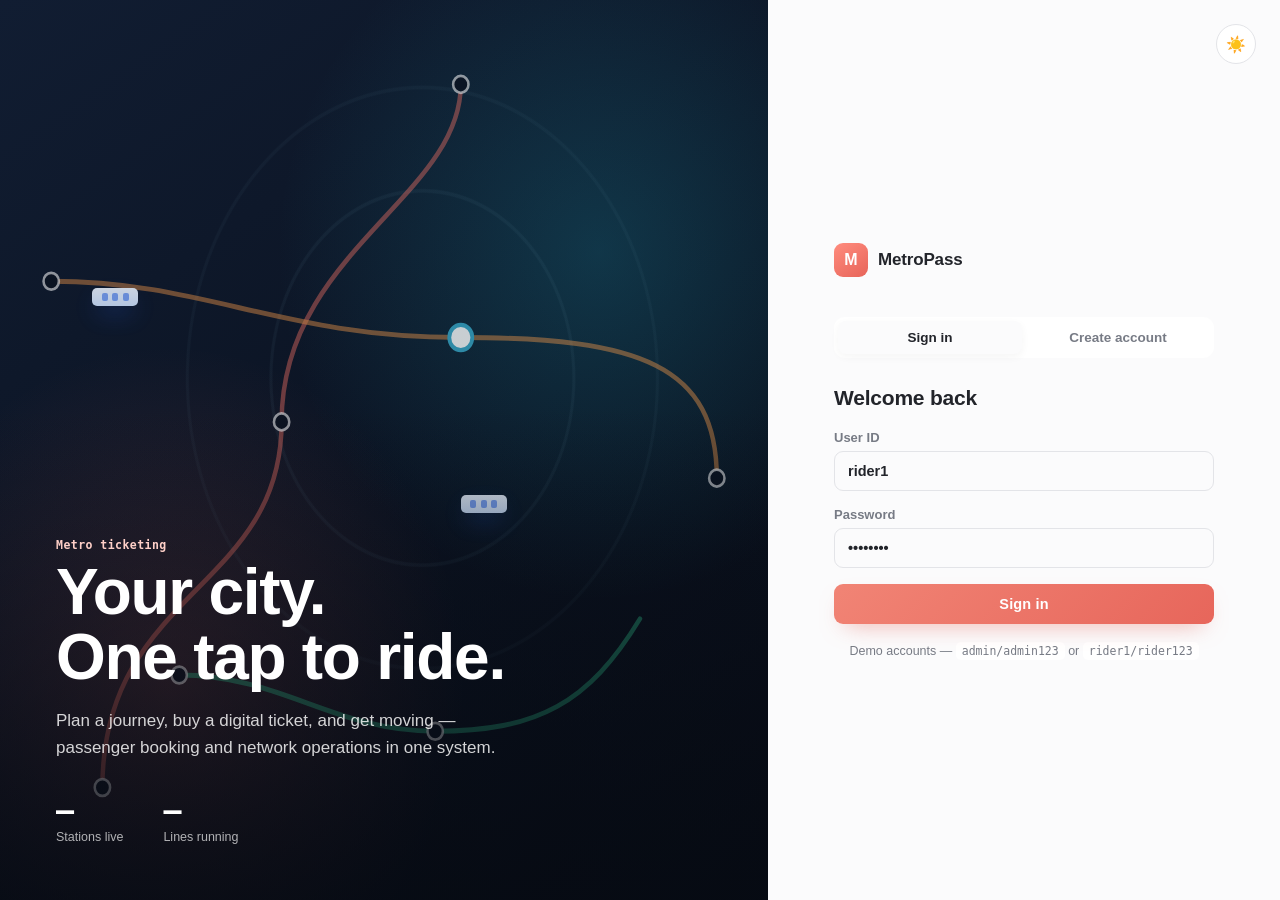
==== commit e46d342f: "merged the latest frontend and updated backend and added few featured to backend that updated fronte" ====
--- a/target/classes/static/index.html
+++ b/target/classes/static/index.html
@@ -7,12 +7,13 @@
   <link rel="preconnect" href="https://fonts.googleapis.com">
   <link rel="preconnect" href="https://fonts.gstatic.com" crossorigin>
   <link href="https://fonts.googleapis.com/css2?family=Inter:wght@400;500;600;700;800;900&family=JetBrains+Mono:wght@500;600;700&display=swap" rel="stylesheet">
-  <link rel="stylesheet" href="/styles.css">
+  <link rel="stylesheet" href="./styles.css">
+  <link rel="stylesheet" href="./metro-theme.css">
   <script>
     (function () {
       try {
-        var saved = localStorage.getItem('metroTheme');
-        var theme = saved || (window.matchMedia && window.matchMedia('(prefers-color-scheme: dark)').matches ? 'dark' : 'light');
+        var saved = localStorage.getItem('metroThemeV2');
+        var theme = saved || 'light';
         document.documentElement.setAttribute('data-theme', theme);
         var signedIn = Boolean(localStorage.getItem('metroUser'));
         document.documentElement.setAttribute('data-scene-day', signedIn ? '1' : '0');
@@ -232,17 +233,12 @@
           <h2 class="auth-form-title">Create your account</h2>
           <div class="two-fields">
             <label>First name<input id="signup-first" required></label>
-            <label>Last name<input id="signup-last" required></label>
-          </div>
-          <label>User ID<input id="signup-user" autocomplete="username" minlength="3" required></label>
-          <label>Contact<input id="signup-contact" type="email" placeholder="name@example.com" required></label>
-          <label>Account type
-            <select id="signup-role">
-              <option value="USER">Passenger</option>
-              <option value="ADMIN">Admin / operator</option>
-            </select>
-          </label>
-          <label>Password<input id="signup-password" type="password" autocomplete="new-password" minlength="6" required></label>
+            <label>Last name<input id="signup-last"></label>
+          </div>
+          <label>User ID<input id="signup-user" autocomplete="username" minlength="3" required><span class="field-hint">At least 3 characters.</span></label>
+          <label>Email<input id="signup-contact" type="email" placeholder="name@example.com" required></label>
+          <label>Password<input id="signup-password" type="password" autocomplete="new-password" minlength="6" maxlength="72" required><span class="field-hint">6 to 72 characters.</span></label>
+          <p class="field-hint">Accounts created here are passenger accounts. Staff accounts are added by an administrator.</p>
           <p id="signup-error" class="field-error" role="alert"></p>
           <button id="signup-submit" class="primary-action full" type="submit">
             <span>Create passenger account</span>
@@ -297,6 +293,7 @@
       <!-- ============ HOME / DASHBOARD ============ -->
       <section id="view-dashboard" class="view active-view">
 
+        <div class="dashboard-hero-grid">
         <!-- Passenger hero: journey planner -->
         <section id="journey-card" class="journey-card">
           <div class="journey-card-head">
@@ -352,6 +349,13 @@
             </button>
           </form>
         </section>
+        <aside class="dashboard-transit-panel">
+          <div class="dashboard-transit-heading"><div><p class="eyebrow">YOUR NETWORK</p><h2>Next departures</h2></div><span class="departures-live"><i></i> Schedules</span></div>
+          <div id="dashboard-map-preview" class="dashboard-map-preview" aria-label="Metro route map preview"></div>
+          <div id="dashboard-departures" class="dashboard-departures"></div>
+          <a class="dashboard-network-link" href="#network">Explore all stations <span aria-hidden="true">→</span></a>
+        </aside>
+        </div>
 
         <div id="stats-grid" class="stats-grid stagger"></div>
 
@@ -440,7 +444,7 @@
               <table class="fare-table">
                 <tbody id="fare-breakdown-rows"></tbody>
                 <tfoot>
-                  <tr><td>Total</td><td id="fare-total">₹0</td></tr>
+                  <tr><td>Estimated total</td><td id="fare-total">₹0</td></tr>
                 </tfoot>
               </table>
               <input type="hidden" id="booking-amount">
@@ -454,9 +458,14 @@
               <h3>Payment</h3>
               <div class="route-recap" id="route-recap-4"></div>
               <div class="mock-payment">
-                <div class="mock-payment-row"><span>Amount payable</span><strong id="payment-amount">₹0</strong></div>
-                <p class="mock-payment-note">This is a demo checkout — confirming will simulate payment and generate your ticket immediately.</p>
+                <div class="mock-payment-row"><span>Estimated amount</span><strong id="payment-amount">₹0</strong></div>
+                <p class="mock-payment-note" id="payment-note">This is a demo checkout. Confirming will simulate payment and generate your ticket immediately.</p>
               </div>
+              <fieldset class="pay-method" id="pay-method">
+                <legend>Pay with</legend>
+                <label class="pay-option"><input type="radio" name="payment-method" value="DEMO" checked><span><strong>Demo checkout</strong><small>Simulated payment, no balance used</small></span></label>
+                <label class="pay-option" id="pay-option-card"><input type="radio" name="payment-method" value="METRO_CARD"><span><strong>Metro card</strong><small id="pay-card-note">Checking card</small></span></label>
+              </fieldset>
               <div class="step-actions">
                 <button type="button" class="ghost-action" data-step-prev="3">Back</button>
                 <button class="primary-action large" type="submit" id="booking-submit">
@@ -543,7 +552,7 @@
       <!-- ============ METRO CARD (passenger) ============ -->
       <section id="view-card" class="view">
         <div class="page-heading">
-          <div><p class="eyebrow">Wallet</p><h2>Metro card</h2><p>Your stored balance for faster boarding.</p></div>
+          <div><p class="eyebrow">WALLET · CITY TRANSIT</p><h2>Your travel wallet</h2><p>Top up once, tap through the network, or switch to an unlimited time pass.</p></div>
         </div>
         <div id="metrocard-slot" class="metrocard-slot"></div>
       </section>
@@ -584,8 +593,11 @@
             <summary>+ Add station</summary>
             <form id="station-form" class="form-grid">
               <label>Station ID<input id="station-id" placeholder="ST-NEW" required></label>
-              <label>Name<input id="station-code" placeholder="Central" required></label>
+              <label>Station code<input id="station-code" placeholder="Central" required></label>
               <label>Address<input id="station-address" placeholder="Area or terminal"></label>
+              <label>Latitude<input id="station-lat" type="number" step="any" min="-90" max="90" placeholder="19.4559"></label>
+              <label>Longitude<input id="station-lng" type="number" step="any" min="-180" max="180" placeholder="72.7925"></label>
+              <label>Opened date<input id="station-opened" type="date"></label>
               <label>Line color<input id="station-color" type="color" value="#2563eb"></label>
               <button class="dark-action" type="submit">Save station</button>
             </form>
@@ -618,6 +630,10 @@
               <label>Route name<input id="route-name" placeholder="Purple Line" required></label>
               <label>Start station<select id="route-start" required></select></label>
               <label>End station<select id="route-end" required></select></label>
+              <div class="route-stop-builder">
+                <div class="route-stop-builder-heading"><div><strong>Intermediate stops</strong><span class="field-hint">Optional. Use the arrows to set the travel order.</span></div><button id="route-intermediate-add" class="ghost-action" type="button">+ Add stop</button></div>
+                <div id="route-intermediate-list" class="route-intermediate-list"></div>
+              </div>
               <label>Total distance (km)<input id="route-distance" type="number" min="0.1" step="0.1" required></label>
               <label>Estimated time (minutes)<input id="route-time" type="number" min="1" step="1" required></label>
               <label>Line colour<input id="route-color" type="color" value="#7c3aed"></label>
@@ -639,7 +655,7 @@
             <form id="route-station-form" class="form-grid">
               <label>Route<select id="route-station-route" required></select></label>
               <label>Station<select id="route-station-station" required></select></label>
-              <label>Insert before sequence<input id="route-station-sequence" type="number" min="2" step="1" value="2" required></label>
+              <label>Insert before stop number<input id="route-station-sequence" type="number" min="2" step="1" value="2" required><span class="field-hint">The first and last stops stay fixed; this adds a stop between them.</span></label>
               <button class="dark-action" type="submit">Add stop</button>
             </form>
           </details>
@@ -701,6 +717,7 @@
               </select></label>
               <label>Departure<input id="schedule-departure" type="datetime-local" required></label>
               <label>Arrival<input id="schedule-arrival" type="datetime-local" required></label>
+              <label>Valid from<input id="schedule-valid-from" type="date"><span class="field-hint">Defaults to the departure date.</span></label>
               <label>Valid through<input id="schedule-valid-to" type="date"></label>
               <button class="dark-action" type="submit">Save schedule</button>
             </form>
@@ -743,7 +760,7 @@
         <section class="panel table-panel">
           <div class="table-wrap">
             <table>
-              <thead><tr><th>Payment</th><th>Ticket</th><th>Amount</th><th>Date</th></tr></thead>
+              <thead><tr><th>Payment</th><th>Ticket</th><th>Amount</th><th>Paid with</th><th>Date</th></tr></thead>
               <tbody id="payments-table"></tbody>
             </table>
           </div>
@@ -789,6 +806,9 @@
               <label>Card ID<input id="metrocard-id" placeholder="MC-1003" required></label>
               <label>Passenger<select id="metrocard-passenger" required></select></label>
               <label>Opening balance<input id="metrocard-balance" type="number" min="0" step="0.01" required></label>
+              <label>Issue date<input id="metrocard-issue" type="date" required></label>
+              <label>Expiry date<input id="metrocard-expiry" type="date" required></label>
+              <label class="check-field"><input id="metrocard-active" type="checkbox" checked>Active on issue</label>
               <button class="dark-action" type="submit">Issue card</button>
             </form>
           </details>
@@ -812,11 +832,14 @@
           <details class="admin-form-details">
             <summary>+ Add user</summary>
             <form id="admin-user-form" class="form-grid">
-              <label>User ID<input id="admin-user-id" required></label>
-              <label>Name<input id="admin-user-name" placeholder="First Last" required></label>
-              <label>Contact<input id="admin-user-contact" type="email" required></label>
+              <label>User ID<input id="admin-user-id" minlength="3" required><span class="field-hint">At least 3 characters.</span></label>
+              <label>First name<input id="admin-user-first" required></label>
+              <label>Last name (optional)<input id="admin-user-last"></label>
+              <label>Email<input id="admin-user-contact" type="email" required></label>
               <label>Role<select id="admin-user-role"><option value="USER">Passenger</option><option value="ADMIN">Admin</option></select></label>
-              <label>Password<input id="admin-user-password" type="password" value="password123" minlength="6" required></label>
+              <label>Assigned station (staff, optional)<select id="admin-user-station"></select></label>
+              <label>Hire date (staff, optional)<input id="admin-user-hire-date" type="date"></label>
+              <label>Password<input id="admin-user-password" type="password" value="password123" minlength="6" maxlength="72" required><span class="field-hint">6 to 72 characters.</span></label>
               <button class="dark-action" type="submit">Save user</button>
             </form>
           </details>
@@ -828,7 +851,7 @@
           </div>
           <div class="table-wrap">
             <table>
-              <thead><tr><th>User</th><th>Contact</th><th>Role</th><th>Registered</th><th>Status</th><th>Actions</th></tr></thead>
+              <thead><tr><th>User</th><th>Email</th><th>Role</th><th>Registered</th><th>Status</th><th>Actions</th></tr></thead>
               <tbody id="users-table"></tbody>
             </table>
           </div>
@@ -867,6 +890,12 @@
     </main>
   </div>
 
-  <script src="/app.js"></script>
+  <div id="wake-banner" class="wake-banner" role="status" hidden>Waking up the server. This can take up to a minute after a quiet period.</div>
+  <div id="modal-host"></div>
+
+  <script src="./scene-map.js"></script>
+  <script src="./core.js"></script>
+  <script src="./views.js"></script>
+  <script src="./app.js"></script>
 </body>
 </html>
--- a/target/classes/static/styles.css
+++ b/target/classes/static/styles.css
@@ -0,0 +1,1370 @@
+/* ============================================================
+   MetroPass — design tokens
+   Light + dark themes, one shared shape/motion language.
+============================================================ */
+:root {
+  --mono: 'JetBrains Mono', monospace;
+  --sans: 'Inter', sans-serif;
+  --radius: 14px;
+  --radius-sm: 9px;
+
+  /* motion */
+  --ease: cubic-bezier(.22, .8, .36, 1);
+  --ease-out: cubic-bezier(.16, 1, .3, 1);
+  --dur-fast: .15s;
+  --dur: .28s;
+  --dur-slow: .5s;
+}
+
+/* -------- Light theme (default) -------- */
+:root,
+:root[data-theme="light"] {
+  --navy: #0B1220;
+  --navy-soft: #131c2e;
+  --ink: #0F172A;
+  --muted: #64748B;
+  --line: #DDE4EE;
+  --paper: #F5F7FA;
+  --white: #FFFFFF;
+  --surface: #FFFFFF;
+  --surface-2: #F5F7FA;
+  --overlay: rgba(9, 13, 22, .5);
+  --shadow: 0 1px 2px rgba(16, 24, 38, .04), 0 10px 28px -14px rgba(16, 24, 38, .18);
+  --shadow-lift: 0 24px 60px -20px rgba(11, 18, 32, .35);
+  --shadow-pop: 0 18px 40px -12px rgba(22, 104, 242, .28);
+  --scrollbar: #cbd5e1;
+  --blue: #1668F2;
+  --blue-dark: #114fc0;
+  --blue-soft: #eaf1fe;
+  --cyan: #0EA5E9;
+  --green: #16A34A;
+  --green-soft: #ecfdf3;
+  --red: #DC2626;
+  --red-soft: #fef2f2;
+  --amber: #D97706;
+  --amber-soft: #fffbeb;
+  --line-blue: #2563EB;
+  --line-coral: #F27662;
+  --line-teal: #18A58A;
+  --line-violet: #8B6FE8;
+  color-scheme: light;
+}
+
+/* -------- Dark theme -------- */
+:root[data-theme="dark"] {
+  --navy: #05070B;
+  --navy-soft: #080B10;
+  --ink: #F8FAFC;
+  --muted: #94A3B8;
+  --line: rgba(255,255,255,.08);
+  --paper: #05070B;
+  --white: #101722;
+  --surface: #0C1119;
+  --surface-2: #080B10;
+  --overlay: rgba(2, 3, 6, .68);
+  --shadow: 0 1px 2px rgba(0, 0, 0, .35), 0 10px 28px -14px rgba(0, 0, 0, .6);
+  --shadow-lift: 0 24px 60px -20px rgba(0, 0, 0, .75);
+  --shadow-pop: 0 18px 40px -12px rgba(56, 189, 248, .3);
+  --scrollbar: #1c2531;
+  --blue: #1677FF;
+  --blue-dark: #0f5fdb;
+  --blue-soft: rgba(22, 119, 255, .16);
+  --cyan: #38BDF8;
+  --green: #22C55E;
+  --green-soft: rgba(34, 197, 94, .16);
+  --red: #EF4444;
+  --red-soft: rgba(239, 68, 68, .16);
+  --amber: #F59E0B;
+  --amber-soft: rgba(245, 158, 11, .16);
+  --line-blue: #4D8BFF;
+  --line-coral: #FF8B78;
+  --line-teal: #43C7AA;
+  --line-violet: #B49AFF;
+  color-scheme: dark;
+}
+
+@media (prefers-reduced-motion: reduce) {
+  :root { --dur-fast: 0s; --dur: 0s; --dur-slow: 0s; }
+}
+
+* { box-sizing: border-box; }
+html { -webkit-text-size-adjust: 100%; scroll-behavior: smooth; }
+body {
+  margin: 0; background: var(--paper); color: var(--ink); font-family: var(--sans);
+  -webkit-font-smoothing: antialiased;
+  transition: background var(--dur) var(--ease), color var(--dur) var(--ease);
+}
+button, input, select { font: inherit; color: inherit; }
+button { cursor: pointer; }
+a { color: inherit; }
+.hidden { display: none !important; }
+.mobile-only { display: none; }
+:focus-visible { outline: 2px solid var(--cyan); outline-offset: 2px; }
+
+::-webkit-scrollbar { width: 10px; height: 10px; }
+::-webkit-scrollbar-track { background: transparent; }
+::-webkit-scrollbar-thumb { background: var(--scrollbar); border-radius: 20px; border: 2.5px solid var(--paper); }
+
+.eyebrow { margin: 0 0 8px; color: var(--muted); font: 600 11.5px var(--mono); letter-spacing: .04em; }
+
+/* ===================== SHARED TRANSITIONS ===================== */
+.panel, .stat-card, .metro-ticket, .wallet-card, .journey-card, .booking-card,
+input, select, .primary-action, .ghost-action, .dark-action, .danger-action,
+.nav-item, .icon-button, .badge, .status-tag, .auth-tab {
+  transition: background var(--dur) var(--ease), color var(--dur) var(--ease),
+              border-color var(--dur) var(--ease), box-shadow var(--dur) var(--ease);
+}
+
+/* ===================== ENTRANCE MOTION ===================== */
+@keyframes rise-in {
+  from { opacity: 0; transform: translateY(10px); }
+  to   { opacity: 1; transform: translateY(0); }
+}
+@keyframes fade-in {
+  from { opacity: 0; }
+  to   { opacity: 1; }
+}
+@keyframes pop-in {
+  from { opacity: 0; transform: scale(.94); }
+  to   { opacity: 1; transform: scale(1); }
+}
+
+.view.active-view { animation: fade-in var(--dur-slow) var(--ease-out); }
+.view.active-view > * { animation: rise-in var(--dur-slow) var(--ease-out) backwards; }
+.view.active-view > *:nth-child(1) { animation-delay: .02s; }
+.view.active-view > *:nth-child(2) { animation-delay: .07s; }
+.view.active-view > *:nth-child(3) { animation-delay: .12s; }
+.view.active-view > *:nth-child(4) { animation-delay: .17s; }
+.view.active-view > *:nth-child(n+5) { animation-delay: .2s; }
+
+@media (prefers-reduced-motion: reduce) {
+  .view.active-view, .view.active-view > * { animation: none; }
+}
+
+/* Stagger helper applied via JS to freshly-rendered list/grid children */
+.stagger > * { animation: rise-in var(--dur) var(--ease-out) backwards; }
+.stagger > *:nth-child(1) { animation-delay: .00s; }
+.stagger > *:nth-child(2) { animation-delay: .04s; }
+.stagger > *:nth-child(3) { animation-delay: .08s; }
+.stagger > *:nth-child(4) { animation-delay: .12s; }
+.stagger > *:nth-child(5) { animation-delay: .16s; }
+.stagger > *:nth-child(6) { animation-delay: .2s; }
+.stagger > *:nth-child(n+7) { animation-delay: .24s; }
+
+/* ===================== AUTH ===================== */
+.auth-screen { min-height: 100vh; display: grid; grid-template-columns: 1.2fr .8fr; }
+
+.auth-visual {
+  position: relative; overflow: hidden; padding: 56px;
+  display: flex; align-items: flex-end;
+  background: color-mix(in srgb, var(--navy) 55%, transparent);
+  color: white;
+}
+.rail-canvas { position: absolute; inset: 0; }
+.line-map { position: absolute; inset: 0; width: 100%; height: 100%; opacity: .9; }
+.line-path {
+  fill: none; stroke-width: 3.5; stroke-linecap: round; opacity: .55;
+  stroke-dasharray: 1400; stroke-dashoffset: 1400;
+  animation: draw-line 2.2s var(--ease-out) forwards;
+}
+.line-blue { stroke: var(--blue); }
+.line-orange { stroke: #f2994a; animation-delay: .15s; }
+.line-green { stroke: #34d399; animation-delay: .3s; }
+@keyframes draw-line { to { stroke-dashoffset: 0; } }
+.line-stop {
+  fill: var(--navy); stroke: rgba(255,255,255,.7); stroke-width: 2;
+  opacity: 0; animation: pop-in .4s var(--ease-out) 1.6s forwards;
+}
+.line-stop.interchange {
+  fill: white; stroke: var(--cyan); stroke-width: 3;
+  animation: pop-in .4s var(--ease-out) 1.6s forwards, pulse-ring 2.6s ease-in-out 2.2s infinite;
+}
+@keyframes pulse-ring {
+  0%, 100% { filter: drop-shadow(0 0 0 rgba(14,165,233,0)); }
+  50% { filter: drop-shadow(0 0 6px rgba(14,165,233,.9)); }
+}
+@media (prefers-reduced-motion: reduce) {
+  .line-path { animation: none; stroke-dashoffset: 0; }
+  .line-stop { animation: none; opacity: 1; }
+}
+
+.train-chip {
+  position: absolute; width: 46px; height: 18px; border-radius: 5px;
+  background: linear-gradient(180deg, #eaf3ff, #cfe3ff);
+  box-shadow: 0 10px 24px -6px rgba(37, 99, 235, .7);
+  display: flex; align-items: center; justify-content: space-evenly; padding: 0 5px;
+}
+.train-chip span { width: 6px; height: 8px; border-radius: 2px; background: rgba(37,99,235,.55); }
+.train-chip.t1 { top: 32%; left: 12%; animation: glide1 9s ease-in-out infinite; }
+.train-chip.t2 { top: 55%; left: 60%; animation: glide2 11s ease-in-out infinite; }
+@keyframes glide1 { 0%,100% { transform: translate(0,0) rotate(-8deg); } 50% { transform: translate(120px,-70px) rotate(-8deg); } }
+@keyframes glide2 { 0%,100% { transform: translate(0,0) rotate(4deg); } 50% { transform: translate(-90px,50px) rotate(4deg); } }
+@media (prefers-reduced-motion: reduce) { .train-chip { animation: none; } }
+
+.auth-copy { position: relative; max-width: 620px; }
+.auth-copy .eyebrow { color: #8fc4ff; animation: rise-in .5s var(--ease-out) .1s backwards; }
+.auth-copy h1 { margin: 0 0 18px; font-size: clamp(38px, 5vw, 64px); line-height: 1.02; letter-spacing: -.02em; font-weight: 800; animation: rise-in .55s var(--ease-out) .18s backwards; }
+.auth-lede { margin: 0 0 32px; color: #c3cee0; font-size: 17px; max-width: 480px; line-height: 1.55; animation: rise-in .55s var(--ease-out) .26s backwards; }
+.auth-stats { display: flex; gap: 40px; animation: rise-in .55s var(--ease-out) .34s backwards; }
+.auth-stats div { display: flex; flex-direction: column; }
+.auth-stats strong { font: 700 30px var(--mono); color: white; }
+.auth-stats span { color: #93a1ba; font-size: 12.5px; margin-top: 2px; }
+
+.auth-panel { display: flex; flex-direction: column; justify-content: center; padding: 40px; background: var(--surface); position: relative; }
+.auth-panel-inner { width: 100%; max-width: 380px; margin: 0 auto; animation: rise-in .5s var(--ease-out) .1s backwards; }
+.brand-row { display: flex; align-items: center; gap: 10px; text-decoration: none; margin-bottom: 40px; }
+.brand-mark {
+  width: 34px; height: 34px; border-radius: 9px; display: grid; place-items: center;
+  background: linear-gradient(160deg, var(--blue), var(--cyan)); color: white; font-weight: 800; font-size: 16px;
+  flex-shrink: 0;
+}
+.brand-row strong { font-size: 17px; letter-spacing: -.01em; }
+
+.theme-toggle {
+  position: absolute; top: 24px; right: 24px;
+  width: 40px; height: 40px; border-radius: 50%; border: 1.5px solid var(--line);
+  background: var(--surface-2); color: var(--ink); font-size: 16px;
+  display: grid; place-items: center; z-index: 3;
+  transition: background var(--dur) var(--ease), border-color var(--dur) var(--ease), transform var(--dur-fast) var(--ease);
+}
+.theme-toggle:hover { border-color: var(--blue); transform: rotate(-14deg) scale(1.06); }
+.theme-toggle:active { transform: rotate(-14deg) scale(.94); }
+.theme-toggle .icon-sun, .theme-toggle .icon-moon { display: none; }
+:root[data-theme="light"] .theme-toggle .icon-sun,
+:root:not([data-theme]) .theme-toggle .icon-sun { display: block; }
+:root[data-theme="dark"] .theme-toggle .icon-moon { display: block; }
+.sidebar .theme-toggle { position: static; border-color: rgba(255,255,255,.16); background: rgba(255,255,255,.06); color: #e6ecf7; }
+.sidebar .theme-toggle:hover { border-color: rgba(255,255,255,.4); background: rgba(255,255,255,.1); }
+
+.auth-tabs { display: flex; gap: 4px; background: var(--surface-2); padding: 4px; border-radius: 11px; margin-bottom: 28px; position: relative; }
+.auth-tab { flex: 1; padding: 9px 0; border: none; background: transparent; border-radius: 8px; font-weight: 600; font-size: 13.5px; color: var(--muted); position: relative; z-index: 1; }
+.auth-tab.active { background: var(--surface); color: var(--ink); box-shadow: var(--shadow); }
+
+.auth-form { display: none; flex-direction: column; gap: 16px; }
+.auth-form.active-auth-form { display: flex; animation: rise-in var(--dur) var(--ease-out); }
+.auth-form-title { margin: 0 0 4px; font-size: 21px; font-weight: 800; letter-spacing: -.01em; }
+.auth-form label { display: flex; flex-direction: column; gap: 6px; font-size: 13px; font-weight: 600; color: var(--muted); }
+.auth-form input, .auth-form select {
+  padding: 11px 13px; border: 1.5px solid var(--line); border-radius: var(--radius-sm);
+  font-size: 14.5px; color: var(--ink); background: var(--surface);
+}
+.auth-form input:focus, .auth-form select:focus { border-color: var(--blue); box-shadow: 0 0 0 3px rgba(37,99,235,.15); outline: none; }
+.two-fields { display: grid; grid-template-columns: 1fr 1fr; gap: 14px; }
+.field-error {
+  margin: -6px 0 0; color: var(--red); font-size: 12.5px; font-weight: 600; min-height: 1px;
+  animation: shake .35s var(--ease);
+}
+.field-error:empty { display: none; animation: none; }
+@keyframes shake {
+  10%, 90% { transform: translateX(-1px); }
+  20%, 80% { transform: translateX(2px); }
+  30%, 50%, 70% { transform: translateX(-4px); }
+  40%, 60% { transform: translateX(4px); }
+}
+
+.primary-action {
+  display: inline-flex; align-items: center; justify-content: center; gap: 8px;
+  background: linear-gradient(135deg, var(--blue), var(--blue-dark)); color: white; border: none;
+  padding: 12px 22px; border-radius: var(--radius-sm); font-weight: 700; font-size: 14.5px;
+  box-shadow: 0 10px 24px -10px rgba(37,99,235,.65);
+  letter-spacing: .01em; position: relative; overflow: hidden;
+  transition: transform var(--dur-fast) var(--ease), box-shadow var(--dur-fast) var(--ease), filter var(--dur-fast) var(--ease);
+}
+.primary-action::after {
+  content: ""; position: absolute; inset: 0; border-radius: inherit;
+  background: radial-gradient(circle, rgba(255,255,255,.35) 0%, transparent 60%);
+  opacity: 0; transform: scale(.4); transition: opacity var(--dur-fast) var(--ease), transform var(--dur) var(--ease);
+}
+.primary-action:hover { filter: brightness(1.06); box-shadow: 0 14px 28px -10px rgba(37,99,235,.75); transform: translateY(-1px); }
+.primary-action:active { transform: translateY(1px) scale(.99); }
+.primary-action:active::after { opacity: 1; transform: scale(1.4); transition: none; }
+.primary-action:disabled { opacity: .5; cursor: not-allowed; filter: none; box-shadow: none; transform: none; }
+.primary-action.full { width: 100%; }
+.primary-action.large { padding: 14px 22px; font-size: 15px; }
+.primary-action.compact { padding: 9px 16px; font-size: 13.5px; }
+
+.ghost-action { background: transparent; border: 1.5px solid var(--line); color: var(--ink); padding: 10px 18px; border-radius: var(--radius-sm); font-weight: 600; font-size: 13.5px; }
+.ghost-action:hover { border-color: var(--blue); background: var(--blue-soft); }
+.ghost-action:active { transform: scale(.98); }
+
+.dark-action { background: var(--navy); color: white; border: none; padding: 10px 18px; border-radius: var(--radius-sm); font-weight: 700; font-size: 13.5px; }
+.dark-action:hover { background: #1a2540; transform: translateY(-1px); }
+.dark-action:active { transform: translateY(0); }
+
+.danger-action { background: var(--red-soft); color: var(--red); border: 1px solid rgba(220,38,38,.3); padding: 6px 12px; border-radius: 7px; font-weight: 600; font-size: 12.5px; }
+.danger-action:hover { background: rgba(220,38,38,.16); }
+
+.text-action { background: none; border: none; color: var(--blue); font-weight: 600; font-size: 13px; padding: 0; }
+.text-action:hover { text-decoration: underline; }
+
+.demo-hint { margin: 4px 0 0; font-size: 12.5px; color: var(--muted); text-align: center; }
+.demo-hint code { background: var(--surface-2); padding: 2px 6px; border-radius: 5px; font-family: var(--mono); font-size: 11.5px; }
+
+/* ===================== APP SHELL ===================== */
+.app-shell { display: grid; grid-template-columns: 246px 1fr; min-height: 100vh; }
+
+.sidebar {
+  background: var(--navy); color: #e6ecf7; padding: 22px 16px; display: flex; flex-direction: column;
+  position: sticky; top: 0; height: 100vh; transition: background var(--dur) var(--ease);
+}
+.sidebar-top { display: flex; align-items: center; justify-content: space-between; margin-bottom: 8px; }
+.sidebar .brand-row { margin-bottom: 22px; color: white; }
+.sidebar .brand-row strong { color: white; }
+.icon-button { background: transparent; border: none; color: inherit; font-size: 18px; padding: 6px; line-height: 1; border-radius: 8px; }
+.icon-button:hover { background: rgba(255,255,255,.08); }
+
+.nav-list { display: flex; flex-direction: column; gap: 2px; flex: 1; }
+.nav-item {
+  display: flex; align-items: center; gap: 11px; padding: 10px 12px; border-radius: 9px;
+  color: #a9b6cc; text-decoration: none; font-size: 14px; font-weight: 500; position: relative;
+}
+.nav-item .nav-icon { font-size: 15px; width: 18px; text-align: center; flex-shrink: 0; transition: transform var(--dur-fast) var(--ease); }
+.nav-item:hover { background: rgba(255,255,255,.06); color: white; }
+.nav-item:hover .nav-icon { transform: scale(1.12); }
+.nav-item.active { background: linear-gradient(135deg, rgba(37,99,235,.85), rgba(14,165,233,.55)); color: white; font-weight: 600; }
+.nav-group-label { padding: 16px 12px 6px; font: 600 10.5px var(--mono); letter-spacing: .06em; color: #5f6d87; text-transform: uppercase; }
+
+.account-box { border-top: 1px solid rgba(255,255,255,.1); padding-top: 16px; margin-top: 10px; display: flex; flex-direction: column; gap: 4px; }
+.account-id-row { margin-bottom: 2px; display: flex; align-items: center; justify-content: space-between; gap: 8px; }
+.pill { display: inline-block; background: rgba(14,165,233,.15); color: var(--cyan); padding: 3px 9px; border-radius: 20px; font: 600 11px var(--mono); }
+.account-box strong { color: white; font-size: 14px; }
+.account-box small { color: #8894ab; font-size: 12px; margin-bottom: 8px; }
+#signout-button { margin-top: 8px; color: #cfd8e8; border-color: rgba(255,255,255,.18); background: transparent; }
+#signout-button:hover { border-color: rgba(255,255,255,.4); background: rgba(255,255,255,.06); }
+
+.sidebar-scrim { display: none; }
+
+.workspace { min-width: 0; }
+.topbar {
+  display: flex; align-items: center; justify-content: space-between; gap: 16px;
+  padding: 20px 32px; background: color-mix(in srgb, var(--paper) 85%, transparent); backdrop-filter: blur(6px);
+  position: sticky; top: 0; z-index: 5; border-bottom: 1px solid var(--line);
+}
+.topbar-titles { min-width: 0; }
+.topbar-titles h2 { margin: 2px 0 0; font-size: 21px; letter-spacing: -.01em; }
+
+.toast {
+  position: fixed; bottom: 24px; left: 50%; transform: translate(-50%, 20px) scale(.96);
+  background: var(--navy); color: white; padding: 12px 20px; border-radius: 10px; font-size: 13.5px; font-weight: 600;
+  opacity: 0; pointer-events: none; transition: opacity var(--dur) var(--ease-out), transform var(--dur) var(--ease-out);
+  z-index: 60; box-shadow: var(--shadow-lift);
+}
+.toast.show { opacity: 1; transform: translate(-50%, 0) scale(1); }
+.toast.error { background: var(--red); }
+
+.view { display: none; padding: 28px 32px 56px; max-width: 1180px; }
+.view.active-view { display: block; }
+
+.page-heading { margin-bottom: 22px; }
+.page-heading h2 { margin: 0 0 4px; font-size: 25px; letter-spacing: -.01em; }
+.page-heading p { margin: 0; color: var(--muted); font-size: 14px; }
+
+/* ===================== JOURNEY CARD (home hero) ===================== */
+.journey-card {
+  background: linear-gradient(135deg, rgba(11,18,32,.92) 0%, rgba(15,25,45,.92) 60%, rgba(8,11,16,.92) 100%);
+  border: 1px solid var(--line);
+  border-radius: 20px; padding: 30px 30px 26px; color: white; margin-bottom: 22px;
+  box-shadow: var(--shadow-lift); position: relative; overflow: hidden;
+  backdrop-filter: blur(14px);
+}
+.journey-card::after {
+  content: ""; position: absolute; inset: 0; pointer-events: none;
+  background: radial-gradient(400px 200px at 90% -10%, rgba(14,165,233,.25), transparent 70%);
+}
+.journey-card-head { position: relative; margin-bottom: 20px; }
+.journey-card-head .eyebrow { color: #8fc4ff; }
+.journey-card-head h1 { margin: 0; font-size: clamp(22px, 3vw, 30px); font-weight: 800; letter-spacing: -.01em; }
+
+.journey-form { position: relative; display: flex; flex-direction: column; gap: 16px; }
+.journey-stations { display: grid; grid-template-columns: 1fr auto 1fr; align-items: end; gap: 10px; }
+.journey-field { display: flex; flex-direction: column; gap: 6px; font-size: 12px; font-weight: 600; color: #b9c6dc; }
+.journey-field.narrow { max-width: 220px; }
+.journey-field select {
+  padding: 12px 13px; border-radius: 11px; border: 1.5px solid rgba(255,255,255,.14);
+  background: rgba(255,255,255,.06); color: white; font-size: 14.5px; font-weight: 600;
+  appearance: none; background-image: linear-gradient(45deg, transparent 50%, #b9c6dc 50%), linear-gradient(135deg, #b9c6dc 50%, transparent 50%);
+  background-position: calc(100% - 18px) center, calc(100% - 13px) center; background-size: 5px 5px, 5px 5px; background-repeat: no-repeat;
+  transition: border-color var(--dur-fast) var(--ease), background var(--dur-fast) var(--ease);
+}
+.journey-field select:focus { border-color: var(--cyan); outline: none; }
+.journey-field select option { color: var(--ink); }
+.journey-options { display: flex; gap: 14px; flex-wrap: wrap; }
+
+.swap-button {
+  width: 38px; height: 38px; border-radius: 50%; border: 1.5px solid rgba(255,255,255,.18);
+  background: rgba(255,255,255,.08); color: white; font-size: 15px; flex-shrink: 0; margin-bottom: 1px;
+  transition: transform var(--dur) var(--ease), background var(--dur-fast) var(--ease);
+}
+.swap-button:hover { background: rgba(14,165,233,.25); transform: rotate(180deg); }
+
+.journey-summary {
+  background: rgba(255,255,255,.07); border: 1px solid rgba(255,255,255,.1); border-radius: 13px; padding: 14px 18px;
+  animation: rise-in var(--dur) var(--ease-out);
+}
+.journey-summary-route { display: flex; align-items: center; gap: 10px; font-size: 15px; font-weight: 700; margin-bottom: 10px; }
+.journey-summary-label { margin-bottom: 6px; font-size: 10.5px; }
+.route-arrow { color: var(--cyan); }
+.journey-summary-stats { display: flex; gap: 28px; }
+.journey-summary-stats strong { display: block; font: 700 18px var(--mono); }
+.journey-summary-stats span { color: #9fb0cc; font-size: 11.5px; }
+
+/* ===================== STATS ===================== */
+.stats-grid { display: grid; grid-template-columns: repeat(4, 1fr); gap: 14px; margin-bottom: 22px; }
+.stat-card {
+  background: var(--surface); border-radius: var(--radius); padding: 18px 18px 16px; box-shadow: var(--shadow);
+  display: flex; flex-direction: column; gap: 6px; border: 1px solid var(--line);
+}
+.stat-card:hover { transform: translateY(-2px); box-shadow: var(--shadow-pop); }
+.stat-card span { color: var(--muted); font-size: 12.5px; font-weight: 600; }
+.stat-card strong { font-size: 24px; font-weight: 800; letter-spacing: -.01em; font-family: var(--mono); }
+.stat-card.accent { background: linear-gradient(135deg, var(--blue), var(--blue-dark)); border: none; }
+.stat-card.accent span, .stat-card.accent strong { color: white; }
+
+/* ===================== PANELS / SPLIT GRID ===================== */
+.split-grid { display: grid; grid-template-columns: 1fr 1fr; gap: 16px; }
+.panel { background: var(--surface); border-radius: var(--radius); padding: 20px 22px; border: 1px solid var(--line); box-shadow: var(--shadow); }
+.panel-heading { display: flex; align-items: flex-start; justify-content: space-between; gap: 12px; margin-bottom: 16px; }
+.panel-heading h3 { margin: 0; font-size: 16px; }
+.status-ok { background: var(--green-soft); color: var(--green); font: 600 12px var(--sans); padding: 5px 11px; border-radius: 20px; white-space: nowrap; }
+.status-ok::before { content: "●"; margin-right: 5px; font-size: 8px; animation: blink-dot 2s ease-in-out infinite; }
+@keyframes blink-dot { 0%, 100% { opacity: 1; } 50% { opacity: .35; } }
+
+.line-status-list { display: flex; flex-direction: column; gap: 10px; }
+.line-status-row { display: flex; align-items: center; gap: 10px; padding: 9px 0; border-bottom: 1px solid var(--line); font-size: 14px; }
+.line-status-row:last-child { border-bottom: none; padding-bottom: 0; }
+.line-dot { width: 10px; height: 10px; border-radius: 50%; flex-shrink: 0; }
+.line-status-row strong { flex: 1; font-weight: 600; }
+.status-tag { font-size: 12px; font-weight: 700; padding: 3px 10px; border-radius: 20px; }
+.status-tag.operational { background: var(--green-soft); color: var(--green); }
+.status-tag.maintenance { background: var(--amber-soft); color: var(--amber); }
+.status-tag.delayed { background: var(--amber-soft); color: var(--amber); }
+.status-tag.closed { background: var(--red-soft); color: var(--red); }
+
+.live-line-row { display: flex; align-items: center; gap: 10px; padding: 9px 0; border-bottom: 1px solid var(--line); font-size: 14px; }
+.live-line-row:last-child { border-bottom: none; padding-bottom: 0; }
+.live-line-row strong { flex: 1; font-weight: 600; }
+.live-signal { font-size: 9px; letter-spacing: 2px; color: var(--cyan); }
+.next-train-line { margin: 12px 0 0; font-size: 13px; color: var(--muted); font-weight: 600; }
+.next-train-line:not(:empty)::before { content: "🚆 "; }
+
+.activity-list { display: flex; flex-direction: column; gap: 4px; }
+.activity-row { display: flex; align-items: center; justify-content: space-between; gap: 12px; padding: 11px 0; border-bottom: 1px solid var(--line); }
+.activity-row:last-child { border-bottom: none; }
+.activity-row strong { font-size: 14px; font-weight: 600; display: block; }
+.activity-row small { color: var(--muted); font-size: 12px; font-family: var(--mono); }
+.fare-chip { background: var(--surface-2); color: var(--ink); font: 600 11.5px var(--mono); padding: 4px 10px; border-radius: 20px; white-space: nowrap; }
+
+.empty-state { color: var(--muted); font-size: 13.5px; padding: 20px 4px; text-align: center; animation: fade-in var(--dur) var(--ease); }
+
+/* ===================== BOOKING FLOW ===================== */
+.booking-layout { display: grid; grid-template-columns: 200px 1fr; gap: 28px; align-items: start; }
+.booking-steps-rail { display: flex; flex-direction: column; align-items: flex-start; gap: 0; position: sticky; top: 96px; }
+.step-dot { display: flex; align-items: center; gap: 12px; color: var(--muted); }
+.step-dot span {
+  width: 30px; height: 30px; border-radius: 50%; background: var(--surface); border: 2px solid var(--line);
+  display: grid; place-items: center; font-weight: 700; font-size: 13px; flex-shrink: 0;
+  transition: all var(--dur) var(--ease);
+}
+.step-dot small { font-weight: 600; font-size: 13px; }
+.step-dot.active span { border-color: var(--blue); background: var(--blue); color: white; box-shadow: 0 0 0 4px rgba(37,99,235,.18); }
+.step-dot.active small, .step-dot.done small { color: var(--ink); }
+.step-dot.done span { background: var(--green); border-color: var(--green); color: white; }
+.step-line { width: 2px; height: 26px; background: var(--line); margin-left: 14px; position: relative; overflow: hidden; }
+.step-line::after {
+  content: ""; position: absolute; inset: 0; background: var(--green); transform: scaleY(0); transform-origin: top;
+  transition: transform var(--dur-slow) var(--ease);
+}
+.step-dot.done + .step-line::after { transform: scaleY(1); }
+
+.booking-card { background: var(--surface); border-radius: var(--radius); padding: 28px; border: 1px solid var(--line); box-shadow: var(--shadow); }
+.booking-step { display: none; flex-direction: column; gap: 16px; }
+.booking-step.active-step { display: flex; animation: rise-in var(--dur) var(--ease-out); }
+.booking-step h3 { margin: 0 0 4px; font-size: 18px; }
+.admin-only-field { display: flex; flex-direction: column; gap: 6px; font-size: 12.5px; font-weight: 600; color: var(--muted); }
+.admin-only-field select { padding: 10px 12px; border-radius: var(--radius-sm); border: 1.5px solid var(--line); background: var(--surface); }
+
+.booking-step .journey-stations { background: none; padding: 0; }
+.booking-step .journey-field { color: var(--muted); }
+.booking-step .journey-field select {
+  color: var(--ink); background-color: var(--surface); border: 1.5px solid var(--line);
+  background-image: linear-gradient(45deg, transparent 50%, var(--muted) 50%), linear-gradient(135deg, var(--muted) 50%, transparent 50%);
+}
+.booking-step .swap-button { background: var(--surface-2); border-color: var(--line); color: var(--ink); }
+.booking-step .swap-button:hover { background: var(--blue-soft); }
+
+.route-recap { display: flex; align-items: center; gap: 10px; background: var(--surface-2); border-radius: 11px; padding: 12px 16px; font-weight: 700; font-size: 15px; animation: rise-in var(--dur) var(--ease-out); }
+.route-recap .route-arrow { color: var(--blue); }
+
+.fare-table { width: 100%; border-collapse: collapse; font-size: 14px; }
+.fare-table td { padding: 9px 0; border-bottom: 1px dashed var(--line); }
+.fare-table td:last-child { text-align: right; font-family: var(--mono); font-weight: 600; }
+.fare-table tfoot td { border-bottom: none; border-top: 2px solid var(--ink); font-weight: 800; font-size: 16px; padding-top: 12px; }
+
+.mock-payment { background: var(--surface-2); border-radius: 12px; padding: 18px; }
+.mock-payment-row { display: flex; justify-content: space-between; align-items: center; margin-bottom: 8px; }
+.mock-payment-row strong { font-family: var(--mono); font-size: 20px; }
+.mock-payment-note { margin: 0; color: var(--muted); font-size: 12.5px; line-height: 1.5; }
+
+.step-actions { display: flex; gap: 10px; justify-content: flex-end; margin-top: 6px; }
+
+/* ===================== TICKET SUCCESS ===================== */
+.ticket-success { max-width: 460px; margin: 40px auto; text-align: center; display: flex; flex-direction: column; align-items: center; gap: 6px; }
+.success-badge {
+  width: 56px; height: 56px; border-radius: 50%; background: var(--green-soft); color: var(--green);
+  display: grid; place-items: center; font-size: 26px; font-weight: 800; margin-bottom: 8px;
+  animation: success-pop .5s var(--ease-out);
+}
+@keyframes success-pop {
+  0% { transform: scale(0); opacity: 0; }
+  60% { transform: scale(1.15); opacity: 1; }
+  100% { transform: scale(1); }
+}
+.ticket-success h2 { margin: 0; font-size: 22px; }
+.ticket-success p { margin: 0 0 20px; color: var(--muted); }
+
+/* Staged reveal: confirmation first, ticket slides/fades in after a short hold */
+.success-stage { display: flex; flex-direction: column; align-items: center; gap: 2px; transition: opacity .3s var(--ease), transform .3s var(--ease); }
+.success-stage.success-stage-exit { opacity: 0; transform: translateY(-8px) scale(.97); pointer-events: none; position: absolute; }
+.success-amount { font-family: var(--mono); font-size: 34px; font-weight: 800; margin: 10px 0 4px; }
+.success-route { color: var(--muted); font-weight: 700; letter-spacing: .01em; margin-bottom: 4px; }
+.success-ready-label { margin: 10px 0 0; font-size: 12.5px; text-transform: uppercase; letter-spacing: .08em; color: var(--muted); animation: blink-dot 1.4s ease-in-out infinite; }
+.ticket-reveal-stage { width: 100%; display: flex; flex-direction: column; align-items: center; gap: 6px; opacity: 0; transform: translateY(16px); transition: opacity .5s var(--ease-out), transform .5s var(--ease-out); }
+.ticket-reveal-stage.ticket-reveal-in { opacity: 1; transform: translateY(0); }
+@media (prefers-reduced-motion: reduce) {
+  .success-stage, .ticket-reveal-stage { transition: none; }
+  .success-ready-label { animation: none; }
+}
+#success-ticket-slot { width: 100%; margin-bottom: 24px; }
+
+/* ===================== TICKET CARD ===================== */
+.metro-ticket {
+  position: relative; background: linear-gradient(150deg, #0b0f16 0%, #121b2c 55%, #0a0e15 100%);
+  border-radius: 18px; color: white; padding: 22px 24px; overflow: hidden;
+  box-shadow: var(--shadow-lift); width: 100%; max-width: 420px;
+}
+.metro-ticket:hover { transform: translateY(-3px); box-shadow: 0 30px 70px -22px rgba(11,18,32,.45); }
+.metro-ticket::before {
+  content: ""; position: absolute; inset: 0; background: radial-gradient(300px 140px at 100% 0%, rgba(14,165,233,.28), transparent 70%);
+  pointer-events: none;
+}
+.metro-ticket::after {
+  content: ""; position: absolute; inset: 14px auto 14px 0; width: 4px; border-radius: 0 5px 5px 0;
+  background: linear-gradient(180deg, var(--line-blue), var(--line-coral) 52%, var(--line-teal)); opacity: .95;
+}
+.metro-ticket-head { display: flex; align-items: center; justify-content: space-between; margin-bottom: 18px; position: relative; }
+.metro-ticket-brand { font-weight: 800; letter-spacing: .04em; font-size: 13px; color: #8fc4ff; }
+.metro-ticket-type { font: 600 10.5px var(--mono); color: #9fb0cc; background: rgba(255,255,255,.08); padding: 3px 9px; border-radius: 20px; }
+.metro-ticket-route { display: flex; align-items: center; gap: 10px; margin-bottom: 4px; position: relative; }
+.metro-ticket-route strong { font-size: 19px; font-weight: 800; letter-spacing: -.01em; }
+.metro-ticket-route .route-arrow { color: var(--cyan); font-size: 16px; }
+.metro-ticket-times { display: flex; gap: 10px; color: #b9c6dc; font: 600 12.5px var(--mono); margin-bottom: 18px; }
+.metro-ticket-divider { border: none; border-top: 2px dashed rgba(255,255,255,.18); margin: 0 0 18px; position: relative; }
+.metro-ticket-divider::before, .metro-ticket-divider::after {
+  content: ""; position: absolute; top: -11px; width: 22px; height: 22px; border-radius: 50%; background: var(--paper);
+}
+.metro-ticket-divider::before { left: -24px; }
+.metro-ticket-divider::after { right: -24px; }
+.metro-ticket-body { display: flex; justify-content: space-between; align-items: flex-end; gap: 16px; position: relative; }
+.metro-ticket-meta { display: flex; flex-direction: column; gap: 10px; }
+.metro-ticket-fare { font: 800 24px var(--mono); }
+.metro-ticket-pax { color: #b9c6dc; font-size: 12.5px; }
+.metro-ticket-id { color: #7d8ba5; font: 600 11px var(--mono); }
+.metro-ticket-qr { background: white; border-radius: 10px; padding: 7px; flex-shrink: 0; position: relative; overflow: hidden; }
+.metro-ticket-qr canvas { display: block; width: 76px; height: 76px; image-rendering: pixelated; }
+.qr-scan-line {
+  position: absolute; left: 7px; right: 7px; top: 7px; height: 2px;
+  background: linear-gradient(90deg, transparent, rgba(37,99,235,.55), transparent);
+  animation: qr-scan 2.6s ease-in-out infinite;
+}
+@keyframes qr-scan {
+  0%, 100% { transform: translateY(0); opacity: 0; }
+  10% { opacity: 1; }
+  50% { transform: translateY(76px); opacity: 1; }
+  90% { opacity: 1; }
+}
+@media (prefers-reduced-motion: reduce) { .qr-scan-line { animation: none; display: none; } }
+.metro-ticket-status-row { display: flex; align-items: center; justify-content: space-between; margin-top: 18px; position: relative; }
+.metro-ticket-status { display: flex; align-items: center; gap: 7px; font: 700 12px var(--sans); letter-spacing: .02em; }
+.metro-ticket-status.active { color: #6ee7b7; }
+.metro-ticket-status.used, .metro-ticket-status.expired { color: #94a3b8; }
+.metro-ticket-status::before { content: "●"; font-size: 8px; }
+.metro-ticket-status.active::before { animation: blink-dot 2s ease-in-out infinite; }
+.metro-ticket-actions { display: flex; gap: 8px; }
+.metro-ticket-actions button {
+  background: rgba(255,255,255,.08); border: 1px solid rgba(255,255,255,.16); color: white;
+  padding: 6px 12px; border-radius: 8px; font-size: 12px; font-weight: 600;
+  transition: background var(--dur-fast) var(--ease), transform var(--dur-fast) var(--ease);
+}
+.metro-ticket-actions button:hover { background: rgba(255,255,255,.16); transform: translateY(-1px); }
+
+.active-tickets-row { display: flex; gap: 18px; flex-wrap: wrap; margin-bottom: 4px; }
+.ticket-section { margin-bottom: 26px; }
+.ticket-section-title { font-size: 16px; margin: 0 0 12px; }
+.ticket-section-title.no-margin { margin: 0; margin-right: auto; }
+
+/* ===================== TABLES ===================== */
+.table-panel { padding: 0; overflow: hidden; }
+.table-toolbar { display: flex; align-items: center; gap: 12px; padding: 16px 20px; border-bottom: 1px solid var(--line); flex-wrap: wrap; background: var(--surface); border-radius: var(--radius) var(--radius) 0 0; }
+.search-input { flex: 1; min-width: 160px; padding: 9px 13px; border: 1.5px solid var(--line); border-radius: 9px; font-size: 13.5px; background: var(--surface); }
+.search-input:focus { border-color: var(--blue); outline: none; box-shadow: 0 0 0 3px rgba(37,99,235,.12); }
+.count-label { color: var(--muted); font-size: 12.5px; font-weight: 600; white-space: nowrap; }
+.table-wrap { overflow-x: auto; }
+table { width: 100%; border-collapse: collapse; min-width: 560px; }
+thead th { text-align: left; padding: 11px 20px; font-size: 11.5px; font-weight: 700; color: var(--muted); text-transform: uppercase; letter-spacing: .04em; background: var(--surface-2); white-space: nowrap; }
+tbody td { padding: 13px 20px; border-top: 1px solid var(--line); font-size: 13.5px; vertical-align: middle; }
+tbody tr { transition: background var(--dur-fast) var(--ease); }
+tbody tr:hover { background: var(--surface-2); }
+tbody td strong { display: block; font-weight: 600; font-size: 13.5px; }
+tbody td small { color: var(--muted); font-size: 11.5px; font-family: var(--mono); }
+.badge { font-size: 11.5px; font-weight: 700; padding: 4px 10px; border-radius: 20px; white-space: nowrap; }
+.badge.good { background: var(--green-soft); color: var(--green); }
+.badge.muted { background: var(--surface-2); color: var(--muted); }
+.badge.warn { background: var(--amber-soft); color: var(--amber); }
+
+/* ===================== NETWORK ===================== */
+.network-grid { display: grid; grid-template-columns: 1.5fr 1fr; gap: 16px; align-items: start; }
+.map-panel { min-height: 420px; }
+.network-map { position: relative; width: 100%; height: 380px; }
+.network-map svg { width: 100%; height: 100%; }
+.network-station-label { font: 600 11.5px var(--sans); fill: var(--ink); }
+
+/* Route highlighting */
+.network-line-active { transition: stroke-width var(--dur) var(--ease), opacity var(--dur) var(--ease); }
+.network-segment-highlight { opacity: 0; stroke-dasharray: 4 3000; animation: network-segment-draw 1.1s var(--ease-out) forwards, network-segment-fade .2s ease-out forwards; filter: drop-shadow(0 0 4px rgba(56,189,248,.55)); }
+@keyframes network-segment-draw { from { stroke-dashoffset: 3000; } to { stroke-dashoffset: 0; } }
+@keyframes network-segment-fade { to { opacity: 1; } }
+.network-node { cursor: pointer; transition: opacity var(--dur) var(--ease); }
+.network-node circle, .network-node text { transition: r var(--dur) var(--ease), opacity var(--dur) var(--ease); }
+.network-node:hover circle { r: 9; }
+.network-node-dim { opacity: .28; }
+.network-node-active circle { filter: drop-shadow(0 0 5px rgba(56,189,248,.6)); }
+@media (prefers-reduced-motion: reduce) { .network-segment-highlight { animation: none; opacity: 1; stroke-dasharray: none; } }
+
+/* Route preview card under the map */
+.network-selection-summary { background: var(--surface-2); border-radius: 12px; padding: 14px 16px; margin-top: 4px; }
+.network-selection-summary .route-recap { background: transparent; padding: 0 0 10px; margin-bottom: 10px; border-bottom: 1px solid var(--line); }
+.network-selection-summary .journey-summary-stats { display: grid; grid-template-columns: repeat(3, 1fr); gap: 10px; margin-bottom: 10px; }
+.network-selection-summary .journey-summary-stats strong { display: block; font-size: 16px; }
+.network-selection-summary .journey-summary-stats span { font-size: 11.5px; color: var(--muted); }
+
+/* Station info slide-over */
+.station-panel-scrim {
+  display: none; position: fixed; inset: 0; background: var(--overlay); z-index: 60;
+  opacity: 0; transition: opacity var(--dur) var(--ease);
+}
+.station-panel-scrim.show { display: block; opacity: 1; }
+.station-panel {
+  position: fixed; top: 0; right: 0; height: 100vh; width: 340px; max-width: 88vw;
+  background: var(--surface); border-left: 1px solid var(--line); box-shadow: var(--shadow-lift);
+  z-index: 61; transform: translateX(100%); transition: transform .28s var(--ease-out); padding: 22px; overflow-y: auto;
+}
+.station-panel.open { transform: translateX(0); }
+.station-panel-head { display: flex; align-items: flex-start; justify-content: space-between; gap: 10px; margin-bottom: 14px; }
+.station-panel-head h3 { margin: 0 0 2px; font-size: 19px; }
+.station-panel-head p { margin: 0; color: var(--muted); font-size: 13px; }
+.station-panel-lines { display: flex; flex-wrap: wrap; gap: 6px; margin-bottom: 12px; }
+.line-chip { display: inline-flex; align-items: center; gap: 6px; padding: 4px 10px; border-radius: 20px; font: 600 12px var(--sans); background: var(--surface-2); background: color-mix(in srgb, var(--chip-color) 16%, transparent); color: var(--chip-color); }
+.line-chip::before { content: ""; width: 7px; height: 7px; border-radius: 50%; background: var(--chip-color); }
+.interchange-chip { display: inline-flex; align-items: center; padding: 4px 10px; border-radius: 20px; font: 600 12px var(--sans); background: var(--surface-2); color: var(--ink); }
+.station-panel-status { font-weight: 700; font-size: 13.5px; margin-bottom: 16px; }
+.station-panel-trains { background: var(--surface-2); border-radius: 12px; padding: 12px 14px; margin-bottom: 18px; }
+.next-train-row { display: flex; justify-content: space-between; padding: 5px 0; font-size: 13.5px; }
+.next-train-row strong { font-family: var(--mono); }
+.next-train-note { margin: 6px 0 0; font-size: 11px; color: var(--muted); }
+.station-panel-actions { display: flex; flex-direction: column; gap: 8px; }
+.station-panel-actions .primary-action { width: 100%; justify-content: center; }
+.station-panel-actions .ghost-action { width: 100%; justify-content: center; }
+.stack-list { display: flex; flex-direction: column; gap: 2px; max-height: 400px; overflow-y: auto; }
+.stack-item { display: flex; align-items: center; gap: 12px; padding: 11px 4px; border-bottom: 1px solid var(--line); transition: background var(--dur-fast) var(--ease); }
+.stack-item:hover { background: var(--surface-2); }
+.stack-item:last-child { border-bottom: none; }
+.color-dot { width: 11px; height: 11px; border-radius: 50%; flex-shrink: 0; }
+.stack-item strong { display: block; font-size: 13.5px; font-weight: 600; }
+.stack-item small { color: var(--muted); font-size: 12px; }
+
+/* ===================== METRO CARD / PROFILE ===================== */
+.metrocard-slot { max-width: 980px; }
+.wallet-card {
+  background: linear-gradient(135deg, var(--blue), var(--cyan)); color: white; border-radius: 18px;
+  padding: 26px; box-shadow: var(--shadow-lift); position: relative; overflow: hidden;
+}
+.wallet-card:hover { transform: translateY(-3px); }
+.wallet-card::after { content: ""; position: absolute; inset: 0; background: radial-gradient(260px 140px at 100% 0%, rgba(255,255,255,.25), transparent 70%); }
+.wallet-card-top { display: flex; justify-content: space-between; align-items: center; position: relative; margin-bottom: 34px; }
+.wallet-card-top strong { font-weight: 800; letter-spacing: .03em; }
+.wallet-chip { width: 34px; height: 24px; border-radius: 5px; background: rgba(255,255,255,.35); }
+.wallet-balance-label { color: rgba(255,255,255,.85); font-size: 12px; margin-bottom: 4px; position: relative; }
+.wallet-balance { font: 800 32px var(--mono); position: relative; margin-bottom: 22px; }
+.wallet-card-bottom { display: flex; justify-content: space-between; font-size: 12px; color: rgba(255,255,255,.85); position: relative; }
+.wallet-card-bottom strong { display: block; color: white; font-family: var(--mono); font-size: 13px; }
+
+.profile-panel { max-width: 480px; }
+.profile-row { display: flex; justify-content: space-between; padding: 13px 0; border-bottom: 1px solid var(--line); }
+.profile-row:last-child { border-bottom: none; }
+.profile-row span { color: var(--muted); font-size: 13.5px; }
+.profile-row strong { font-size: 13.5px; font-weight: 600; }
+
+/* ===================== ADMIN FORMS ===================== */
+.admin-form-details { margin-bottom: 16px; }
+.admin-form-details summary { cursor: pointer; font-weight: 700; font-size: 13.5px; color: var(--blue); list-style: none; padding: 4px 0; }
+.admin-form-details summary::-webkit-details-marker { display: none; }
+.admin-form-details summary::before { content: "▸ "; display: inline-block; transition: transform var(--dur-fast) var(--ease); }
+.admin-form-details[open] summary::before { content: "▸ "; transform: rotate(90deg); }
+.admin-form-details form { margin-top: 16px; animation: rise-in var(--dur) var(--ease-out); }
+.admin-grid { display: grid; grid-template-columns: repeat(2, 1fr); gap: 16px; margin-bottom: 16px; }
+.form-grid { display: grid; grid-template-columns: repeat(2, 1fr); gap: 12px; }
+.form-grid label { display: flex; flex-direction: column; gap: 5px; font-size: 12.5px; font-weight: 600; color: var(--muted); }
+.form-grid input, .form-grid select { padding: 9px 11px; border: 1.5px solid var(--line); border-radius: 8px; font-size: 13.5px; background: var(--surface); }
+.form-grid input:focus, .form-grid select:focus { border-color: var(--blue); outline: none; box-shadow: 0 0 0 3px rgba(37,99,235,.12); }
+.form-grid button { grid-column: 1 / -1; justify-self: start; margin-top: 4px; }
+
+.admin-stats { grid-template-columns: repeat(3, 1fr); }
+
+/* ===================== RESPONSIVE ===================== */
+@media (max-width: 1080px) {
+  .split-grid { grid-template-columns: 1fr; }
+  .network-grid { grid-template-columns: 1fr; }
+  .stats-grid { grid-template-columns: repeat(2, 1fr); }
+  .admin-stats { grid-template-columns: repeat(3, 1fr); }
+}
+
+@media (max-width: 880px) {
+  .auth-screen { grid-template-columns: 1fr; }
+  .auth-visual { display: none; }
+  .auth-panel { padding: 32px 22px; min-height: 100vh; }
+
+  .app-shell { grid-template-columns: 1fr; }
+  .mobile-only { display: inline-flex; }
+  .sidebar {
+    position: fixed; z-index: 50; left: 0; top: 0; width: 250px; height: 100vh;
+    transform: translateX(-100%); transition: transform .22s var(--ease); box-shadow: var(--shadow-lift);
+  }
+  .sidebar.open { transform: translateX(0); }
+  .sidebar-scrim {
+    display: none; position: fixed; inset: 0; background: var(--overlay); z-index: 40;
+    opacity: 0; transition: opacity var(--dur) var(--ease);
+  }
+  .sidebar-scrim.show { display: block; opacity: 1; }
+
+  .topbar { padding: 14px 16px; }
+  .topbar-titles h2 { font-size: 18px; }
+  .view { padding: 18px 16px 48px; }
+
+  .journey-card { padding: 22px 18px; }
+  .journey-stations { grid-template-columns: 1fr; }
+  .swap-button { justify-self: center; transform: rotate(90deg); }
+  .swap-button:hover { transform: rotate(270deg); }
+  .journey-options { flex-direction: column; }
+  .journey-field.narrow { max-width: none; }
+
+  .stats-grid { grid-template-columns: repeat(2, 1fr); gap: 10px; }
+  .admin-stats { grid-template-columns: 1fr; }
+
+  .booking-layout { grid-template-columns: 1fr; }
+  .booking-steps-rail { flex-direction: row; position: static; overflow-x: auto; padding-bottom: 4px; }
+  .step-line { width: 26px; height: 2px; margin: 14px 4px 0; }
+  .step-dot { flex-direction: column; gap: 6px; text-align: center; }
+  .step-dot small { font-size: 11px; white-space: nowrap; }
+  .booking-card { padding: 20px 16px; }
+
+  .admin-grid, .form-grid { grid-template-columns: 1fr; }
+  .two-fields { grid-template-columns: 1fr; }
+
+  table { min-width: 480px; }
+
+  .metro-ticket { max-width: 100%; }
+  .active-tickets-row { flex-direction: column; }
+
+  .theme-toggle { top: 16px; right: 16px; }
+}
+
+@media (max-width: 520px) {
+  .stats-grid { grid-template-columns: 1fr; }
+  .auth-stats { gap: 24px; }
+}
+
+/* ============================================================
+   METRO SCENE — moving city/train background
+   "Keep the interface still. Make the world move."
+   Mounted once at the shell level; persists across page/view
+   changes. Pure CSS/SVG layered animation (no video/3D).
+============================================================ */
+.metro-scene {
+  position: fixed; inset: 0; z-index: 0; overflow: hidden;
+  pointer-events: none;
+  background: var(--paper);
+}
+.scene-layer { position: absolute; inset: 0; }
+.scene-skyline, .scene-city, .scene-platform, .scene-train-wrap, .scene-reflection { will-change: transform; }
+.scene-parallax {
+  position: absolute; inset: 0;
+  transform: translateY(var(--parallax-shift, 0px));
+  will-change: transform;
+}
+
+/* -------- sky -------- */
+.scene-sky {
+  background:
+    radial-gradient(70% 65% at 78% 22%, rgba(15,72,132,.28), transparent 72%),
+    radial-gradient(120% 90% at 20% -10%, rgba(60,54,98,.34), transparent 60%),
+    linear-gradient(180deg, #070b16 0%, #080d17 45%, #060a12 100%);
+  transition: background var(--dur-slow) var(--ease);
+}
+.scene-stars { opacity: .55; }
+.scene-star {
+  position: absolute; width: 2px; height: 2px; border-radius: 50%;
+  background: #cfe0ff; opacity: .45; animation: scene-twinkle 5s ease-in-out infinite;
+}
+@keyframes scene-twinkle { 0%, 100% { opacity: .12; } 50% { opacity: .65; } }
+
+/* -------- distant skyline (near-stationary) -------- */
+.scene-skyline { animation: scene-drift 150s linear infinite; opacity: .78; }
+.scene-skyline svg { position: absolute; bottom: 27%; left: 0; width: 220%; height: 32%; }
+.scene-bld-far { fill: #121d31; }
+.scene-bld-far-line { stroke: #121d31; stroke-width: 2; fill: none; }
+.scene-win-far { fill: #ffd18a; opacity: .72; }
+
+/* -------- midground city lights -------- */
+.scene-city { animation: scene-drift 75s linear infinite; opacity: .82; }
+.scene-city svg { position: absolute; bottom: 21%; left: 0; width: 220%; height: 26%; }
+.scene-bld-mid { fill: #101a2b; }
+.scene-win-mid { fill: #8fc4ff; opacity: .58; }
+.scene-win-mid.warm { fill: #ffd48a; opacity: .68; }
+
+@keyframes scene-drift { from { transform: translateX(0); } to { transform: translateX(-50%); } }
+
+/* -------- elevated rail / platform -------- */
+.scene-platform { top: auto; bottom: 0; height: 22%; animation: scene-drift 36s linear infinite; }
+.scene-platform svg { position: absolute; bottom: 0; left: 0; width: 220%; height: 100%; }
+.scene-rail-deck { fill: #142035; }
+.scene-rail-pillar { fill: #0d1524; }
+.scene-plat-glow { fill: var(--cyan); opacity: .27; }
+/* Passing-light effect (spec §15): a station-light wash timed to the
+   train's own pass cycle (same 30s duration + -6s delay as
+   scene-train-pass) — dark, soft glow builds as the train approaches and
+   transits, peaks near mid-cycle, fades as it exits, dark again through the
+   off-screen headway gap. Sits beneath .scene-overlay like every other
+   scene layer, so peak opacity is tuned well above the .scene-overlay
+   darkening (up to ~.6 alpha black on some pages) to actually register
+   rather than being swallowed by it. A synchronized ambient pulse, not a
+   literal spatial sweep following the train's x-position. */
+.scene-pass-light {
+  color: var(--cyan); opacity: 0; mix-blend-mode: screen;
+  animation: scene-pass-light 30s linear infinite;
+  animation-delay: -6s;
+}
+@keyframes scene-pass-light {
+  0%      { opacity: 0; }
+  10%     { opacity: 0; }
+  20%     { opacity: .22; }
+  36%     { opacity: .55; }
+  50%     { opacity: .4; }
+  62%     { opacity: .15; }
+  68%     { opacity: 0; }
+  100%    { opacity: 0; }
+}
+
+/* -------- train (signature element) -------- */
+.scene-train { z-index: 2; }
+.scene-train-blur {
+  position: absolute; top: 8%; left: -90px; height: 60%; width: 90px;
+  background: linear-gradient(90deg, transparent, rgba(56,189,248,.14)); filter: blur(6px);
+}
+.scene-train-wrap {
+  position: absolute; top: 61%; left: 0; width: 38%; min-width: 320px; max-width: 520px;
+  animation: scene-train-pass 30s linear infinite;
+  animation-delay: -6s;
+  filter: drop-shadow(0 8px 18px rgba(22,119,255,.22));
+}
+/* Transform-only waypoints keep the train glide on the compositor. */
+@keyframes scene-train-pass {
+  0%      { transform: translate3d(-36vw, 0, 0); opacity: 0; animation-timing-function: cubic-bezier(.2, .75, .25, 1); }
+  8%      { transform: translate3d(-24vw, 0, 0); opacity: 1; animation-timing-function: cubic-bezier(.2, .75, .25, 1); }
+  18%     { transform: translate3d(5vw, 0, 0); opacity: 1; animation-timing-function: linear; }
+  56%     { transform: translate3d(82vw, 0, 0); opacity: 1; animation-timing-function: cubic-bezier(.35, .8, .25, 1); }
+  66%     { transform: translate3d(108vw, 0, 0); opacity: 1; }
+  66.1%   { transform: translate3d(-36vw, 0, 0); opacity: 0; }
+  92%     { transform: translate3d(-36vw, 0, 0); opacity: 0; }
+  100%    { transform: translate3d(-36vw, 0, 0); opacity: 0; }
+}
+.scene-train-shell { fill: #0d131d; }
+.scene-train-shell-top { fill: #161f2e; }
+.scene-train-stripe { fill: var(--cyan); opacity: .9; }
+.scene-train-window { fill: #ffe9b3; opacity: .82; animation: scene-window-flicker 4.5s ease-in-out infinite; }
+.scene-train-window.dim { opacity: .28; }
+.scene-train-window:nth-of-type(3n) { animation-delay: -1.2s; }
+.scene-train-window:nth-of-type(3n+1) { animation-delay: -2.7s; }
+@keyframes scene-window-flicker { 0%, 100% { opacity: .82; } 50% { opacity: .68; } }
+.scene-train-headlight { fill: #f2f8ff; opacity: .95; }
+.scene-train-tail { fill: #ff4d4d; opacity: .9; }
+.scene-train-coupler { fill: #05070a; opacity: .8; }
+
+/* -------- reflections -------- */
+.scene-reflection {
+  top: auto; bottom: 0; height: 10%; opacity: .22; transform: scaleY(-1);
+  animation: scene-drift 36s linear infinite reverse;
+  mask-image: linear-gradient(180deg, rgba(0,0,0,.5), transparent);
+  -webkit-mask-image: linear-gradient(180deg, rgba(0,0,0,.5), transparent);
+}
+
+/* -------- ambient light breathing -------- */
+.scene-ambient {
+  background: radial-gradient(600px 300px at 75% 60%, rgba(56,189,248,.09), transparent 70%);
+  animation: scene-breathe 6s ease-in-out infinite;
+}
+@keyframes scene-breathe { 0%, 100% { opacity: 1; } 50% { opacity: .85; } }
+
+/* -------- readability overlay: darkens/brightens the whole scene --------
+   --scene-dim scales the whole gradient's strength per view (1 = default). */
+.metro-scene { --scene-dim: 1; }
+.scene-overlay {
+  background: linear-gradient(180deg,
+    rgba(5,7,11, calc(.32 * var(--scene-dim))) 0%,
+    rgba(5,7,11, calc(.12 * var(--scene-dim))) 40%,
+    rgba(5,7,11, calc(.48 * var(--scene-dim))) 100%);
+  transition: background var(--dur-slow) var(--ease);
+}
+
+/* -------- day / light theme variant --------
+   Applies only once signed in (auth screen always keeps the night scene
+   for contrast against its white sign-in copy — see setupShell() toggling
+   data-scene-day on <html>). */
+:root[data-theme="light"][data-scene-day="1"] .scene-sky {
+  background:
+    radial-gradient(120% 90% at 25% -10%, rgba(255,214,170,.4), transparent 55%),
+    linear-gradient(180deg, #cfe6f7 0%, #e7f1fa 55%, #f5f7fa 100%);
+}
+:root[data-theme="light"][data-scene-day="1"] .scene-stars { display: none; }
+:root[data-theme="light"][data-scene-day="1"] .scene-bld-far { fill: #c3d3e6; }
+:root[data-theme="light"][data-scene-day="1"] .scene-bld-far-line { stroke: #c3d3e6; }
+:root[data-theme="light"][data-scene-day="1"] .scene-win-far { fill: #ffffff; opacity: .5; }
+:root[data-theme="light"][data-scene-day="1"] .scene-bld-mid { fill: #aabfd6; }
+:root[data-theme="light"][data-scene-day="1"] .scene-win-mid { fill: #ffffff; opacity: .55; }
+:root[data-theme="light"][data-scene-day="1"] .scene-win-mid.warm { fill: #ffe6b8; opacity: .6; }
+:root[data-theme="light"][data-scene-day="1"] .scene-rail-deck { fill: #c7d3e2; }
+:root[data-theme="light"][data-scene-day="1"] .scene-rail-pillar { fill: #b7c5d8; }
+:root[data-theme="light"][data-scene-day="1"] .scene-plat-glow { fill: var(--blue); opacity: .08; }
+:root[data-theme="light"][data-scene-day="1"] .scene-pass-light { color: var(--blue); mix-blend-mode: multiply; }
+:root[data-theme="light"][data-scene-day="1"] .scene-train-shell { fill: #eef2f7; }
+:root[data-theme="light"][data-scene-day="1"] .scene-train-shell-top { fill: #dfe7f0; }
+:root[data-theme="light"][data-scene-day="1"] .scene-train-window { fill: #2c3e55; opacity: .5; }
+:root[data-theme="light"][data-scene-day="1"] .scene-train-window.dim { opacity: .26; }
+:root[data-theme="light"][data-scene-day="1"] .scene-train-stripe { fill: var(--blue); }
+:root[data-theme="light"][data-scene-day="1"] .scene-train-headlight { fill: #fff9ec; }
+:root[data-theme="light"][data-scene-day="1"] .scene-train-tail { fill: #e8543f; }
+:root[data-theme="light"][data-scene-day="1"] .scene-ambient { background: radial-gradient(600px 300px at 75% 40%, rgba(255,214,150,.2), transparent 70%); }
+:root[data-theme="light"][data-scene-day="1"] .scene-overlay {
+  background: linear-gradient(180deg,
+    rgba(245,247,250, calc(.5 * var(--scene-dim))) 0%,
+    rgba(245,247,250, calc(.25 * var(--scene-dim))) 40%,
+    rgba(245,247,250, calc(.68 * var(--scene-dim))) 100%);
+}
+:root[data-theme="light"][data-scene-day="1"] .scene-reflection { opacity: .14; }
+
+/* -------- per-page visibility targets (spec §37) --------
+   --scene-dim is set directly on #metro-scene by setSceneView() in app.js
+   (CSS sibling selectors can't reach backward from .workspace to the scene,
+   which is mounted earlier in the DOM). Default (dashboard/home): dim: 1.
+   Admin gets a slow crawl rather than a full freeze — calm, not "broken". */
+.metro-scene[data-scene-view^="admin"] .scene-train-wrap {
+  animation-duration: 150s; opacity: .55;
+}
+.metro-scene[data-scene-view^="admin"] .scene-reflection,
+.metro-scene[data-scene-view^="admin"] .scene-ambient { animation-duration: 90s; opacity: .35; }
+.metro-scene[data-scene-view^="admin"] .scene-pass-light { animation-duration: 150s; }
+
+/* -------- performance tiers -------- */
+.metro-scene[data-tier="low"] .scene-skyline,
+.metro-scene[data-tier="low"] .scene-city,
+.metro-scene[data-tier="low"] .scene-reflection,
+.metro-scene[data-tier="low"] .scene-ambient,
+.metro-scene[data-tier="low"] .scene-pass-light { animation: none; }
+.metro-scene[data-tier="off"] .scene-skyline,
+.metro-scene[data-tier="off"] .scene-city,
+.metro-scene[data-tier="off"] .scene-platform,
+.metro-scene[data-tier="off"] .scene-train,
+.metro-scene[data-tier="off"] .scene-reflection,
+.metro-scene[data-tier="off"] .scene-ambient,
+.metro-scene[data-tier="off"] .scene-pass-light,
+.metro-scene[data-tier="off"] .scene-stars { animation: none; }
+.metro-scene[data-tier="off"] .scene-train-wrap { left: 18%; }
+
+@media (prefers-reduced-motion: reduce) {
+  html { scroll-behavior: auto; }
+  .scene-skyline, .scene-city, .scene-platform, .scene-train-wrap,
+  .scene-reflection, .scene-ambient, .scene-star, .scene-train-window,
+  .scene-pass-light { animation: none !important; opacity: 0 !important; }
+  .scene-train-wrap { left: 18%; }
+}
+
+/* Sidebar/header/cards sit above the scene and stay opaque enough to read.
+   Dense/data-heavy surfaces (tables, the network diagram) stay fully opaque
+   so bright scene elements (train, headlight) never ghost through text. */
+.app-shell { position: relative; z-index: 1; }
+.sidebar { background: color-mix(in srgb, var(--navy) 96%, transparent); }
+.topbar { background: color-mix(in srgb, var(--paper) 88%, transparent); backdrop-filter: blur(10px); }
+.panel, .stat-card, .booking-card { background: color-mix(in srgb, var(--surface) 94%, transparent); backdrop-filter: blur(6px); }
+.map-panel, .table-panel { background: var(--surface); }
+.auth-panel { background: color-mix(in srgb, var(--surface) 96%, transparent); backdrop-filter: blur(10px); }
+
+@media (max-width: 880px) {
+  .metro-scene { opacity: .7; }
+  .scene-skyline, .scene-reflection { display: none; }
+}
+
+/* Calm transit backdrop: keep the city illustration still while the app is in use. */
+.metro-scene .scene-parallax { transform: none !important; will-change: auto; }
+.metro-scene .scene-skyline,
+.metro-scene .scene-city,
+.metro-scene .scene-platform,
+.metro-scene .scene-train-wrap,
+.metro-scene .scene-reflection,
+.metro-scene .scene-ambient,
+.metro-scene .scene-pass-light,
+.metro-scene .scene-star,
+.metro-scene .scene-train-window {
+  animation: none !important;
+  will-change: auto;
+}
+.metro-scene .scene-skyline,
+.metro-scene .scene-city,
+.metro-scene .scene-platform { transform: none !important; }
+.metro-scene .scene-train-wrap { left: 8%; transform: none !important; opacity: .28; }
+.metro-scene .scene-train-window { opacity: .62; }
+.metro-scene .scene-star { opacity: .2; }
+.metro-scene .scene-reflection,
+.metro-scene .scene-pass-light,
+.metro-scene .scene-train-blur { display: none !important; }
+.metro-scene .scene-ambient { opacity: .75; }
+.metro-scene .scene-sky,
+.metro-scene .scene-overlay { transition: none; }
+
+@media (max-width: 980px) {
+  .pass-options { grid-template-columns: 1fr; }
+  .pass-option { min-height: 0; grid-template-rows: auto auto; }
+}
+
+
+/* Compact wrapping controls for admin data tables. */
+.row-actions { display: flex; flex-wrap: wrap; align-items: center; gap: 8px; }
+.row-actions button { white-space: nowrap; }
+
+/* ===================== FORM HINTS, FIELD ERRORS, MODAL, PAYMENT CHOICE ===================== */
+.field-hint { display: block; margin: 0; color: var(--muted); font-size: 12px; font-weight: 500; line-height: 1.4; }
+.inline-error { display: block; color: var(--red); font-size: 12px; font-weight: 600; line-height: 1.4; }
+input.invalid, select.invalid { border-color: var(--red) !important; }
+input.invalid:focus, select.invalid:focus { box-shadow: 0 0 0 3px rgba(220, 38, 38, .15) !important; }
+.form-grid .check-field { flex-direction: row; align-items: center; gap: 8px; color: var(--ink); }
+.form-grid .check-field input { width: 16px; height: 16px; padding: 0; }
+
+.wake-banner {
+  position: fixed; top: 0; left: 0; right: 0; z-index: 80; padding: 10px 16px; text-align: center;
+  background: var(--navy); color: #fff; font-size: 13px; font-weight: 600;
+}
+.wake-banner[hidden] { display: none; }
+
+.wallet-actions { display: flex; flex-wrap: wrap; align-items: center; gap: 12px; margin-top: 14px; }
+.wallet-actions .dark-action:disabled { opacity: .5; cursor: not-allowed; transform: none; }
+.wallet-layout { display: grid; grid-template-columns: minmax(0, 420px) minmax(0, 1fr); gap: 24px; align-items: center; margin-bottom: 20px; }
+.wallet-layout .wallet-card { width: min(100%, 420px); }
+.wallet-actions { align-content: center; margin-top: 0; }
+.wallet-topup { width: fit-content; min-width: 164px; justify-content: center; min-height: 44px; white-space: nowrap; }
+.pass-panel, .wallet-activity { grid-column: 1 / -1; }
+.pass-panel > .panel-heading { align-items: flex-start; }
+.pass-panel > .panel-heading p:not(.eyebrow) { color: var(--muted); font-size: 13px; margin: 6px 0 0; }
+.pass-options { display: grid; grid-template-columns: repeat(3, minmax(0, 1fr)); gap: 12px; margin-top: 16px; }
+.pass-option { display: grid; grid-template-columns: 38px minmax(0, 1fr); grid-template-rows: 1fr auto; align-items: start; gap: 12px; min-width: 0; min-height: 154px; padding: 16px; border: 1px solid var(--line); border-radius: 13px; background: color-mix(in srgb, var(--surface-2) 78%, transparent); transition: transform var(--dur) var(--ease), border-color var(--dur) var(--ease), background var(--dur) var(--ease); }
+.pass-option:hover { transform: translateY(-2px); border-color: color-mix(in srgb, var(--cyan) 55%, var(--line)); }
+.pass-option-icon, .wallet-empty-icon { display: grid; place-items: center; flex: 0 0 38px; width: 38px; height: 38px; border-radius: 11px; background: var(--blue-soft); color: var(--blue); font-size: 20px; }
+.pass-option-copy { display: grid; align-content: start; gap: 5px; min-width: 0; }
+.pass-option-copy strong { font-size: 14px; line-height: 1.25; }
+.pass-option-copy span { color: var(--muted); font-size: 11px; line-height: 1.4; }
+.pass-option-buy { grid-column: 1 / -1; display: flex; align-items: center; justify-content: space-between; gap: 8px; padding-top: 10px; border-top: 1px solid var(--line); }
+.pass-option-buy > strong { font: 700 14px var(--mono); white-space: nowrap; }
+.pass-option-buy button { padding: 7px 11px; font-size: 12px; }
+.pass-option-buy button:disabled { opacity: .45; cursor: not-allowed; }
+.active-pass-banner { display: flex; align-items: center; gap: 12px; padding: 13px 15px; margin-top: 14px; border-radius: 12px; border: 1px solid color-mix(in srgb, var(--green) 32%, var(--line)); background: color-mix(in srgb, var(--green-soft) 76%, transparent); }
+.active-pass-banner.upcoming { border-color: color-mix(in srgb, var(--blue) 32%, var(--line)); background: var(--blue-soft); }
+.active-pass-icon { display: grid; place-items: center; width: 30px; height: 30px; flex: 0 0 30px; border-radius: 50%; background: var(--green); color: white; font-weight: 800; }
+.active-pass-banner.upcoming .active-pass-icon { background: var(--blue); }
+.active-pass-banner div { display: grid; gap: 3px; }
+.active-pass-banner strong { font-size: 13px; }
+.active-pass-banner span:not(.active-pass-icon) { font-size: 12px; color: var(--muted); }
+.wallet-activity-list { display: grid; }
+.wallet-activity-row { display: grid; grid-template-columns: 36px minmax(0, 1fr) auto; gap: 12px; align-items: center; padding: 13px 2px; border-bottom: 1px solid var(--line); }
+.wallet-activity-row:last-child { border-bottom: 0; }
+.wallet-activity-icon { display: grid; place-items: center; width: 32px; height: 32px; border-radius: 50%; background: var(--amber-soft); color: var(--amber); font-size: 18px; font-weight: 700; }
+.wallet-activity-icon.credit { background: var(--green-soft); color: var(--green); }
+.wallet-activity-row > div, .wallet-activity-amount { display: grid; gap: 4px; }
+.wallet-activity-row > div > strong, .wallet-activity-amount > strong { font-size: 12px; }
+.wallet-activity-row > div > span, .wallet-activity-amount > span { color: var(--muted); font-size: 11px; }
+.wallet-activity-amount { justify-items: end; white-space: nowrap; }
+.wallet-empty { max-width: 560px; padding: 28px; }
+.wallet-empty-icon { width: 48px; height: 48px; margin-bottom: 16px; font-size: 24px; }
+.wallet-empty h3 { margin: 0 0 8px; }
+.wallet-empty p:last-child { color: var(--muted); line-height: 1.6; margin-bottom: 0; }
+@media (max-width: 760px) {
+  .wallet-layout { grid-template-columns: 1fr; }
+  .wallet-actions { margin-top: 0; }
+  .pass-options { grid-template-columns: 1fr; }
+  .pass-panel, .wallet-activity { grid-column: 1; }
+}
+
+.pay-method { border: 0; margin: 16px 0 0; padding: 0; display: grid; gap: 10px; }
+.pay-method legend { padding: 0; margin-bottom: 8px; font-size: 13px; font-weight: 700; color: var(--ink); }
+.pay-option {
+  display: flex; align-items: flex-start; gap: 12px; padding: 12px 14px; cursor: pointer;
+  border: 1.5px solid var(--line); border-radius: var(--radius-sm); background: var(--surface);
+}
+.pay-option:has(input:checked) { border-color: var(--blue); background: var(--blue-soft); }
+.pay-option.disabled { opacity: .55; cursor: not-allowed; }
+.pay-option input { margin-top: 3px; }
+.pay-option span { display: flex; flex-direction: column; gap: 2px; }
+.pay-option strong { font-size: 14px; }
+.pay-option small { color: var(--muted); font-size: 12.5px; }
+
+/* Journey preview: a compact route diagram and the next scheduled services. */
+.dashboard-hero-grid { display: grid; grid-template-columns: minmax(0, 1.12fr) minmax(310px, .88fr); gap: 18px; align-items: stretch; }
+.dashboard-hero-grid > * { min-width: 0; }
+.dashboard-hero-grid .journey-card { height: 100%; }
+.dashboard-transit-panel { padding: 20px; border: 1px solid var(--line); border-radius: var(--radius); background: color-mix(in srgb, var(--surface) 92%, transparent); box-shadow: var(--shadow-sm); }
+.dashboard-transit-heading { display: flex; justify-content: space-between; align-items: flex-start; gap: 12px; }
+.dashboard-transit-heading h2 { margin: 0; font-size: clamp(19px, 2vw, 24px); }
+.departures-live { display: inline-flex; align-items: center; gap: 7px; color: var(--muted); font-size: 11px; white-space: nowrap; }
+.departures-live i { width: 7px; height: 7px; border-radius: 50%; background: var(--green, #25b881); }
+.dashboard-map-preview { height: 138px; margin: 12px -8px 10px; overflow: hidden; }
+.dashboard-map-preview svg { width: 100%; height: 100%; display: block; }
+.dashboard-map-preview .network-station-label { font-size: 11px; }
+.dashboard-departures { display: grid; }
+.dashboard-departure { display: grid; grid-template-columns: 4px minmax(0, 1fr) auto; gap: 11px; align-items: center; min-height: 54px; border-top: 1px solid var(--line); }
+.dashboard-departure-line { width: 4px; height: 30px; border-radius: 5px; background: var(--line-color, var(--blue)); }
+.dashboard-departure > div { display: grid; gap: 3px; min-width: 0; }
+.dashboard-departure strong { font-size: 12px; overflow: hidden; text-overflow: ellipsis; white-space: nowrap; }
+.dashboard-departure > div span, .dashboard-departure time { color: var(--muted); font-size: 11px; }
+.dashboard-departure time { white-space: nowrap; }
+.dashboard-departures-empty { margin: 0; padding: 13px 0; border-top: 1px solid var(--line); color: var(--muted); font-size: 12px; }
+.dashboard-network-link { display: inline-flex; gap: 8px; align-items: center; margin-top: 12px; color: var(--blue); font-size: 12px; font-weight: 700; text-decoration: none; }
+.dashboard-network-link:hover { text-decoration: underline; }
+
+/* The wallet pairs the stored-value card with a live route-map feature. */
+.wallet-layout { grid-template-columns: minmax(0, 420px) minmax(260px, 1fr); align-items: stretch; }
+.wallet-card-stack { display: grid; align-content: start; gap: 14px; min-width: 0; }
+.wallet-city-art { position: relative; min-height: 310px; overflow: hidden; isolation: isolate; border: 1px solid rgba(255,255,255,.1); border-radius: 18px; background: radial-gradient(ellipse at 76% 18%,rgba(40,161,186,.24),transparent 48%),linear-gradient(140deg,#14243d,#111b2c 64%,#10383c); }
+.wallet-city-art::after { position: absolute; z-index: -1; inset: 0; content: ""; background: linear-gradient(0deg,rgba(7,13,22,.92) 0%,rgba(7,13,22,.30) 56%,rgba(7,13,22,.08)); }
+.wallet-map-preview { position:absolute; inset:18px 12px 104px; display:grid; place-items:center; opacity:.95; }
+.wallet-map-preview svg { display:block; width:100%; height:100%; }
+.wallet-map-preview .network-station-label { fill:rgba(255,255,255,.82); font-size:12px; }
+.wallet-map-preview .network-node circle { fill:#f7fbff; }
+.wallet-map-preview .network-segment-highlight { display:none; }
+.wallet-city-art-caption { position: absolute; inset: auto 20px 20px; display: grid; gap: 9px; color: #fff; }
+.wallet-city-art-caption > span { color: rgba(255,255,255,.78); font: 700 10px var(--mono); letter-spacing: .1em; }
+.wallet-city-art-caption strong { font-size: clamp(24px, 3vw, 34px); line-height: 1.08; }
+.wallet-city-art-caption a { display: inline-flex; gap: 9px; align-items: center; width: fit-content; color: #fff; font-size: 12px; font-weight: 700; text-decoration: none; }
+.wallet-city-art-caption a:hover { text-decoration: underline; }
+
+/* Single slow train glide keeps the illustration alive without twinkling or flashing. */
+.metro-scene .scene-train-wrap { left: 0; opacity: .28; filter: none; animation: calm-train-cruise 58s linear infinite !important; }
+.metro-scene .scene-train-window { animation: none !important; opacity: .62; }
+.metro-scene .scene-train-blur { display: none !important; }
+@keyframes calm-train-cruise {
+  from { transform: translate3d(calc(-100% - 12vw), 0, 0); }
+  to { transform: translate3d(calc(100vw + 12vw), 0, 0); }
+}
+.metro-scene .scene-skyline, .metro-scene .scene-city, .metro-scene .scene-platform,
+.metro-scene .scene-ambient, .metro-scene .scene-pass-light, .metro-scene .scene-star,
+.metro-scene .scene-reflection { animation: none !important; }
+@media (prefers-reduced-motion: reduce) { .metro-scene .scene-train-wrap { animation: none !important; } }
+@media (max-width: 980px) { .dashboard-hero-grid { grid-template-columns: 1fr; } .wallet-layout { grid-template-columns: minmax(0, 420px) minmax(0, 1fr); } }
+@media (max-width: 760px) { .wallet-layout { grid-template-columns: 1fr; } .wallet-city-art { min-height: 260px; } }
+
+.app-modal {
+  width: min(440px, calc(100vw - 32px)); padding: 0; border: 1px solid var(--line);
+  border-radius: var(--radius); background: var(--surface); color: var(--ink); box-shadow: var(--shadow-lift);
+}
+.app-modal::backdrop { background: var(--overlay); }
+.modal-form { display: grid; gap: 14px; padding: 22px; }
+.modal-form h3 { margin: 0; font-size: 18px; }
+.modal-form p { margin: 0; color: var(--muted); font-size: 13.5px; line-height: 1.5; }
+.modal-fields { display: grid; gap: 12px; }
+.modal-fields label { display: flex; flex-direction: column; gap: 5px; font-size: 12.5px; font-weight: 600; color: var(--muted); }
+.modal-fields input, .modal-fields select {
+  padding: 9px 11px; border: 1.5px solid var(--line); border-radius: 8px; font-size: 14px; background: var(--surface); color: var(--ink);
+}
+.modal-fields input:focus, .modal-fields select:focus { border-color: var(--blue); outline: none; box-shadow: 0 0 0 3px rgba(37,99,235,.12); }
+.modal-form .modal-error { margin: 0; animation: none; color: var(--red); font-size: 13px; font-weight: 600; }
+.modal-form .modal-error:empty { display: none; }
+.modal-actions { display: flex; justify-content: flex-end; gap: 10px; }
+.modal-actions button:disabled { opacity: .6; cursor: progress; }
+
+/* Route editor: wayfinding colors, ordered station stops, and touch-sized controls. */
+.route-stop-builder {
+  grid-column: 1 / -1; padding: 15px; border: 1px solid var(--line); border-radius: 12px;
+  background: linear-gradient(135deg, color-mix(in srgb, var(--line-blue) 7%, var(--surface-2)), var(--surface-2));
+}
+.route-stop-builder-heading { display: flex; align-items: center; justify-content: space-between; gap: 14px; }
+.route-stop-builder-heading > div { display: grid; gap: 4px; }
+.route-stop-builder-heading strong { font-size: 13px; }
+.route-intermediate-list { display: grid; gap: 8px; margin-top: 12px; }
+.route-intermediate-list:empty { display: none; }
+.route-stop-editor-row {
+  display: grid; grid-template-columns: minmax(0, 1fr) auto; gap: 12px; align-items: end;
+  padding: 10px; border-radius: 10px; background: var(--surface); border: 1px solid var(--line);
+  animation: rise-in .22s var(--ease-out) both;
+}
+.route-stop-editor-row label { display: grid; gap: 5px; color: var(--muted); font-size: 12px; font-weight: 650; }
+.route-stop-editor-row select { width: 100%; min-height: 40px; padding: 8px 10px; border: 1px solid var(--line); border-radius: 8px; background: var(--surface); }
+.route-stop-editor-actions { display: flex; align-items: center; gap: 6px; }
+.route-stop-editor-actions button { min-width: 38px; min-height: 38px; padding: 7px 9px; }
+.route-stop-editor-actions button:disabled { opacity: .4; cursor: default; }
+.route-stop-editor-actions [data-stop-remove] { font-size: 12px; }
+.confirm-form .modal-actions { margin-top: 4px; }
+.route-recap { border-left: 3px solid var(--line-blue); }
+.wallet-card { background: linear-gradient(132deg, #205FE0 0%, #147BC8 52%, #159B98 100%); }
+.wallet-card::before {
+  content: ""; position: absolute; right: -36px; bottom: -68px; width: 210px; height: 150px;
+  border: 2px solid rgba(255,255,255,.18); border-radius: 50%; transform: rotate(-18deg);
+  box-shadow: 0 0 0 12px rgba(255,255,255,.06), 0 0 0 26px rgba(255,255,255,.04);
+}
+
+@media (max-width: 520px) {
+  .route-stop-builder-heading { align-items: flex-start; }
+  .route-stop-editor-row { grid-template-columns: 1fr; }
+  .route-stop-editor-actions { justify-content: flex-end; }
+}
+
+@media (prefers-reduced-motion: reduce) {
+  .route-stop-editor-row { animation: none; }
+}
+
+/* ===================== METROPASS REDESIGN =====================
+   Warm, paper-like city surfaces, ink ticket cards and coral signals
+   carry the reference style through passenger and staff screens. */
+:root, :root[data-theme="light"] {
+  --paper: #F0F1F3; --surface: #FBFBFC; --surface-2: #FFFFFF;
+  --ink: #22242A; --muted: #777B85; --line: #E3E4E8;
+  --blue: #EE7165; --blue-dark: #D95E54; --blue-soft: #FFF0ED;
+  --cyan: #38A8C8;
+  --shadow: 0 3px 8px rgba(22,24,30,.045), 0 16px 34px -22px rgba(22,24,30,.25);
+  --shadow-lift: 0 22px 48px -26px rgba(22,24,30,.32);
+  --shadow-pop: 0 12px 24px -12px rgba(238,113,101,.44);
+  color-scheme: light;
+}
+:root[data-theme="dark"] { --blue: #FF897C; --blue-dark: #E56A5E; --blue-soft: rgba(255,137,124,.15); }
+
+body, .app-shell { background: var(--paper); }
+.metro-scene { opacity: .1; }
+:root[data-theme="light"] .metro-scene { opacity: 1; }
+:root[data-theme="light"] .metro-scene .scene-sky {
+  background: radial-gradient(ellipse at 82% 18%, rgba(239,133,119,.16), transparent 36%),
+    radial-gradient(ellipse at 22% 66%, rgba(67,166,192,.13), transparent 42%),
+    linear-gradient(180deg,#edf1f6 0%,#f5f6f7 58%,#e5e9ef 100%);
+}
+:root[data-theme="light"] .metro-scene .scene-stars,
+:root[data-theme="light"] .metro-scene .scene-overlay,
+:root[data-theme="light"] .metro-scene .scene-reflection,
+:root[data-theme="light"] .metro-scene .scene-ambient,
+:root[data-theme="light"] .metro-scene .scene-pass-light { display: none !important; }
+:root[data-theme="light"] .metro-scene .scene-skyline { opacity: .5; }
+:root[data-theme="light"] .metro-scene .scene-city { opacity: .35; }
+:root[data-theme="light"] .metro-scene .scene-bld-far { fill: #bec8d5; }
+:root[data-theme="light"] .metro-scene .scene-bld-mid { fill: #d0d8e2; }
+:root[data-theme="light"] .metro-scene .scene-platform { opacity: .3; }
+.metro-scene .scene-train-wrap { opacity: .18; }
+:root[data-theme="light"] .metro-scene .scene-train-wrap { opacity: .62; }
+:root[data-theme="dark"] .metro-scene { opacity: .72; }
+:root[data-theme="dark"] .metro-scene .scene-skyline { opacity: .48; }
+:root[data-theme="dark"] .metro-scene .scene-city { opacity: .36; }
+:root[data-theme="dark"] .metro-scene .scene-train-wrap { opacity: .42; }
+
+.auth-screen { background: var(--paper); }
+.auth-visual {
+  background: radial-gradient(ellipse at 78% 28%, rgba(31,155,181,.25), transparent 38%),
+    radial-gradient(ellipse at 22% 76%, rgba(240,111,99,.18), transparent 35%),
+    linear-gradient(145deg,#111d32 0%,#0b1322 54%,#080c15 100%);
+  color: white;
+}
+.auth-visual::before { position:absolute; inset:0; content:""; pointer-events:none; background:radial-gradient(ellipse at 55% 42%,transparent 0 25%,rgba(135,190,211,.055) 25.2% 25.5%,transparent 25.7% 39%,rgba(135,190,211,.045) 39.2% 39.5%,transparent 39.7%); }
+.auth-visual::after { position:absolute; inset:0; z-index:0; content:""; pointer-events:none; background:linear-gradient(0deg,rgba(6,10,18,.76),transparent 55%); }
+.auth-visual .rail-canvas { opacity:.86; }
+.auth-visual .line-stop.interchange { animation:pop-in .4s var(--ease-out) 1.6s forwards; }
+.auth-copy { z-index:1; }
+.auth-copy .eyebrow { color:#ffd0c8; }
+.auth-lede { color:rgba(255,255,255,.82); }
+.auth-stats strong { color:#fff; }
+.auth-stats span { color:rgba(255,255,255,.68); }
+.auth-panel { background:var(--surface); }
+.brand-mark { background:linear-gradient(145deg,#ff8c7e,#e76459); }
+
+.sidebar { background:#222329; color:#f8f8f9; }
+.sidebar .brand-mark { background:linear-gradient(145deg,#ff8c7e,#e76459); }
+.nav-item { border-radius:11px; color:#bdc0c8; }
+.nav-item.active { background:linear-gradient(110deg,#e76c60,#f08a79); color:white; box-shadow:0 8px 20px -12px rgba(238,113,101,.9); }
+.nav-group-label { color:#9296a0; }
+.account-box { border-color:rgba(255,255,255,.12); }
+.pill { background:rgba(238,113,101,.18); color:#ff9c8f; }
+.topbar { background:rgba(240,241,243,.94); backdrop-filter:blur(12px); }
+:root[data-theme="dark"] .topbar { background:rgba(8,11,16,.92); }
+.view { width:100%; margin-inline:auto; }
+.page-heading h2, .panel-heading h3 { letter-spacing:-.025em; }
+.panel, .stat-card, .booking-card, .journey-card, .dashboard-transit-panel { border-radius:18px; box-shadow:var(--shadow); }
+.stat-card { background:var(--surface); }
+.stat-card.accent { background:linear-gradient(135deg,#e76c60,#f08a79); }
+
+.journey-card { color:var(--ink); background:var(--surface); border-color:var(--line); box-shadow:0 18px 42px -28px rgba(35,37,44,.32); backdrop-filter:none; }
+.journey-card::after { background:radial-gradient(350px 190px at 100% 0%,rgba(238,113,101,.10),transparent 72%); }
+.journey-card-head .eyebrow { color:var(--blue-dark); }
+.journey-field { color:var(--muted); }
+.journey-field select { color:var(--ink); background-color:var(--surface); border-color:var(--line); background-image:linear-gradient(45deg,transparent 50%,#6b6f79 50%),linear-gradient(135deg,#6b6f79 50%,transparent 50%); }
+.journey-field select:focus { border-color:var(--blue); }
+.swap-button { color:var(--ink); border-color:var(--line); background:var(--surface); }
+.swap-button:hover { background:var(--blue-soft); }
+.journey-summary { color:var(--ink); background:var(--surface-2); border-color:#f6d9d4; }
+.journey-summary-route .route-arrow { color:var(--blue); }
+.journey-summary-stats strong { color:var(--ink); }
+.journey-summary-label { color:var(--blue-dark); }
+
+.primary-action { background:linear-gradient(135deg,#f18475,#e7665b); box-shadow:0 10px 24px -12px rgba(227,101,90,.66); }
+.primary-action:hover { box-shadow:0 14px 28px -12px rgba(227,101,90,.76); }
+.text-action { color:var(--blue-dark); }
+.pass-option { background:var(--surface); color:var(--ink); }
+.pass-option:hover { border-color:#f0a097; }
+.pass-option-icon { background:#fff0ed; color:#e36d61; }
+.dashboard-transit-panel { background:var(--surface); }
+.dashboard-map-preview { background:linear-gradient(180deg,var(--surface-2),var(--surface)); border-radius:14px; }
+.dashboard-network-link { color:var(--blue-dark); }
+
+/* Dark ticket cards echo the compact, saveable tickets in the reference. */
+.metro-ticket { background:linear-gradient(145deg,#24252b,#18191e); border:1px solid rgba(35,36,41,.08); box-shadow:0 16px 32px -20px rgba(20,20,24,.7); }
+.metro-ticket-brand { color:#ff9a8d; }
+.metro-ticket-type { color:#d9d8dd; background:rgba(255,255,255,.1); }
+.metro-ticket-route .route-arrow { color:#ff8778; }
+.metro-ticket-status.active { color:#a7e5ca; }
+.metro-ticket-actions button { border-color:rgba(255,255,255,.2); color:#f5f4f6; background:rgba(255,255,255,.06); }
+.metro-ticket-actions button:hover { background:rgba(255,255,255,.15); }
+.booking-card, .panel, .table-panel, .profile-panel { background:var(--surface); }
+.booking-steps-rail .step-dot.active > span, .step-line.active { background:var(--blue); }
+
+@media (max-width:880px) {
+  .auth-screen { min-height:100svh; grid-template-columns:1fr; grid-template-rows:minmax(220px,30svh) 1fr; align-content:start; }
+  .auth-visual { display:flex; min-height:220px; padding:24px 24px 34px; background-position:center; }
+  .auth-copy h1 { font-size:clamp(31px,8vw,42px); margin-bottom:8px; }
+  .auth-lede, .auth-stats { display:none; }
+  .auth-visual .rail-canvas { opacity:.48; }
+  .auth-panel { min-height:0; width:min(100% - 28px,520px); margin:-20px auto 24px; padding:25px 22px; border:1px solid var(--line); border-radius:20px; box-shadow:0 18px 48px -30px rgba(22,24,30,.4); z-index:2; }
+  .auth-panel-inner { max-width:440px; }
+  .brand-row { margin-bottom:22px; }
+}
+:root[data-theme="dark"] .pass-option { background:var(--surface); color:var(--ink); }
+:root[data-theme="dark"] .dashboard-transit-panel { background:var(--surface); }
+:root[data-theme="dark"] .dashboard-map-preview { background:linear-gradient(180deg,var(--surface),var(--surface-2)); }
+@media (max-width:520px) {
+  .view { padding:16px 13px 38px; }
+  .topbar { padding:13px; }
+  .topbar-titles h2 { font-size:17px; }
+  .topbar .primary-action { padding:8px 10px; font-size:12px; }
+  .dashboard-transit-panel { padding:16px; }
+  .metro-ticket { padding:20px; }
+  .metro-ticket-route strong { font-size:16px; }
+  .metro-ticket-actions { flex-wrap:wrap; justify-content:flex-end; }
+  .metro-ticket-actions button { padding:6px 9px; font-size:11px; }
+}
